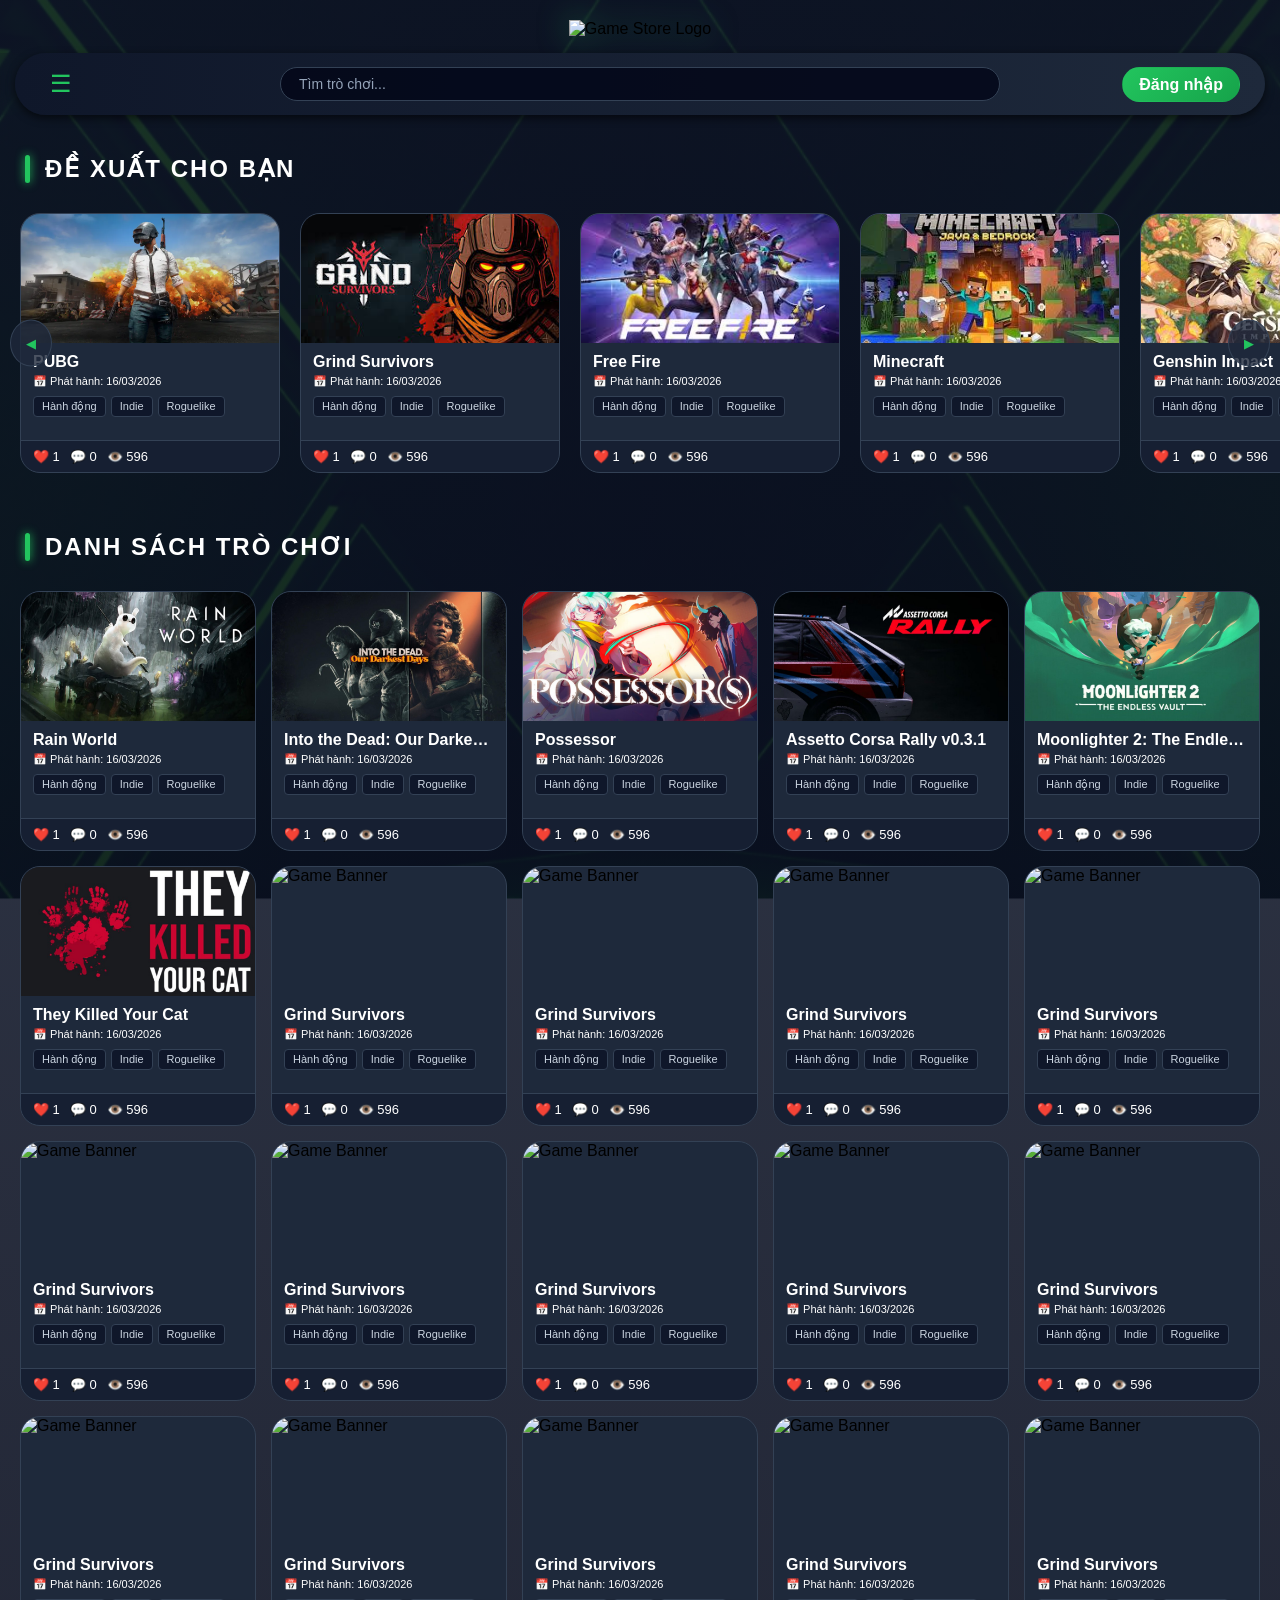
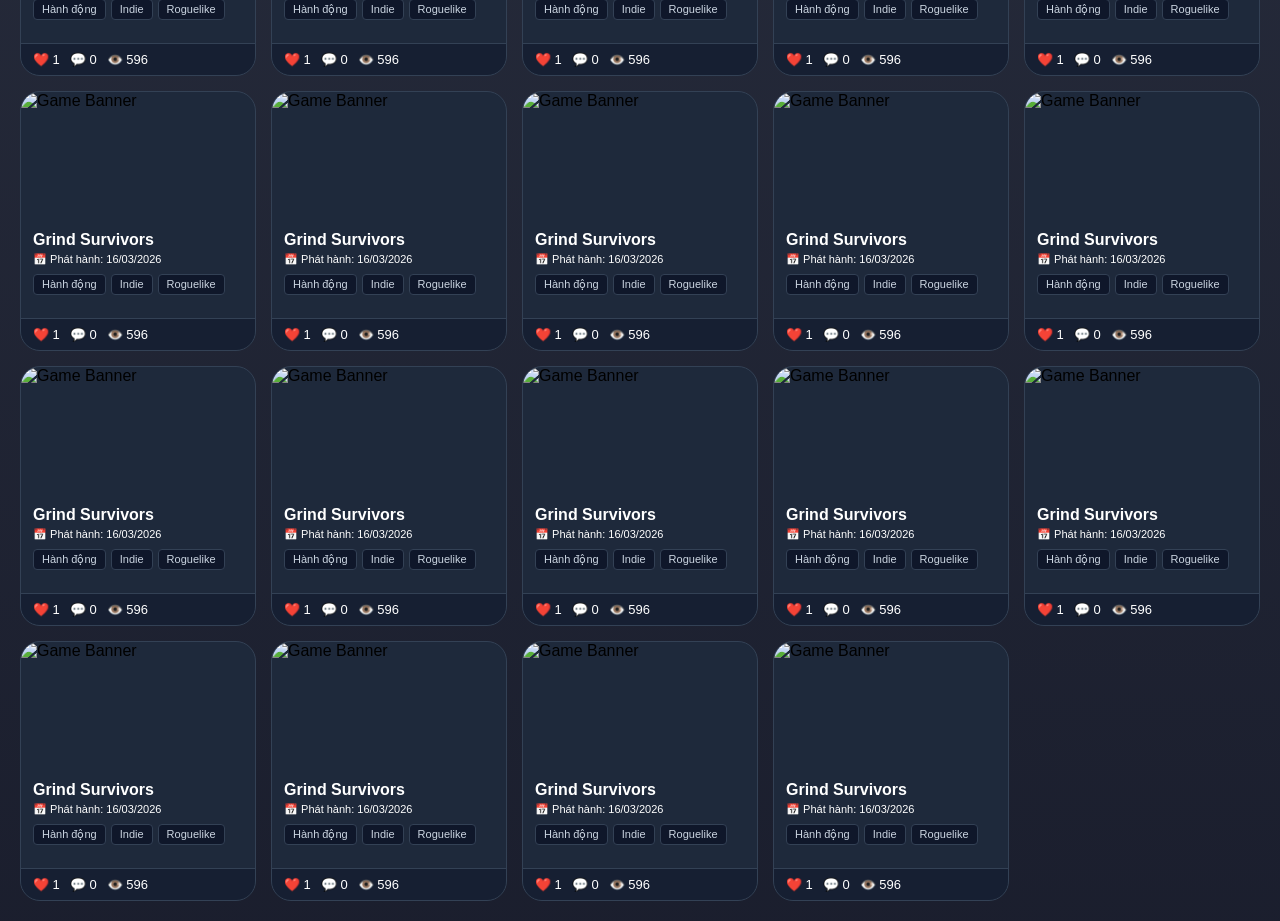
==== index.html @ fa2f3b8e "add web" ====
<!DOCTYPE html>
<html lang="en">

<head>
    <meta charset="UTF-8">
    <meta name="viewport" content="width=device-width, initial-scale=1.0">
    <title>Game Store</title>
    <link href="giaodien.css" rel="stylesheet">
    <link href="mobile.css" rel="stylesheet">
    <link href="avatar.css" rel="stylesheet">
    
    <style>
    </style>
</head>

<body>

    <!-- SIDEBAR -->
    <div class="sidebar" id="sidebar">
        <a href="#">🏠 Trang chủ</a>

        <div class="submenu">
            <a href="javascript:void(0)" class="submenu-btn" onclick="toggleSubmenu(event) ">🔥 Thể loại <span
                    style="float:right">▾</span></a>
            <div class="submenu-content" id="genreMenu">
                <a href="#">• Hành động</a>
                <a href="#">• Phiêu lưu</a>
                <a href="#">• Kinh dị</a>
                <a href="#">• Chiến thuật</a>
            </div>
        </div>

       
        <a href="#">💬 Hỗ trợ</a>
    </div>
    <div class="top-logo-section">
        <img src="URL_ANH_LOGO_CUA_BAN.png" alt="Game Store Logo" class="main-logo">
    </div>
    <header>
        <div class="giaodien0">
            <div class="left">
                <span class="menu-btn" onclick="toggleMenu(event)">☰</span>
            </div>

            <div class="center">
                <div class="search-box">
                    <input type="text" id="searchGame" placeholder="Tìm trò chơi...">
                </div>
            </div>

            <div class="right">
                <a href="javascript:void(0)" class="category login-btn" id="loginBtn" onclick="mockLogin()">Đăng
                    nhập</a>

                <div class="user-profile" id="userProfile" style="display: none;">
                    <img src="https://i.pravatar.cc/150?img=3" alt="User Avatar" class="user-avatar">
                    <div class="user-dropdown">
                        <a href="#">Trang cá nhân</a>
                        <a href="#">Lịch sử mua</a>
                        <a href="javascript:void(0)" onclick="mockLogout()" style="color: #ff4d4d;">Đăng xuất</a>
                    </div>
                </div>
            </div>
        </div>
    </header>

    <div class="tieude">ĐỀ XUẤT CHO BẠN</div>

    <div class="slider">
        <button class="nut trai">◀</button>

        <div class="gamelist">


            <div class="game-item">
                <a href="gfdg.html" class="game-card card-link">
                    <div class="card-header">
                        <img src="pubg.webp" alt="Game Banner">

                    </div>

                    <div class="card-body">
                        <h2 class="game-title">PUBG</h2>
                        <p class="release-date">📅 Phát hành: 16/03/2026</p>
                        <div class="tags" >
                            <span>Hành động</span>
                            <span>Indie</span>
                            <span>Roguelike</span>
                        </div>
                    </div>

                    <div class="card-footer">
                        <div class="metrics">
                            <span>❤️ 1</span>
                            <span>💬 0</span>
                            <span>👁️ 596</span>
                        </div>
                    </div>
                </a>
            </div>

            <div class="game-item">
                <a href="gfdg.html" class="game-card card-link">
                    <div class="card-header">
                        <img src="tải xuống.jpg" alt="Game Banner">

                    </div>

                    <div class="card-body">
                        <h2 class="game-title">Grind Survivors</h2>
                        <p class="release-date">📅 Phát hành: 16/03/2026</p>
                        <div class="tags">
                            <span>Hành động</span>
                            <span>Indie</span>
                            <span>Roguelike</span>
                        </div>
                    </div>

                    <div class="card-footer">
                        <div class="metrics">
                            <span>❤️ 1</span>
                            <span>💬 0</span>
                            <span>👁️ 596</span>
                        </div>
                    </div>
                </a>
            </div>
            <div class="game-item">
                <a href="gfdg.html" class="game-card card-link">
                    <div class="card-header">
                        <img src="freelua.jpg" alt="Game Banner">

                    </div>

                    <div class="card-body">
                        <h2 class="game-title">Free Fire</h2>
                        <p class="release-date">📅 Phát hành: 16/03/2026</p>
                        <div class="tags">
                            <span>Hành động</span>
                            <span>Indie</span>
                            <span>Roguelike</span>
                        </div>
                    </div>

                    <div class="card-footer">
                        <div class="metrics">
                            <span>❤️ 1</span>
                            <span>💬 0</span>
                            <span>👁️ 596</span>
                        </div>
                    </div>
                </a>
            </div>
            <div class="game-item">
                <a href="gfdg.html" class="game-card card-link">
                    <div class="card-header">
                        <img src="mine.jpg" alt="Game Banner">

                    </div>

                    <div class="card-body">
                        <h2 class="game-title">Minecraft</h2>
                        <p class="release-date">📅 Phát hành: 16/03/2026</p>
                        <div class="tags">
                            <span>Hành động</span>
                            <span>Indie</span>
                            <span>Roguelike</span>
                        </div>
                    </div>

                    <div class="card-footer">
                        <div class="metrics">
                            <span>❤️ 1</span>
                            <span>💬 0</span>
                            <span>👁️ 596</span>
                        </div>
                    </div>
                </a>
            </div>
            <div class="game-item">
                <a href="gfdg.html" class="game-card card-link">
                    <div class="card-header">
                        <img src="genshim.jpg" alt="Game Banner">

                    </div>

                    <div class="card-body">
                        <h2 class="game-title">Genshin Impact</h2>
                        <p class="release-date">📅 Phát hành: 16/03/2026</p>
                        <div class="tags">
                            <span>Hành động</span>
                            <span>Indie</span>
                            <span>Roguelike</span>
                        </div>
                    </div>

                    <div class="card-footer">
                        <div class="metrics">
                            <span>❤️ 1</span>
                            <span>💬 0</span>
                            <span>👁️ 596</span>
                        </div>
                    </div>
                </a>
            </div>
            <div class="game-item">
                <a href="gfdg.html" class="game-card card-link">
                    <div class="card-header">
                        <img src="everwind.jpg" alt="Game Banner">

                    </div>

                    <div class="card-body">
                        <h2 class="game-title">Everwind</h2>
                        <p class="release-date">📅 Phát hành: 16/03/2026</p>
                        <div class="tags">
                            <span>Hành động</span>
                            <span>Indie</span>
                            <span>Roguelike</span>
                        </div>
                    </div>

                    <div class="card-footer">
                        <div class="metrics">
                            <span>❤️ 1</span>
                            <span>💬 0</span>
                            <span>👁️ 596</span>
                        </div>
                    </div>
                </a>
            </div>
            <div class="game-item">
                <a href="gfdg.html" class="game-card card-link">
                    <div class="card-header">
                        <img src="sherman.jpg" alt="Game Banner">

                    </div>

                    <div class="card-body">
                        <h2 class="game-title">Sherman</h2>
                        <p class="release-date">📅 Phát hành: 16/03/2026</p>
                        <div class="tags">
                            <span>Hành động</span>
                            <span>Indie</span>
                            <span>Roguelike</span>
                        </div>
                    </div>

                    <div class="card-footer">
                        <div class="metrics">
                            <span>❤️ 1</span>
                            <span>💬 0</span>
                            <span>👁️ 596</span>
                        </div>
                    </div>
                </a>
            </div>

            <button class="nut phai">▶</button>
        </div>
    </div>
        <div class="tieude">DANH SÁCH TRÒ CHƠI</div>

        <div class="game-grid">
            <div class="game-item">
                <a href="gfdg.html" class="game-card card-link">
                    <div class="card-header">
                        <img src="rainworld.jpg" alt="Game Banner">

                    </div>

                    <div class="card-body">
                        <h2 class="game-title">Rain World</h2>
                        <p class="release-date">📅 Phát hành: 16/03/2026</p>
                        <div class="tags">
                            <span>Hành động</span>
                            <span>Indie</span>
                            <span>Roguelike</span>
                        </div>
                    </div>

                    <div class="card-footer">
                        <div class="metrics">
                            <span>❤️ 1</span>
                            <span>💬 0</span>
                            <span>👁️ 596</span>
                        </div>
                    </div>
                </a>
            </div>

            <div class="game-item">
                <a href="gfdg.html" class="game-card card-link">
                    <div class="card-header">
                        <img src="IntotheDeadOurDarkestDays.jpg" alt="Game Banner">

                    </div>

                    <div class="card-body">
                        <h2 class="game-title">Into the Dead: Our Darkest Day</h2>
                        <p class="release-date">📅 Phát hành: 16/03/2026</p>
                        <div class="tags">
                            <span>Hành động</span>
                            <span>Indie</span>
                            <span>Roguelike</span>
                        </div>
                    </div>

                    <div class="card-footer">
                        <div class="metrics">
                            <span>❤️ 1</span>
                            <span>💬 0</span>
                            <span>👁️ 596</span>
                        </div>
                    </div>
                </a>
            </div>
            <div class="game-item">
                <a href="gfdg.html" class="game-card card-link">
                    <div class="card-header">
                        <img src="possessor.jpg" alt="Game Banner">

                    </div>

                    <div class="card-body">
                        <h2 class="game-title">Possessor</h2>
                        <p class="release-date">📅 Phát hành: 16/03/2026</p>
                        <div class="tags">
                            <span>Hành động</span>
                            <span>Indie</span>
                            <span>Roguelike</span>
                        </div>
                    </div>

                    <div class="card-footer">
                        <div class="metrics">
                            <span>❤️ 1</span>
                            <span>💬 0</span>
                            <span>👁️ 596</span>
                        </div>
                    </div>
                </a>
            </div>
            <div class="game-item">
                <a href="gfdg.html" class="game-card card-link">
                    <div class="card-header">
                        <img src="car.jpg" alt="Game Banner">

                    </div>

                    <div class="card-body">
                        <h2 class="game-title">Assetto Corsa Rally v0.3.1</h2>
                        <p class="release-date">📅 Phát hành: 16/03/2026</p>
                        <div class="tags">
                            <span>Hành động</span>
                            <span>Indie</span>
                            <span>Roguelike</span>
                        </div>
                    </div>

                    <div class="card-footer">
                        <div class="metrics">
                            <span>❤️ 1</span>
                            <span>💬 0</span>
                            <span>👁️ 596</span>
                        </div>
                    </div>
                </a>
            </div>
            <div class="game-item">
                <a href="gfdg.html" class="game-card card-link">
                    <div class="card-header">
                        <img src="The Endless Vault.jpg" alt="Game Banner">

                    </div>

                    <div class="card-body">
                        <h2 class="game-title">Moonlighter 2: The Endless Vault</h2>
                        <p class="release-date">📅 Phát hành: 16/03/2026</p>
                        <div class="tags">
                            <span>Hành động</span>
                            <span>Indie</span>
                            <span>Roguelike</span>
                        </div>
                    </div>

                    <div class="card-footer">
                        <div class="metrics">
                            <span>❤️ 1</span>
                            <span>💬 0</span>
                            <span>👁️ 596</span>
                        </div>
                    </div>
                </a>
            </div>
            <div class="game-item">
                <a href="gfdg.html" class="game-card card-link">
                    <div class="card-header">
                        <img src="Theykill.jpg" alt="Game Banner">

                    </div>

                    <div class="card-body">
                        <h2 class="game-title">They Killed Your Cat</h2>
                        <p class="release-date">📅 Phát hành: 16/03/2026</p>
                        <div class="tags">
                            <span>Hành động</span>
                            <span>Indie</span>
                            <span>Roguelike</span>
                        </div>
                    </div>

                    <div class="card-footer">
                        <div class="metrics">
                            <span>❤️ 1</span>
                            <span>💬 0</span>
                            <span>👁️ 596</span>
                        </div>
                    </div>
                </a>
            </div>
            <div class="game-item">
                <a href="gfdg.html" class="game-card card-link">
                    <div class="card-header">
                        <img src="your-game-banner.jpg" alt="Game Banner">

                    </div>

                    <div class="card-body">
                        <h2 class="game-title">Grind Survivors</h2>
                        <p class="release-date">📅 Phát hành: 16/03/2026</p>
                        <div class="tags">
                            <span>Hành động</span>
                            <span>Indie</span>
                            <span>Roguelike</span>
                        </div>
                    </div>

                    <div class="card-footer">
                        <div class="metrics">
                            <span>❤️ 1</span>
                            <span>💬 0</span>
                            <span>👁️ 596</span>
                        </div>
                    </div>
                </a>
            </div>
            <div class="game-item">
                <a href="gfdg.html" class="game-card card-link">
                    <div class="card-header">
                        <img src="your-game-banner.jpg" alt="Game Banner">

                    </div>

                    <div class="card-body">
                        <h2 class="game-title">Grind Survivors</h2>
                        <p class="release-date">📅 Phát hành: 16/03/2026</p>
                        <div class="tags">
                            <span>Hành động</span>
                            <span>Indie</span>
                            <span>Roguelike</span>
                        </div>
                    </div>

                    <div class="card-footer">
                        <div class="metrics">
                            <span>❤️ 1</span>
                            <span>💬 0</span>
                            <span>👁️ 596</span>
                        </div>
                    </div>
                </a>
            </div>
            <div class="game-item">
                <a href="gfdg.html" class="game-card card-link">
                    <div class="card-header">
                        <img src="your-game-banner.jpg" alt="Game Banner">

                    </div>

                    <div class="card-body">
                        <h2 class="game-title">Grind Survivors</h2>
                        <p class="release-date">📅 Phát hành: 16/03/2026</p>
                        <div class="tags">
                            <span>Hành động</span>
                            <span>Indie</span>
                            <span>Roguelike</span>
                        </div>
                    </div>

                    <div class="card-footer">
                        <div class="metrics">
                            <span>❤️ 1</span>
                            <span>💬 0</span>
                            <span>👁️ 596</span>
                        </div>
                    </div>
                </a>
            </div>
            <div class="game-item">
                <a href="gfdg.html" class="game-card card-link">
                    <div class="card-header">
                        <img src="your-game-banner.jpg" alt="Game Banner">

                    </div>

                    <div class="card-body">
                        <h2 class="game-title">Grind Survivors</h2>
                        <p class="release-date">📅 Phát hành: 16/03/2026</p>
                        <div class="tags">
                            <span>Hành động</span>
                            <span>Indie</span>
                            <span>Roguelike</span>
                        </div>
                    </div>

                    <div class="card-footer">
                        <div class="metrics">
                            <span>❤️ 1</span>
                            <span>💬 0</span>
                            <span>👁️ 596</span>
                        </div>
                    </div>
                </a>
            </div>
            <div class="game-item">
                <a href="gfdg.html" class="game-card card-link">
                    <div class="card-header">
                        <img src="your-game-banner.jpg" alt="Game Banner">

                    </div>

                    <div class="card-body">
                        <h2 class="game-title">Grind Survivors</h2>
                        <p class="release-date">📅 Phát hành: 16/03/2026</p>
                        <div class="tags">
                            <span>Hành động</span>
                            <span>Indie</span>
                            <span>Roguelike</span>
                        </div>
                    </div>

                    <div class="card-footer">
                        <div class="metrics">
                            <span>❤️ 1</span>
                            <span>💬 0</span>
                            <span>👁️ 596</span>
                        </div>
                    </div>
                </a>
            </div>
            <div class="game-item">
                <a href="gfdg.html" class="game-card card-link">
                    <div class="card-header">
                        <img src="your-game-banner.jpg" alt="Game Banner">

                    </div>

                    <div class="card-body">
                        <h2 class="game-title">Grind Survivors</h2>
                        <p class="release-date">📅 Phát hành: 16/03/2026</p>
                        <div class="tags">
                            <span>Hành động</span>
                            <span>Indie</span>
                            <span>Roguelike</span>
                        </div>
                    </div>

                    <div class="card-footer">
                        <div class="metrics">
                            <span>❤️ 1</span>
                            <span>💬 0</span>
                            <span>👁️ 596</span>
                        </div>
                    </div>
                </a>
            </div>
            <div class="game-item">
                <a href="gfdg.html" class="game-card card-link">
                    <div class="card-header">
                        <img src="your-game-banner.jpg" alt="Game Banner">

                    </div>

                    <div class="card-body">
                        <h2 class="game-title">Grind Survivors</h2>
                        <p class="release-date">📅 Phát hành: 16/03/2026</p>
                        <div class="tags">
                            <span>Hành động</span>
                            <span>Indie</span>
                            <span>Roguelike</span>
                        </div>
                    </div>

                    <div class="card-footer">
                        <div class="metrics">
                            <span>❤️ 1</span>
                            <span>💬 0</span>
                            <span>👁️ 596</span>
                        </div>
                    </div>
                </a>
            </div>
            <div class="game-item">
                <a href="gfdg.html" class="game-card card-link">
                    <div class="card-header">
                        <img src="your-game-banner.jpg" alt="Game Banner">

                    </div>

                    <div class="card-body">
                        <h2 class="game-title">Grind Survivors</h2>
                        <p class="release-date">📅 Phát hành: 16/03/2026</p>
                        <div class="tags">
                            <span>Hành động</span>
                            <span>Indie</span>
                            <span>Roguelike</span>
                        </div>
                    </div>

                    <div class="card-footer">
                        <div class="metrics">
                            <span>❤️ 1</span>
                            <span>💬 0</span>
                            <span>👁️ 596</span>
                        </div>
                    </div>
                </a>
            </div>
            <div class="game-item">
                <a href="gfdg.html" class="game-card card-link">
                    <div class="card-header">
                        <img src="your-game-banner.jpg" alt="Game Banner">

                    </div>

                    <div class="card-body">
                        <h2 class="game-title">Grind Survivors</h2>
                        <p class="release-date">📅 Phát hành: 16/03/2026</p>
                        <div class="tags">
                            <span>Hành động</span>
                            <span>Indie</span>
                            <span>Roguelike</span>
                        </div>
                    </div>

                    <div class="card-footer">
                        <div class="metrics">
                            <span>❤️ 1</span>
                            <span>💬 0</span>
                            <span>👁️ 596</span>
                        </div>
                    </div>
                </a>
            </div>
            <div class="game-item">
                <a href="gfdg.html" class="game-card card-link">
                    <div class="card-header">
                        <img src="your-game-banner.jpg" alt="Game Banner">

                    </div>

                    <div class="card-body">
                        <h2 class="game-title">Grind Survivors</h2>
                        <p class="release-date">📅 Phát hành: 16/03/2026</p>
                        <div class="tags">
                            <span>Hành động</span>
                            <span>Indie</span>
                            <span>Roguelike</span>
                        </div>
                    </div>

                    <div class="card-footer">
                        <div class="metrics">
                            <span>❤️ 1</span>
                            <span>💬 0</span>
                            <span>👁️ 596</span>
                        </div>
                    </div>
                </a>
            </div>
            <div class="game-item">
                <a href="gfdg.html" class="game-card card-link">
                    <div class="card-header">
                        <img src="your-game-banner.jpg" alt="Game Banner">

                    </div>

                    <div class="card-body">
                        <h2 class="game-title">Grind Survivors</h2>
                        <p class="release-date">📅 Phát hành: 16/03/2026</p>
                        <div class="tags">
                            <span>Hành động</span>
                            <span>Indie</span>
                            <span>Roguelike</span>
                        </div>
                    </div>

                    <div class="card-footer">
                        <div class="metrics">
                            <span>❤️ 1</span>
                            <span>💬 0</span>
                            <span>👁️ 596</span>
                        </div>
                    </div>
                </a>
            </div>
            <div class="game-item">
                <a href="gfdg.html" class="game-card card-link">
                    <div class="card-header">
                        <img src="your-game-banner.jpg" alt="Game Banner">

                    </div>

                    <div class="card-body">
                        <h2 class="game-title">Grind Survivors</h2>
                        <p class="release-date">📅 Phát hành: 16/03/2026</p>
                        <div class="tags">
                            <span>Hành động</span>
                            <span>Indie</span>
                            <span>Roguelike</span>
                        </div>
                    </div>

                    <div class="card-footer">
                        <div class="metrics">
                            <span>❤️ 1</span>
                            <span>💬 0</span>
                            <span>👁️ 596</span>
                        </div>
                    </div>
                </a>
            </div>
            <div class="game-item">
                <a href="gfdg.html" class="game-card card-link">
                    <div class="card-header">
                        <img src="your-game-banner.jpg" alt="Game Banner">

                    </div>

                    <div class="card-body">
                        <h2 class="game-title">Grind Survivors</h2>
                        <p class="release-date">📅 Phát hành: 16/03/2026</p>
                        <div class="tags">
                            <span>Hành động</span>
                            <span>Indie</span>
                            <span>Roguelike</span>
                        </div>
                    </div>

                    <div class="card-footer">
                        <div class="metrics">
                            <span>❤️ 1</span>
                            <span>💬 0</span>
                            <span>👁️ 596</span>
                        </div>
                    </div>
                </a>
            </div>
            <div class="game-item">
                <a href="gfdg.html" class="game-card card-link">
                    <div class="card-header">
                        <img src="your-game-banner.jpg" alt="Game Banner">

                    </div>

                    <div class="card-body">
                        <h2 class="game-title">Grind Survivors</h2>
                        <p class="release-date">📅 Phát hành: 16/03/2026</p>
                        <div class="tags">
                            <span>Hành động</span>
                            <span>Indie</span>
                            <span>Roguelike</span>
                        </div>
                    </div>

                    <div class="card-footer">
                        <div class="metrics">
                            <span>❤️ 1</span>
                            <span>💬 0</span>
                            <span>👁️ 596</span>
                        </div>
                    </div>
                </a>
            </div>
            <div class="game-item">
                <a href="gfdg.html" class="game-card card-link">
                    <div class="card-header">
                        <img src="your-game-banner.jpg" alt="Game Banner">

                    </div>

                    <div class="card-body">
                        <h2 class="game-title">Grind Survivors</h2>
                        <p class="release-date">📅 Phát hành: 16/03/2026</p>
                        <div class="tags">
                            <span>Hành động</span>
                            <span>Indie</span>
                            <span>Roguelike</span>
                        </div>
                    </div>

                    <div class="card-footer">
                        <div class="metrics">
                            <span>❤️ 1</span>
                            <span>💬 0</span>
                            <span>👁️ 596</span>
                        </div>
                    </div>
                </a>
            </div>
            <div class="game-item">
                <a href="gfdg.html" class="game-card card-link">
                    <div class="card-header">
                        <img src="your-game-banner.jpg" alt="Game Banner">

                    </div>

                    <div class="card-body">
                        <h2 class="game-title">Grind Survivors</h2>
                        <p class="release-date">📅 Phát hành: 16/03/2026</p>
                        <div class="tags">
                            <span>Hành động</span>
                            <span>Indie</span>
                            <span>Roguelike</span>
                        </div>
                    </div>

                    <div class="card-footer">
                        <div class="metrics">
                            <span>❤️ 1</span>
                            <span>💬 0</span>
                            <span>👁️ 596</span>
                        </div>
                    </div>
                </a>
            </div>
            <div class="game-item">
                <a href="gfdg.html" class="game-card card-link">
                    <div class="card-header">
                        <img src="your-game-banner.jpg" alt="Game Banner">

                    </div>

                    <div class="card-body">
                        <h2 class="game-title">Grind Survivors</h2>
                        <p class="release-date">📅 Phát hành: 16/03/2026</p>
                        <div class="tags">
                            <span>Hành động</span>
                            <span>Indie</span>
                            <span>Roguelike</span>
                        </div>
                    </div>

                    <div class="card-footer">
                        <div class="metrics">
                            <span>❤️ 1</span>
                            <span>💬 0</span>
                            <span>👁️ 596</span>
                        </div>
                    </div>
                </a>
            </div>
            <div class="game-item">
                <a href="gfdg.html" class="game-card card-link">
                    <div class="card-header">
                        <img src="your-game-banner.jpg" alt="Game Banner">

                    </div>

                    <div class="card-body">
                        <h2 class="game-title">Grind Survivors</h2>
                        <p class="release-date">📅 Phát hành: 16/03/2026</p>
                        <div class="tags">
                            <span>Hành động</span>
                            <span>Indie</span>
                            <span>Roguelike</span>
                        </div>
                    </div>

                    <div class="card-footer">
                        <div class="metrics">
                            <span>❤️ 1</span>
                            <span>💬 0</span>
                            <span>👁️ 596</span>
                        </div>
                    </div>
                </a>
            </div>
            <div class="game-item">
                <a href="gfdg.html" class="game-card card-link">
                    <div class="card-header">
                        <img src="your-game-banner.jpg" alt="Game Banner">

                    </div>

                    <div class="card-body">
                        <h2 class="game-title">Grind Survivors</h2>
                        <p class="release-date">📅 Phát hành: 16/03/2026</p>
                        <div class="tags">
                            <span>Hành động</span>
                            <span>Indie</span>
                            <span>Roguelike</span>
                        </div>
                    </div>

                    <div class="card-footer">
                        <div class="metrics">
                            <span>❤️ 1</span>
                            <span>💬 0</span>
                            <span>👁️ 596</span>
                        </div>
                    </div>
                </a>
            </div>
            <div class="game-item">
                <a href="gfdg.html" class="game-card card-link">
                    <div class="card-header">
                        <img src="your-game-banner.jpg" alt="Game Banner">

                    </div>

                    <div class="card-body">
                        <h2 class="game-title">Grind Survivors</h2>
                        <p class="release-date">📅 Phát hành: 16/03/2026</p>
                        <div class="tags">
                            <span>Hành động</span>
                            <span>Indie</span>
                            <span>Roguelike</span>
                        </div>
                    </div>

                    <div class="card-footer">
                        <div class="metrics">
                            <span>❤️ 1</span>
                            <span>💬 0</span>
                            <span>👁️ 596</span>
                        </div>
                    </div>
                </a>
            </div>
            <div class="game-item">
                <a href="gfdg.html" class="game-card card-link">
                    <div class="card-header">
                        <img src="your-game-banner.jpg" alt="Game Banner">

                    </div>

                    <div class="card-body">
                        <h2 class="game-title">Grind Survivors</h2>
                        <p class="release-date">📅 Phát hành: 16/03/2026</p>
                        <div class="tags">
                            <span>Hành động</span>
                            <span>Indie</span>
                            <span>Roguelike</span>
                        </div>
                    </div>

                    <div class="card-footer">
                        <div class="metrics">
                            <span>❤️ 1</span>
                            <span>💬 0</span>
                            <span>👁️ 596</span>
                        </div>
                    </div>
                </a>
            </div>
            <div class="game-item">
                <a href="gfdg.html" class="game-card card-link">
                    <div class="card-header">
                        <img src="your-game-banner.jpg" alt="Game Banner">

                    </div>

                    <div class="card-body">
                        <h2 class="game-title">Grind Survivors</h2>
                        <p class="release-date">📅 Phát hành: 16/03/2026</p>
                        <div class="tags">
                            <span>Hành động</span>
                            <span>Indie</span>
                            <span>Roguelike</span>
                        </div>
                    </div>

                    <div class="card-footer">
                        <div class="metrics">
                            <span>❤️ 1</span>
                            <span>💬 0</span>
                            <span>👁️ 596</span>
                        </div>
                    </div>
                </a>
            </div>
            <div class="game-item">
                <a href="gfdg.html" class="game-card card-link">
                    <div class="card-header">
                        <img src="your-game-banner.jpg" alt="Game Banner">

                    </div>

                    <div class="card-body">
                        <h2 class="game-title">Grind Survivors</h2>
                        <p class="release-date">📅 Phát hành: 16/03/2026</p>
                        <div class="tags">
                            <span>Hành động</span>
                            <span>Indie</span>
                            <span>Roguelike</span>
                        </div>
                    </div>

                    <div class="card-footer">
                        <div class="metrics">
                            <span>❤️ 1</span>
                            <span>💬 0</span>
                            <span>👁️ 596</span>
                        </div>
                    </div>
                </a>
            </div>
            <div class="game-item">
                <a href="gfdg.html" class="game-card card-link">
                    <div class="card-header">
                        <img src="your-game-banner.jpg" alt="Game Banner">

                    </div>

                    <div class="card-body">
                        <h2 class="game-title">Grind Survivors</h2>
                        <p class="release-date">📅 Phát hành: 16/03/2026</p>
                        <div class="tags">
                            <span>Hành động</span>
                            <span>Indie</span>
                            <span>Roguelike</span>
                        </div>
                    </div>

                    <div class="card-footer">
                        <div class="metrics">
                            <span>❤️ 1</span>
                            <span>💬 0</span>
                            <span>👁️ 596</span>
                        </div>
                    </div>
                </a>
            </div>
            <div class="game-item">
                <a href="gfdg.html" class="game-card card-link">
                    <div class="card-header">
                        <img src="your-game-banner.jpg" alt="Game Banner">

                    </div>

                    <div class="card-body">
                        <h2 class="game-title">Grind Survivors</h2>
                        <p class="release-date">📅 Phát hành: 16/03/2026</p>
                        <div class="tags">
                            <span>Hành động</span>
                            <span>Indie</span>
                            <span>Roguelike</span>
                        </div>
                    </div>

                    <div class="card-footer">
                        <div class="metrics">
                            <span>❤️ 1</span>
                            <span>💬 0</span>
                            <span>👁️ 596</span>
                        </div>
                    </div>
                </a>
            </div>
            <div class="game-item">
                <a href="gfdg.html" class="game-card card-link">
                    <div class="card-header">
                        <img src="your-game-banner.jpg" alt="Game Banner">

                    </div>

                    <div class="card-body">
                        <h2 class="game-title">Grind Survivors</h2>
                        <p class="release-date">📅 Phát hành: 16/03/2026</p>
                        <div class="tags">
                            <span>Hành động</span>
                            <span>Indie</span>
                            <span>Roguelike</span>
                        </div>
                    </div>

                    <div class="card-footer">
                        <div class="metrics">
                            <span>❤️ 1</span>
                            <span>💬 0</span>
                            <span>👁️ 596</span>
                        </div>
                    </div>
                </a>
            </div>
            <div class="game-item">
                <a href="gfdg.html" class="game-card card-link">
                    <div class="card-header">
                        <img src="your-game-banner.jpg" alt="Game Banner">

                    </div>

                    <div class="card-body">
                        <h2 class="game-title">Grind Survivors</h2>
                        <p class="release-date">📅 Phát hành: 16/03/2026</p>
                        <div class="tags">
                            <span>Hành động</span>
                            <span>Indie</span>
                            <span>Roguelike</span>
                        </div>
                    </div>

                    <div class="card-footer">
                        <div class="metrics">
                            <span>❤️ 1</span>
                            <span>💬 0</span>
                            <span>👁️ 596</span>
                        </div>
                    </div>
                </a>
            </div>
            <div class="game-item">
                <a href="gfdg.html" class="game-card card-link">
                    <div class="card-header">
                        <img src="your-game-banner.jpg" alt="Game Banner">

                    </div>

                    <div class="card-body">
                        <h2 class="game-title">Grind Survivors</h2>
                        <p class="release-date">📅 Phát hành: 16/03/2026</p>
                        <div class="tags">
                            <span>Hành động</span>
                            <span>Indie</span>
                            <span>Roguelike</span>
                        </div>
                    </div>

                    <div class="card-footer">
                        <div class="metrics">
                            <span>❤️ 1</span>
                            <span>💬 0</span>
                            <span>👁️ 596</span>
                        </div>
                    </div>
                </a>
            </div>

        </div>
    
    <script>
        /* 1. KHAI BÁO BIẾN DÙNG CHUNG */
        const sidebar = document.getElementById("sidebar");
        const categoryBtn = document.querySelector(".category");
        const categoryMenu = document.querySelector(".category-content");
        const searchInput = document.getElementById("searchGame");

        /* 2. QUẢN LÝ MENU (SIDEBAR & CATEGORY) */
        function toggleMenu(e) {
            e.stopPropagation();
            sidebar.classList.toggle("show");
        }

        function toggleSubmenu(e) {
            e.stopPropagation();
            const menuContent = document.getElementById("genreMenu");
            menuContent.classList.toggle("open");

            const btn = e.currentTarget;
            if (menuContent.classList.contains("open")) {
                btn.innerHTML = '🔥 Thể loại <span style="float:right">▴</span>';
            } else {
                btn.innerHTML = '🔥 Thể loại <span style="float:right">▾</span>';
            }
        }

        // Đóng menu khi click ra ngoài
        document.addEventListener("click", function (e) {
            // Đóng sidebar
            if (sidebar && !sidebar.contains(e.target) && !e.target.classList.contains("menu-btn")) {
                sidebar.classList.remove("show");
            }
            // Đóng category menu
            if (categoryMenu) {
                categoryMenu.classList.remove("show");
            }
        });

        if (categoryBtn) {
            categoryBtn.onclick = (e) => {
                e.stopPropagation();
                categoryMenu.classList.toggle("show");
            }
        }


        /* 4. XỬ LÝ TRƯỢT DANH SÁCH GAME (SLIDER) */
        const sliders = document.querySelectorAll('.gamelist');

        sliders.forEach(slider => {
            let isDown = false;
            let startX;
            let scrollLeft;
            let isDragging = false;

            slider.addEventListener('mousedown', (e) => {
                isDown = true;
                isDragging = false;
                startX = e.pageX - slider.offsetLeft;
                scrollLeft = slider.scrollLeft;
            });

            slider.addEventListener('mouseleave', () => isDown = false);
            slider.addEventListener('mouseup', () => isDown = false);

            slider.addEventListener('mousemove', (e) => {
                if (!isDown) return;
                const x = e.pageX - slider.offsetLeft;
                const walk = (x - startX) * 2;
                if (Math.abs(x - startX) > 5) isDragging = true;
                e.preventDefault();
                slider.scrollLeft = scrollLeft - walk;
            });

            // Chặn link khi đang kéo
            const allLinks = slider.querySelectorAll('.motagame, .card-link');
            allLinks.forEach(link => {
                link.addEventListener('click', (e) => {
                    if (isDragging) e.preventDefault();
                });
            });
        });

        /* 5. NÚT ĐIỀU HƯỚNG SLIDER (CUỘN 5 GAME) */
        document.querySelectorAll('.slider').forEach(sliderContainer => {
            const list = sliderContainer.querySelector('.gamelist');
            const btnTrai = sliderContainer.querySelector('.trai');
            const btnPhai = sliderContainer.querySelector('.phai');

            const scrollNext = (direction) => {
                const games = list.querySelectorAll('.motagame, .game-card');
                if (games.length === 0) return;
                const gameWidth = games[0].offsetWidth + 20;
                const totalScroll = gameWidth * 5;

                list.scrollBy({
                    left: direction === 'next' ? totalScroll : -totalScroll,
                    behavior: 'smooth'
                });
            };

            if (btnPhai) btnPhai.onclick = () => scrollNext('next');
            if (btnTrai) btnTrai.onclick = () => scrollNext('back');
        });

        /* 6. TÌM KIẾM GAME */
        if (searchInput) {
            // Nhấn Enter để tìm
            searchInput.addEventListener("keypress", function (event) {
                if (event.key === "Enter") {
                    event.preventDefault();
                    let keyword = this.value.trim();
                    if (keyword !== "") alert("Đang tìm kiếm game: " + keyword);
                }
            });

            // Tìm kiếm trực tiếp (Filter)
            searchInput.addEventListener("input", function () {
                let keyword = this.value.toLowerCase();
                // Chọn tất cả các khối chứa game (cả motagame và game-card)
                let allGames = document.querySelectorAll(".game-item");

                allGames.forEach(game => {
                    // Tìm tên game trong h2 hoặc h3
                    let titleElement = game.querySelector("h2, h3");
                    if (titleElement) {
                        let title = titleElement.innerText.toLowerCase();
                        game.style.display = title.includes(keyword) ? "block" : "none";
                    }
                });
            });
        }

        /* 7. QUẢN LÝ ĐĂNG NHẬP */
        function mockLogin() {
            const loginBtn = document.getElementById("loginBtn");
            const userProfile = document.getElementById("userProfile");
            if (loginBtn) loginBtn.style.display = "none";
            if (userProfile) userProfile.style.display = "flex";
            localStorage.setItem("isLoggedIn", "true");
        }

        function mockLogout() {
            const loginBtn = document.getElementById("loginBtn");
            const userProfile = document.getElementById("userProfile");
            if (loginBtn) loginBtn.style.display = "block";
            if (userProfile) userProfile.style.display = "none";
            localStorage.removeItem("isLoggedIn");
        }

        // Kiểm tra trạng thái khi tải trang
        window.addEventListener('load', () => {
            if (localStorage.getItem("isLoggedIn") === "true") {
                mockLogin();
            }
        });
    </script>

</body>

</html>
---- giaodien.css ----
* {
            margin: 0;
            padding: 0;
            box-sizing: border-box;
        }

        body {
            font-family: Arial; background:
                linear-gradient(rgba(15, 23, 42, 0.85), rgba(2, 6, 23, 0.9)),
                url('nen_giao_dien.png') no-repeat center center fixed;
            background-size: cover;
        }

        /* HEADER */
        header {
            position: sticky;
            top: 0;
            z-index: 100;
            backdrop-filter: blur(10px);
        }

        .giaodien0 {
            background: linear-gradient(90deg, #0f172a, #1e293b);
            display: flex;
            align-items: center;
            padding: 12px 25px;
            box-shadow: 0 3px 8px rgba(0, 0, 0, 0.6);
            border-radius: 50px;
            margin: 10px;
        }

        /* LEFT */
        .left {
            display: flex;
            align-items: center;
            gap: 30px;
            flex: 1;
        }

        /* MENU BUTTON */
        .menu-btn {
            font-size: 22px;
            color: #22c55e;
            cursor: pointer;
            display: block;
        }

        /* CENTER */
        .center {
            flex: 3;
            display: flex;
            justify-content: center;
        }

        .search-box {
            display: flex;
            align-items: center;
            background: rgba(2, 6, 23, 0.8);
            border: 1px solid #334155;
            border-radius: 40px;
            padding: 8px 18px;
            width: 100%;
            transition: all 0.3s ease;
            /* Thêm transition để hiệu ứng mượt hơn */
            cursor: text;
        }

        /* Hiệu ứng khi di chuột vào (Hover) HOẶC khi đang gõ chữ (Focus-within) */
        .search-box:hover,
        .search-box:focus-within {
            border-color: #22c55e;
            /* Đổi viền sang màu xanh */
            box-shadow: 0 0 15px rgba(34, 197, 94, 0.4);
            /* Đổ bóng phát sáng nhẹ */
            background: rgba(15, 23, 42, 0.9);
            /* Làm nền tối hơn một chút để nổi bật */
        }

        .search-box input {
            background: transparent;
            border: none;
            outline: none;
            color: #f8fafc;
            /* Màu chữ khi đang gõ (trắng sáng) */
            flex: 1;
            font-size: 14px;
        }

        .search-box input::placeholder {
            color: #94a3b8;
            /* Màu xám xanh nhẹ, nhìn sang hơn màu xám đục mặc định */
            transition: color 0.3s ease;
        }

        /* Khi trỏ vào khung thì chữ placeholder cũng sáng lên */
        .search-box:hover input::placeholder {
            color: #cbd5e1;
            /* Sáng gần như trắng */
        }

        /* RIGHT */
        .right {
            display: flex;
            align-items: center;
            flex: 1;
            justify-content: flex-end;
            position: relative;
        }

        /* CATEGORY */
        .category {
            background: linear-gradient(135deg, #22c55e, #16a34a);
            padding: 7px 16px;
            border-radius: 20px;
            border: none;
            cursor: pointer;
        }

        .category-content {
            position: absolute;
            top: 60px;
            right: 0;
            background: #fff;
            border-radius: 10px;
            max-height: 0;
            overflow: hidden;
            transition: 0.3s;
        }

        .category-content.show {
            max-height: 200px;
        }

        .category-content a {
            display: block;
            padding: 10px;
            text-decoration: none;
            color: black;
        }

        /* SIDEBAR */
        .sidebar {
            position: fixed;
            top: 0;
            left: -250px;
            width: 250px;
            height: 100%;
            background: #020617;
            padding: 20px;
            transition: 0.3s;
            z-index: 200;
        }

        .sidebar a {
            display: block;
            color: white;
            padding: 12px;
            text-decoration: none;
            border-radius: 10px;
        }

        .sidebar a:hover {
            background: #1e293b;
        }

        .sidebar.show {
            left: 0;
        }

        /* TITLE */
        .tieude {
            color: white;
            margin: 40px 20px 10px 25px;
            font-size: 24px;
            font-weight: bold;
            text-transform: uppercase;
            /* Chữ in hoa toàn bộ */
            letter-spacing: 2px;
            /* Khoảng cách các chữ rộng ra */
            display: flex;
            align-items: center;
            gap: 15px;
        }

        .tieude::before {
            content: "";
            width: 5px;
            height: 28px;
            background: #22c55e;
            /* Màu xanh lá đồng bộ với nút của bạn */
            box-shadow: 0 0 10px #22c55e;
            /* Hiệu ứng phát sáng */
            border-radius: 10px;
        }

        /* SLIDER */
        .slider {
            position: relative;
        }

        .gamelist {
            display: flex;
            gap: 20px;
            overflow-x: auto;
            padding: 20px;
            -webkit-overflow-scrolling: touch;
        }

        .gamelist::-webkit-scrollbar {
            display: none;
        }

        .nut {
            position: absolute;
            top: 50%;
            transform: translateY(-50%);
            background: rgba(30, 41, 59, 0.8);
            /* Màu tối trong suốt */
            color: #22c55e;
            /* Màu xanh lá cho đồng bộ */
            border: 1px solid #334155;
            padding: 15px;
            border-radius: 50%;
            cursor: pointer;
            z-index: 10;
            /* Đảm bảo nút nằm trên cùng */
            transition: 0.3s;
        }

        .nut:hover {
            background: #22c55e;
            color: white;
            box-shadow: 0 0 15px rgba(34, 197, 94, 0.5);
        }

        /* Ẩn nút trên điện thoại vì mobile dùng tay vuốt sẽ tiện hơn */
        @media(max-width:768px) {
            .nut {
                display: none;
            }
        }
        

        .trai {
            left: 10px;
        }

        .phai {
            right: 10px;
        }

        /* GAME */
        .game {
            min-width: 120px;
            text-align: center;
        }

        .game img {
            width: 80px;
            border-radius: 20px;
        }

        /* FEATURE */
        .motagame {
            min-width: 260px;
            height: 260px;
            background: #111;
            border-radius: 20px;
            position: relative;
            overflow: hidden;
        }

        .img-left-top {
            width: 100%;
            height: 60%;
            object-fit: cover;
        }

        .img-left {
            width: 60px;
            position: absolute;
            bottom: 10px;
            left: 10px;
        }

        .motagame h3 {
            position: absolute;
            bottom: 50px;
            left: 80px;
            color: white;
        }

        .motagame h4 {
            position: absolute;
            bottom: 30px;
            left: 80px;
            color: white;
        }

/* MOBILE TWEAKS - BẢN TỐI ƯU NHẤT */
@media(max-width:768px) {
    /* 1. Khung card: Tự giãn chiều cao theo nội dung */
    .game-card, .motagame {
        min-width: 160px !important;
        height: auto !important; 
        min-height: 220px !important;
        display: flex !important;
        flex-direction: column !important;
        justify-content: flex-end !important; /* Dồn mọi thứ xuống đáy */
        padding-bottom: 15px !important;
    }

    /* 2. Ảnh game: Đẩy nội dung bên dưới xuống */
    .card-header {
        height: 120px !important;
        margin-bottom: auto !important;
    }

    /* 3. ẨN CÁC THÀNH PHẦN KHÔNG CẦN THIẾT */
    .release-date,        /* Ẩn ngày phát hành */
    .metrics,             /* Ẩn Tim, Bình luận, Mắt xem */
    .stars,               /* Ẩn Sao (nếu bạn muốn bỏ cả sao) */
    .card-footer {        /* Ẩn luôn thanh gạch ngang chân trang */
        display: none !important;
    }

    /* 4. Tên game: Kéo sát xuống đáy */
    .game-title {
        font-size: 14px !important;
        margin: 5px 10px !important;
        line-height: 1.2 !important;
        color: #fff;
    }

    /* 5. Thể loại (Tags): Nằm ngay dưới tên game, trên 1 hàng */
    .tags {
        display: flex !important;
        flex-wrap: nowrap !important; /* Ép nằm trên 1 hàng */
        overflow-x: auto !important;  /* Nếu dài quá thì vuốt ngang */
        gap: 5px !important;
        padding: 0 10px !important;
        margin-top: 5px !important;
        scrollbar-width: none;
    }

    .tags::-webkit-scrollbar {
        display: none;
    }

    .tags span {
        white-space: nowrap !important;
        font-size: 10px !important;
        padding: 3px 8px !important;
        background: rgba(255, 255, 255, 0.1) !important;
        border-radius: 4px;
        flex-shrink: 0;
    }
}

        /* Thiết lập cho Menu con */
        .submenu-content {
            max-height: 0;
            /* Mặc định ẩn bằng cách ép chiều cao về 0 */
            overflow: hidden;
            /* Giấu các phần thừa */
            transition: max-height 0.4s ease-out;
            /* Tạo hiệu ứng trượt mượt mà */
            background: #0f172a;
            /* Màu nền hơi khác để phân biệt */
            border-radius: 10px;
            margin-left: 10px;
        }

        /* Khi có class .open thì mới hiện ra */
        .submenu-content.open {
            max-height: 200px;
            /* Chiều cao đủ để chứa các mục con */
        }

        .submenu-content a {
            font-size: 14px;
            padding: 8px 20px !important;
            /* Thụt lề vào trong */
            color: white !important;
        }

        /* Khối chứa Logo */
        .top-logo-section {
            display: flex;
            justify-content: center;
            /* Căn giữa logo */
            padding: 20px 0 10px 0;
            /* Khoảng cách trên và dưới logo */
            background: transparent;
            /* Hoặc màu nền nếu bạn muốn */
        }

        /* Hình ảnh Logo */
        .main-logo {
            max-width: 300px;
            /* Độ rộng tối đa của logo - bạn chỉnh to nhỏ ở đây */
            height: auto;
            filter: drop-shadow(0 0 15px rgba(34, 185, 94, 0.5));
            /* Hiệu ứng đổ bóng phát sáng cho logo */
            transition: transform 0.3s ease;
        }

        .main-logo:hover {
            transform: scale(1.05);
            /* Di chuột vào logo phóng to nhẹ */
        }

        /* Điều chỉnh Header để nó không dính quá sát vào Logo */
        header {
            position: sticky;
            top: 0;
            z-index: 100;
            margin-top: 5px;
            /* Tạo một khoảng cách nhỏ với phần logo trên */
        }

        /* Reset lại margin của giaodien0 để đẹp hơn */
        .giaodien0 {
            margin: 0 15px 10px 15px;
        }
---- mobile.css ----
/* Mobile: Thu nhỏ logo lại để không chiếm hết màn hình */
        @media(max-width:768px) {
            .main-logo {
                max-width: 180px;
            }

            .top-logo-section {
                padding: 15px 0 5px 0;
            }
        }

        /* Thêm hiệu ứng con trỏ cho danh sách game */
        .gamelist {
            cursor: default;
            /* Hình bàn tay mở */
            user-select: none;
            /* Ngăn việc bôi đen chữ/hình khi đang kéo */
            -webkit-overflow-scrolling: touch;
            /* Ngăn trình duyệt kéo ảnh ra ngoài */
            overflow-x: auto;
        }


        /* Đảm bảo ảnh bên trong không bị kéo ra ngoài (gây lỗi drag) */
        .gamelist img,
        .gamelist video {
            pointer-events: auto;
            -webkit-user-drag: none;
            user-drag: none;
        }

        .motagame {
            text-decoration: none;
            /* Bỏ gạch chân */
            color: white;
            /* Giữ màu chữ trắng */
            display: block;
            /* Để thẻ <a> bao trùm toàn bộ khối */
        }

        /* Đảm bảo hình ảnh không bị trình duyệt tự ý kéo ra ngoài khi đang click */
        .motagame img {
            -webkit-user-drag: none;
            user-drag: none;
        }

        .login-btn {
            text-decoration: none;
            /* Bỏ gạch chân */
            color: white;
            font-weight: bold;
            transition: all 0.3s ease;
            /* Hiệu ứng mượt mà */
            border: 1px solid transparent;
            /* Tránh bị nhảy khung khi hiện border */
        }

        .login-btn:hover {
            background: #22c55e;
            box-shadow: 0 0 15px #22c55e;
            /* Phát sáng giống thanh dọc */
            transform: translateY(-2px);
            /* Nhích nhẹ lên trên cho sinh động */
            color: #fff;
        }

        .menu-btn {
            font-size: 24px;
            color: #22c55e;
            cursor: pointer;
            transition: all 0.3s ease;
            padding: 5px 10px;
            border-radius: 8px;
        }

        .menu-btn:hover {
            color: white;
            /* Đổi màu chữ sang trắng cho nổi */
            background: rgba(34, 197, 94, 0.2);
            /* Nền xanh nhạt */
            text-shadow: 0 0 10px #22c55e, 0 0 20px #22c55e;
            /* Phát sáng chữ */
        }

        /* Khối bao quanh Avatar */
        .user-profile {
            position: relative;
            cursor: pointer;
        }

        /* Ảnh đại diện tròn */
        .user-avatar {
            width: 40px;
            height: 40px;
            border-radius: 50%;
            border: 2px solid #22c55e;
            transition: all 0.3s ease;
            object-fit: cover;
        }

        .user-profile:hover .user-avatar {
            box-shadow: 0 0 15px #22c55e;
            /* Phát sáng khi di chuột vào */
            transform: scale(1.1);
        }

        /* Menu con hiện ra khi di chuột vào Avatar */
        .user-dropdown {
            position: absolute;
            top: 50px;
            right: 0;
            background: #1e293b;
            border: 1px solid #334155;
            border-radius: 10px;
            width: 150px;
            display: none;
            /* Mặc định ẩn */
            flex-direction: column;
            overflow: hidden;
            z-index: 1000;
        }

        .user-profile:hover .user-dropdown {
            display: flex;
            /* Hiện khi hover */
        }

        .user-dropdown a {
            padding: 10px 15px;
            color: white;
            text-decoration: none;
            font-size: 14px;
            transition: background 0.2s;
        }

        .user-dropdown a:hover {
            background: #334155;
            color: #22c55e;
        }

        .game-card {
            min-width: 260px;
            /* Sửa width thành min-width và để 260px bằng với .motagame */
            height: 260px;
            /* Đặt chiều cao bằng với .motagame để không bị lệch hàng */
            background: #1e293b;
            border-radius: 20px;
            /* Bo góc 20px cho đồng bộ */
            overflow: hidden;
            color: white;
            font-family: 'Segoe UI', sans-serif;
            transition: transform 0.3s ease, box-shadow 0.3s ease;
            border: 1px solid #334155;
            position: relative;
            /* Quan trọng để quản lý các thành phần bên trong */
            flex-shrink: 0;
        }

        /* Hiệu ứng khi di chuột vào cả thẻ */
        .game-card:hover {
            transform: translateY(-4px); /* Nhảy nhẹ thôi (4px hoặc 5px) */
    border-color: #22c55e;
    /* Nếu muốn hết hẳn bóng ma, hãy tạm thời bỏ box-shadow hoặc để thông số nhỏ */
    box-shadow: 0 5px 15px rgba(34, 197, 94, 0.2);
        }

        /* Ảnh Banner */
        .card-header {
            position: relative;
            height: 50%;
        }

        .card-header img {
            width: 100%;
            height: 100%;
            object-fit: cover;
        }

        /* Tag phiên bản bo góc */
        .version-tag {
            position: absolute;
            bottom: 10px;
            left: 10px;
            background: rgba(0, 0, 0, 0.7);
            padding: 4px 10px;
            border-radius: 5px;
            font-size: 12px;
            color: #22c55e;
            backdrop-filter: blur(5px);
        }

        /* Thân thẻ */
        .card-body {
            padding: 10px 12px;
        }

        .game-title {
            font-size: 16px;
            /* Giảm size chữ một chút cho vừa khung 260px */
            margin-bottom: 4px;
            white-space: nowrap;
            overflow: hidden;
            text-overflow: ellipsis;
            color: white;
        }

        .release-date {
            font-size: 11px;
            color:white;
            margin-bottom: 8px;
        }

        /* Các nhãn thể loại */
        .tags {
            display: flex;
            flex-wrap: wrap;
            gap: 5px;
            color: white;
        }

        .tags span {
            background: #0f172a;
            padding: 3px 8px;
            border-radius: 4px;
            font-size: 11px;
            color: #cbd5e1;
            border: 1px solid #334155;
        }

        /* Chân thẻ (Stats) */
        .card-footer {
            position: absolute;
            bottom: 0;
            width: 100%;
            display: flex;
            justify-content: space-between;
            padding: 8px 12px;
            background: rgba(15, 23, 42, 0.5);
            border-top: 1px solid #334155;
            font-size: 11px;
        }

        .metrics {
            font-size: 13px;
            color: white;
            display: flex;
            gap: 10px;
        }

        .card-link {
            text-decoration: none; /* Bỏ gạch chân */
    color: inherit;       /* Giữ màu chữ trắng */
    display: block;
        }

        /* Đảm bảo ảnh không bị trình duyệt "tóm" lấy khi đang kéo chuột */
        .game-card img {
            pointer-events: none;
        }
        /* Thanh tìm kiếm */
.search-box {
    display: flex;
    align-items: center;
    background: rgba(2, 6, 23, 0.8);
    border: 1px solid #334155;
    border-radius: 40px;
    padding: 8px 18px;
    width: 100%;
    transition: all 0.3s ease;
}

.search-box:hover, .search-box:focus-within {
    border-color: #22c55e;
    box-shadow: 0 0 15px rgba(34, 197, 94, 0.4);
    background: rgba(15, 23, 42, 0.9);
}

.search-box input {
    background: transparent;
    border: none;
    outline: none;
    color: #f8fafc;
    flex: 1;
    font-size: 14px;
}

/* Nút đăng nhập & Avatar */
.login-btn {
    text-decoration: none;
    color: white;
    font-weight: bold;
    padding: 7px 16px;
    border-radius: 20px;
    background: linear-gradient(135deg, #22c55e, #16a34a);
    transition: all 0.3s ease;
}

.login-btn:hover {
    box-shadow: 0 0 15px #22c55e;
    transform: translateY(-2px);
}

.user-avatar {
    width: 40px;
    height: 40px;
    border-radius: 50%;
    border: 2px solid #22c55e;
    object-fit: cover;
}

.user-dropdown {
    position: absolute;
    top: 50px;
    right: 0;
    background: #1e293b;
    border: 1px solid #334155;
    border-radius: 10px;
    display: none;
    flex-direction: column;
    z-index: 1000;
}

.user-profile:hover .user-dropdown {
    display: flex;
}
---- avatar.css ----
@media(max-width:768px) {
    /* 1. Sửa lỗi Header: Ngăn chặn đè lớp */
    .giaodien0 {
        padding: 8px 10px !important;
        margin: 5px !important;
        gap: 5px !important; /* Thu hẹp khoảng cách giữa các khối */
    }

    .left {
        flex: 0 0 auto !important; /* Menu chỉ chiếm đủ diện tích của nó */
    }

    .center {
        flex: 1 !important; /* Thanh tìm kiếm co giãn linh hoạt */
        min-width: 0 !important; /* Quan trọng: Cho phép khối center thu nhỏ dưới mức nội dung */
    }

    .search-box {
        padding: 6px 8px !important;
        width: 100% !important;
    }

    .search-box input {
        font-size: 12px !important;
    }

    .right {
        flex: 0 0 auto !important; /* Nút đăng nhập chỉ chiếm đủ chỗ của nó */
    }

    /* 2. Sửa lỗi nút Đăng nhập bị méo */
    .category.login-btn {
        padding: 6px 10px !important;
        font-size: 11px !important;
        white-space: nowrap !important; /* Tuyệt đối không cho nhảy dòng */
        min-width: max-content !important; /* Nút luôn đủ rộng cho chữ */
        border-radius: 12px !important;
    }

    /* 3. Cấu trúc Card Game: Dồn đáy & Bỏ ngày phát hành */
    .game-card, .motagame {
        min-width: 160px !important;
        height: auto !important;
        min-height: 230px !important;
        display: flex !important;
        flex-direction: column !important;
        justify-content: flex-end !important;
        padding-bottom: 10px !important;
    }

    .card-header {
        height: 110px !important; /* Giảm chiều cao ảnh để dồn chữ xuống */
        margin-bottom: auto !important;
    }

    /* Ẩn các thành phần theo yêu cầu */
    .release-date, .card-footer, .stars, .metrics {
        display: none !important;
    }

    .game-title {
        font-size: 14px !important;
        margin: 5px 10px !important;
        color: #fff !important;
        white-space: nowrap;
    overflow: hidden;
    text-overflow: ellipsis;
    }

    /* Thể loại nằm sát đáy */
    .tags {
        display: flex !important;
        flex-wrap: nowrap !important;
        overflow-x: auto !important;
        gap: 4px !important;
        padding: 0 10px !important;
        scrollbar-width: none;
    }

    .tags::-webkit-scrollbar { display: none; }

    .tags span {
        font-size: 9px !important;
        padding: 2px 6px !important;
        white-space: nowrap !important;
        background: rgba(255, 255, 255, 0.1) !important; /* Nền trắng mờ */
    border: 1px solid rgba(255, 255, 255, 0.05);
    color: #cbd5e1;
    }
}
/* --- CẤU HÌNH CHO LAPTOP (Màn hình lớn) --- */

/* ÉP 5 GAME TRÊN 1 HÀNG CHO LAPTOP */
.game-grid {
    display: grid !important;
    grid-template-columns: repeat(5, 1fr) !important; /* Chia đúng 5 cột đều nhau */
    gap: 15px !important;               /* Khoảng cách giữa các ô */
    padding: 20px !important;
    width: 100% !important;
    box-sizing: border-box !important;   /* Đảm bảo padding không làm tràn khung */
}

.game-grid .game-item {
    width: 100% !important;
    min-width: 0 !important;             /* QUAN TRỌNG: Bỏ mọi giới hạn chiều rộng cũ */
}

.game-grid .game-card {
    width: 100% !important;
    min-width: 0 !important;             /* Bắt buộc card phải co lại theo ô Grid */
    margin: 0 !important;                /* Bỏ margin thừa */
}

.game-grid .card-header img {
    width: 100% !important;
    object-fit: cover !important;        /* Ảnh tự co dãn để không làm vỡ khung */
}

/* --- CHẾ ĐỘ ĐIỆN THOẠI (Dưới 768px) --- */
@media (max-width: 768px) {
    .game-grid {
        grid-template-columns: repeat(3, 1fr) !important; /* ÉP HIỂN THỊ 3 CỘT */
        gap: 8px !important; /* Thu hẹp khoảng cách để đủ chỗ */
        padding: 10px 5px !important;
    }

    .game-grid .game-card {
        min-height: 160px !important; /* Thu nhỏ chiều cao card cho cân đối */
        padding-bottom: 8px !important;
    }

    .game-grid .card-header {
        height: 80px !important; /* Thu nhỏ ảnh banner */
        margin-bottom: 5px !important;
    }

    .game-grid .game-title {
        font-size: 11px !important; /* Chữ nhỏ lại để không bị tràn dòng */
        margin: 2px 5px !important;
        white-space: nowrap;
        overflow: hidden;
        text-overflow: ellipsis; /* Hiện dấu ... nếu tên game quá dài */
    }

    .game-grid .tags {
        gap: 3px !important;
        padding: 0 5px !important;
    }

    .game-grid .tags span {
        font-size: 7px !important; /* Tags siêu nhỏ để vừa với 3 cột */
        padding: 1px 4px !important;
    }
}
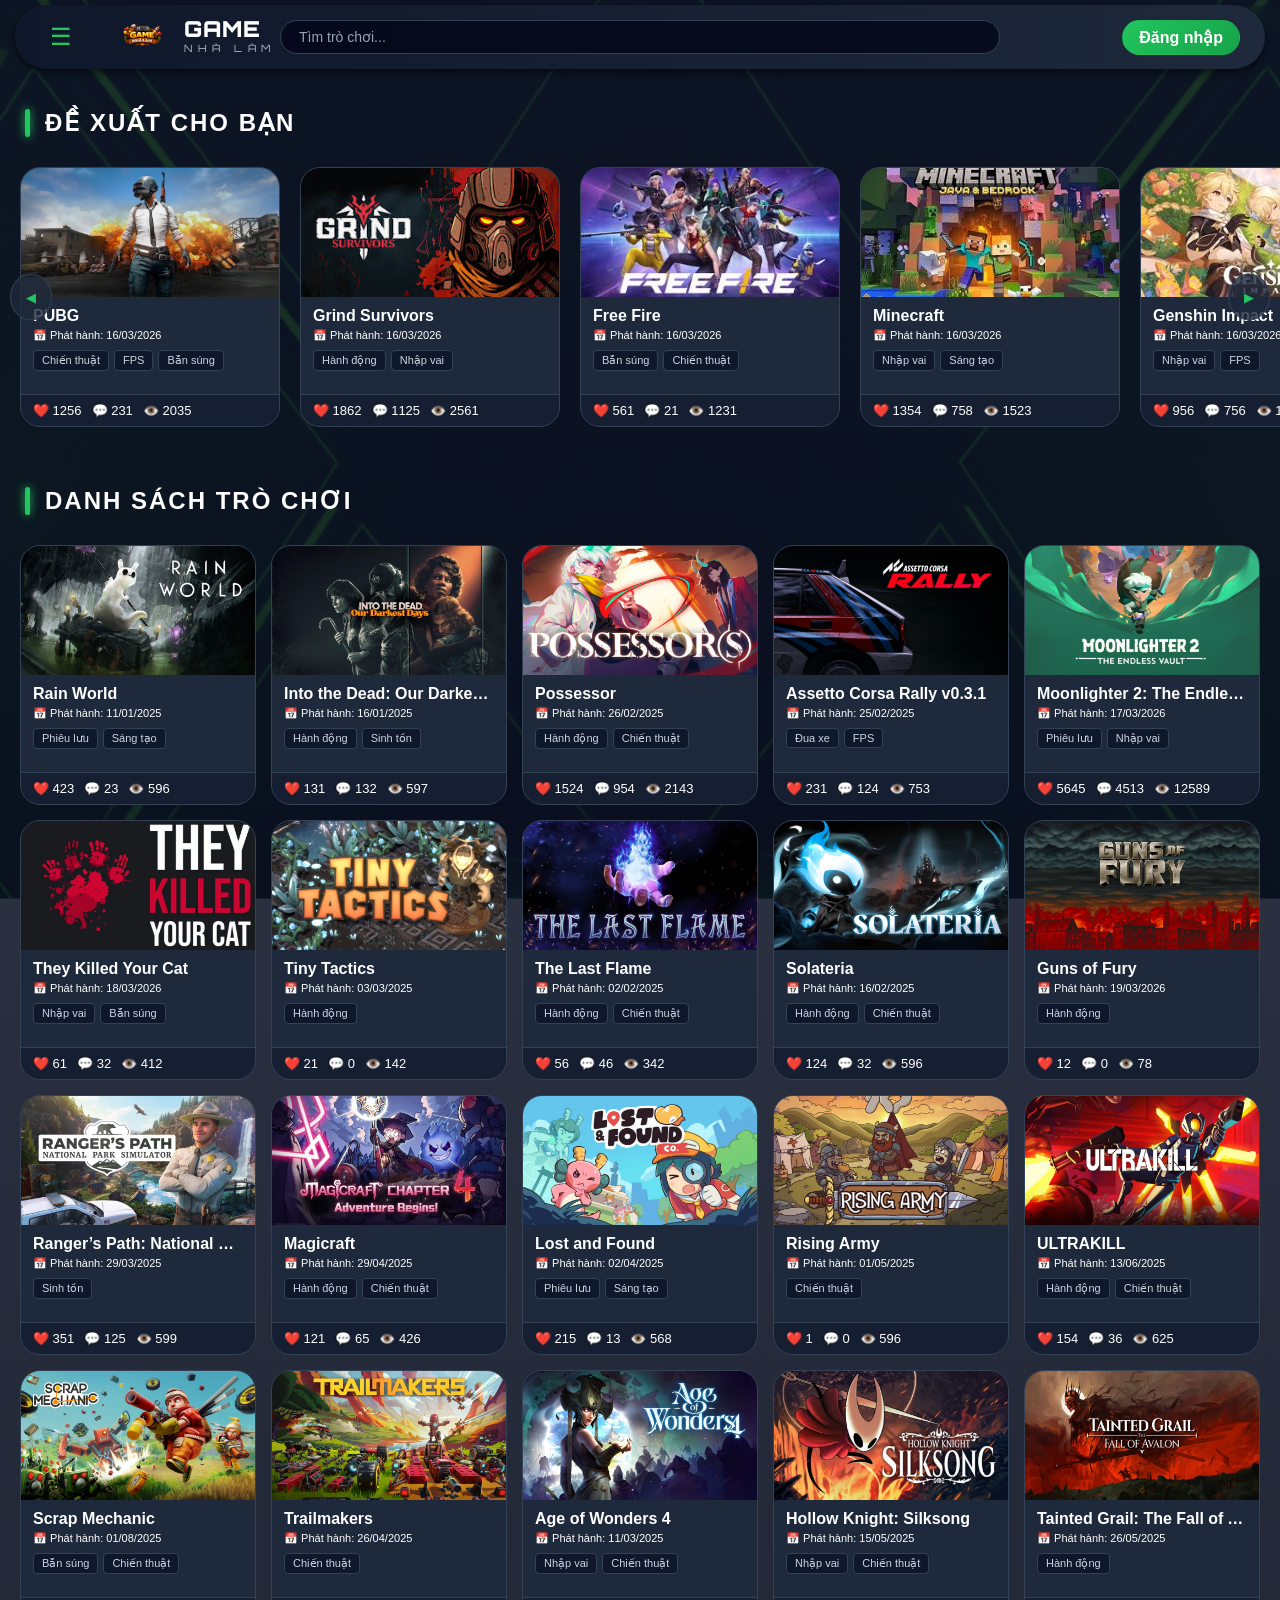
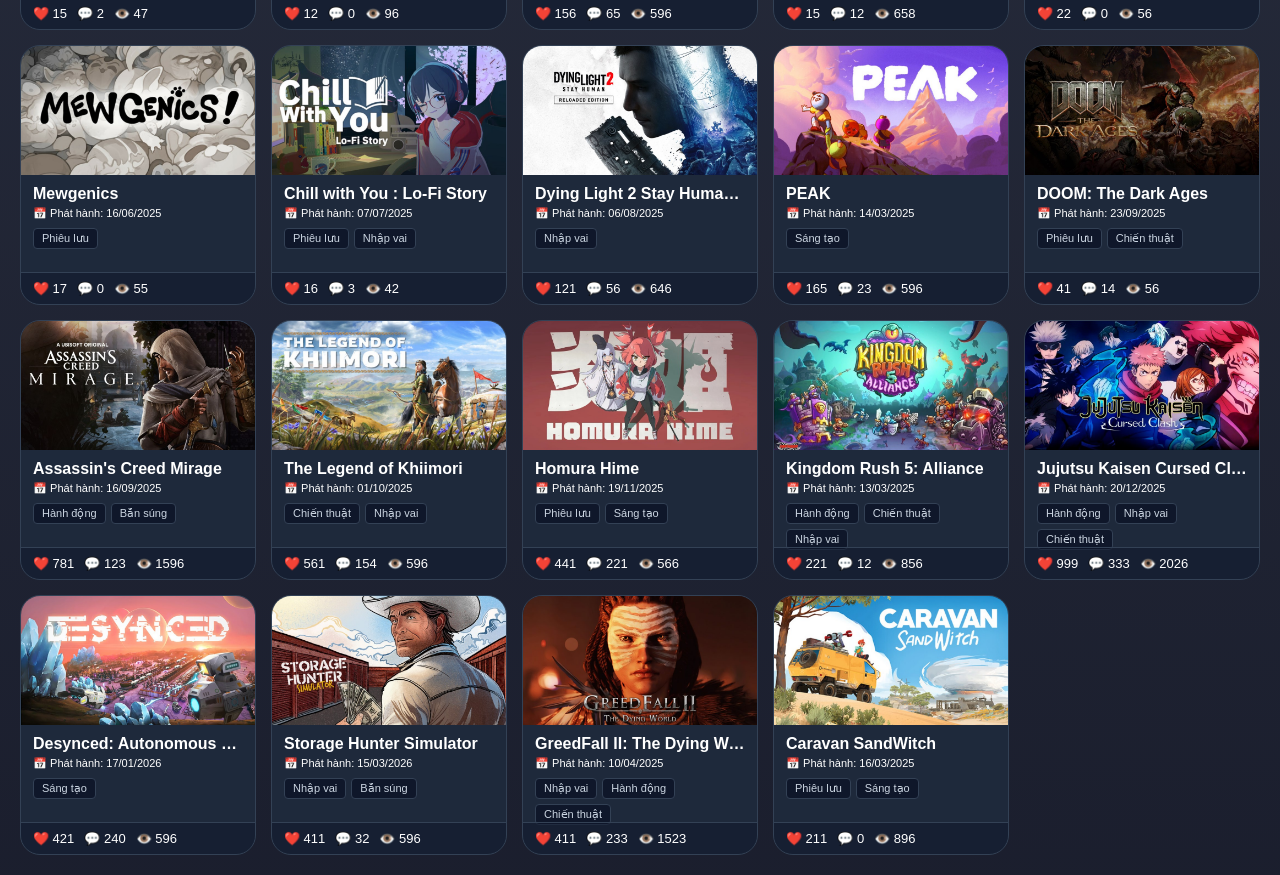
==== commit 6f2ad3b6: "add web" ====
--- a/index.html
+++ b/index.html
@@ -8,7 +8,11 @@
     <link href="giaodien.css" rel="stylesheet">
     <link href="mobile.css" rel="stylesheet">
     <link href="avatar.css" rel="stylesheet">
-    
+    <link href="tkchung.css" rel="stylesheet">
+    <link href="tkdienthoai.css" rel="stylesheet">
+    <link href="tklap.css" rel="stylesheet">
+    <link href="logo.css" rel="stylesheet">
+    <link href="https://fonts.googleapis.com/css2?family=Black+Ops+One&family=Orbitron:wght@900&family=Russo+One&display=swap" rel="stylesheet">
     <style>
     </style>
 </head>
@@ -33,13 +37,18 @@
        
         <a href="#">💬 Hỗ trợ</a>
     </div>
-    <div class="top-logo-section">
-        <img src="URL_ANH_LOGO_CUA_BAN.png" alt="Game Store Logo" class="main-logo">
-    </div>
+
     <header>
         <div class="giaodien0">
             <div class="left">
                 <span class="menu-btn" onclick="toggleMenu(event)">☰</span>
+                <div class="logo-container">
+                <img src="logo_preview_rev_1.png" alt="Game Nhà Làm" class="header-logo">
+                <div class="logo-text">
+                    <span class="logo-main">GAME</span>
+                    <span class="logo-sub">NHÀ LÀM</span>
+                </div>
+            </div>
             </div>
 
             <div class="center">
@@ -67,7 +76,7 @@
     <div class="tieude">ĐỀ XUẤT CHO BẠN</div>
 
     <div class="slider">
-        <button class="nut trai">◀</button>
+        <button class="nut trai hide-on-search">◀</button>
 
         <div class="gamelist">
 
@@ -83,9 +92,513 @@
                         <h2 class="game-title">PUBG</h2>
                         <p class="release-date">📅 Phát hành: 16/03/2026</p>
                         <div class="tags" >
-                            <span>Hành động</span>
-                            <span>Indie</span>
-                            <span>Roguelike</span>
+                            <span>Chiến thuật</span>
+                            <span>FPS</span>
+                            <span>Bắn súng</span>
+                        </div>
+                    </div>
+
+                    <div class="card-footer">
+                        <div class="metrics">
+                            <span>❤️ 1256</span>
+                            <span>💬 231</span>
+                            <span>👁️ 2035</span>
+                        </div>
+                    </div>
+                </a>
+            </div>
+
+            <div class="game-item">
+                <a href="gfdg.html" class="game-card card-link">
+                    <div class="card-header">
+                        <img src="tải xuống.jpg" alt="Game Banner">
+
+                    </div>
+
+                    <div class="card-body">
+                        <h2 class="game-title">Grind Survivors</h2>
+                        <p class="release-date">📅 Phát hành: 16/03/2026</p>
+                        <div class="tags">
+                            <span>Hành động</span>
+                            <span>Nhập vai</span>
+                        </div>
+                    </div>
+
+                    <div class="card-footer">
+                        <div class="metrics">
+                            <span>❤️ 1862</span>
+                            <span>💬 1125</span>
+                            <span>👁️ 2561</span>
+                        </div>
+                    </div>
+                </a>
+            </div>
+            <div class="game-item">
+                <a href="gfdg.html" class="game-card card-link">
+                    <div class="card-header">
+                        <img src="freelua.jpg" alt="Game Banner">
+
+                    </div>
+
+                    <div class="card-body">
+                        <h2 class="game-title">Free Fire</h2>
+                        <p class="release-date">📅 Phát hành: 16/03/2026</p>
+                        <div class="tags">
+                            <span>Bắn súng</span>
+                            <span>Chiến thuật</span>
+                        </div>
+                    </div>
+
+                    <div class="card-footer">
+                        <div class="metrics">
+                            <span>❤️ 561</span>
+                            <span>💬 21</span>
+                            <span>👁️ 1231</span>
+                        </div>
+                    </div>
+                </a>
+            </div>
+            <div class="game-item">
+                <a href="gfdg.html" class="game-card card-link">
+                    <div class="card-header">
+                        <img src="mine.jpg" alt="Game Banner">
+
+                    </div>
+
+                    <div class="card-body">
+                        <h2 class="game-title">Minecraft</h2>
+                        <p class="release-date">📅 Phát hành: 16/03/2026</p>
+                        <div class="tags">
+                            <span>Nhập vai</span>
+                            <span>Sáng tạo</span>
+                        </div>
+                    </div>
+
+                    <div class="card-footer">
+                        <div class="metrics">
+                            <span>❤️ 1354</span>
+                            <span>💬 758</span>
+                            <span>👁️ 1523</span>
+                        </div>
+                    </div>
+                </a>
+            </div>
+            <div class="game-item">
+                <a href="gfdg.html" class="game-card card-link">
+                    <div class="card-header">
+                        <img src="genshim.jpg" alt="Game Banner">
+
+                    </div>
+
+                    <div class="card-body">
+                        <h2 class="game-title">Genshin Impact</h2>
+                        <p class="release-date">📅 Phát hành: 16/03/2026</p>
+                        <div class="tags">
+                            <span>Nhập vai</span>
+                            <span>FPS</span>
+                        </div>
+                    </div>
+
+                    <div class="card-footer">
+                        <div class="metrics">
+                            <span>❤️ 956</span>
+                            <span>💬 756</span>
+                            <span>👁️ 1462</span>
+                        </div>
+                    </div>
+                </a>
+            </div>
+            <div class="game-item">
+                <a href="gfdg.html" class="game-card card-link">
+                    <div class="card-header">
+                        <img src="everwind.jpg" alt="Game Banner">
+
+                    </div>
+
+                    <div class="card-body">
+                        <h2 class="game-title">Everwind</h2>
+                        <p class="release-date">📅 Phát hành: 16/03/2026</p>
+                        <div class="tags">
+                            <span>Phiêu lưu</span>
+                        </div>
+                    </div>
+
+                    <div class="card-footer">
+                        <div class="metrics">
+                            <span>❤️ 654</span>
+                            <span>💬 214</span>
+                            <span>👁️ 1234</span>
+                        </div>
+                    </div>
+                </a>
+            </div>
+            <div class="game-item">
+                <a href="gfdg.html" class="game-card card-link">
+                    <div class="card-header">
+                        <img src="sherman.jpg" alt="Game Banner">
+
+                    </div>
+
+                    <div class="card-body">
+                        <h2 class="game-title">Sherman</h2>
+                        <p class="release-date">📅 Phát hành: 16/03/2026</p>
+                        <div class="tags">
+                            <span>Nhập vai</span>
+                            <span>Chiến thuật</span>
+                        </div>
+                    </div>
+
+                    <div class="card-footer">
+                        <div class="metrics">
+                            <span>❤️ 956</span>
+                            <span>💬 146</span>
+                            <span>👁️ 1423</span>
+                        </div>
+                    </div>
+                </a>
+            </div>
+
+            <button class="nut phai hide-on-search">▶</button>
+        </div>
+    </div>
+        <div class="tieude hide-on-search">DANH SÁCH TRÒ CHƠI</div>
+
+        <div class="game-grid">
+            <div class="game-item">
+                <a href="gfdg.html" class="game-card card-link">
+                    <div class="card-header">
+                        <img src="rainworld.jpg" alt="Game Banner">
+
+                    </div>
+
+                    <div class="card-body">
+                        <h2 class="game-title">Rain World</h2>
+                        <p class="release-date">📅 Phát hành: 11/01/2025</p>
+                        <div class="tags">
+                            <span>Phiêu lưu</span>
+                             <span>Sáng tạo</span>
+                        </div>
+                    </div>
+
+                    <div class="card-footer">
+                        <div class="metrics">
+                            <span>❤️ 423</span>
+                            <span>💬 23</span>
+                            <span>👁️ 596</span>
+                        </div>
+                    </div>
+                </a>
+            </div>
+
+            <div class="game-item">
+                <a href="gfdg.html" class="game-card card-link">
+                    <div class="card-header">
+                        <img src="IntotheDeadOurDarkestDays.jpg" alt="Game Banner">
+
+                    </div>
+
+                    <div class="card-body">
+                        <h2 class="game-title">Into the Dead: Our Darkest Day</h2>
+                        <p class="release-date">📅 Phát hành: 16/01/2025</p>
+                        <div class="tags">
+                            <span>Hành động</span>
+                            <span>Sinh tồn</span>
+                        </div>
+                    </div>
+
+                    <div class="card-footer">
+                        <div class="metrics">
+                            <span>❤️ 131</span>
+                            <span>💬 132</span>
+                            <span>👁️ 597</span>
+                        </div>
+                    </div>
+                </a>
+            </div>
+            <div class="game-item">
+                <a href="gfdg.html" class="game-card card-link">
+                    <div class="card-header">
+                        <img src="possessor.jpg" alt="Game Banner">
+
+                    </div>
+
+                    <div class="card-body">
+                        <h2 class="game-title">Possessor</h2>
+                        <p class="release-date">📅 Phát hành: 26/02/2025</p>
+                        <div class="tags">
+                            <span>Hành động</span>
+                            <span>Chiến thuật</span>
+                        </div>
+                    </div>
+
+                    <div class="card-footer">
+                        <div class="metrics">
+                            <span>❤️ 1524</span>
+                            <span>💬 954</span>
+                            <span>👁️ 2143</span>
+                        </div>
+                    </div>
+                </a>
+            </div>
+            <div class="game-item">
+                <a href="gfdg.html" class="game-card card-link">
+                    <div class="card-header">
+                        <img src="car.jpg" alt="Game Banner">
+
+                    </div>
+
+                    <div class="card-body">
+                        <h2 class="game-title">Assetto Corsa Rally v0.3.1</h2>
+                        <p class="release-date">📅 Phát hành: 25/02/2025</p>
+                        <div class="tags">
+                            <span>Đua xe</span>
+                            <span>FPS</span>
+                        </div>
+                    </div>
+
+                    <div class="card-footer">
+                        <div class="metrics">
+                            <span>❤️ 231</span>
+                            <span>💬 124</span>
+                            <span>👁️ 753</span>
+                        </div>
+                    </div>
+                </a>
+            </div>
+            <div class="game-item">
+                <a href="gfdg.html" class="game-card card-link">
+                    <div class="card-header">
+                        <img src="The Endless Vault.jpg" alt="Game Banner">
+
+                    </div>
+
+                    <div class="card-body">
+                        <h2 class="game-title">Moonlighter 2: The Endless Vault</h2>
+                        <p class="release-date">📅 Phát hành: 17/03/2026</p>
+                        <div class="tags">
+                            <span>Phiêu lưu</span>
+                            <span>Nhập vai</span>
+                        </div>
+                    </div>
+
+                    <div class="card-footer">
+                        <div class="metrics">
+                            <span>❤️ 5645</span>
+                            <span>💬 4513</span>
+                            <span>👁️ 12589</span>
+                        </div>
+                    </div>
+                </a>
+            </div>
+            <div class="game-item">
+                <a href="gfdg.html" class="game-card card-link">
+                    <div class="card-header">
+                        <img src="Theykill.jpg" alt="Game Banner">
+
+                    </div>
+
+                    <div class="card-body">
+                        <h2 class="game-title">They Killed Your Cat</h2>
+                        <p class="release-date">📅 Phát hành: 18/03/2026</p>
+                        <div class="tags">
+                            <span>Nhập vai</span>
+                            <span>Bắn súng</span>
+                        </div>
+                    </div>
+
+                    <div class="card-footer">
+                        <div class="metrics">
+                            <span>❤️ 61</span>
+                            <span>💬 32</span>
+                            <span>👁️ 412</span>
+                        </div>
+                    </div>
+                </a>
+            </div>
+            <div class="game-item">
+                <a href="gfdg.html" class="game-card card-link">
+                    <div class="card-header">
+                        <img src="ti.jpg" alt="Game Banner">
+
+                    </div>
+
+                    <div class="card-body">
+                        <h2 class="game-title">Tiny Tactics</h2>
+                        <p class="release-date">📅 Phát hành: 03/03/2025</p>
+                        <div class="tags">
+                            <span>Hành động</span>
+                        </div>
+                    </div>
+
+                    <div class="card-footer">
+                        <div class="metrics">
+                            <span>❤️ 21</span>
+                            <span>💬 0</span>
+                            <span>👁️ 142</span>
+                        </div>
+                    </div>
+                </a>
+            </div>
+            <div class="game-item">
+                <a href="gfdg.html" class="game-card card-link">
+                    <div class="card-header">
+                        <img src="thelast.jpg" alt="Game Banner">
+
+                    </div>
+
+                    <div class="card-body">
+                        <h2 class="game-title">The Last Flame</h2>
+                        <p class="release-date">📅 Phát hành: 02/02/2025</p>
+                        <div class="tags">
+                            <span>Hành động</span>
+                            <span>Chiến thuật</span>
+                        </div>
+                    </div>
+
+                    <div class="card-footer">
+                        <div class="metrics">
+                            <span>❤️ 56</span>
+                            <span>💬 46</span>
+                            <span>👁️ 342</span>
+                        </div>
+                    </div>
+                </a>
+            </div>
+            <div class="game-item">
+                <a href="gfdg.html" class="game-card card-link">
+                    <div class="card-header">
+                        <img src="sola.jpg" alt="Game Banner">
+
+                    </div>
+
+                    <div class="card-body">
+                        <h2 class="game-title">Solateria</h2>
+                        <p class="release-date">📅 Phát hành: 16/02/2025</p>
+                        <div class="tags">
+                            <span>Hành động</span>
+                            <span>Chiến thuật</span>
+                        </div>
+                    </div>
+
+                    <div class="card-footer">
+                        <div class="metrics">
+                            <span>❤️ 124</span>
+                            <span>💬 32</span>
+                            <span>👁️ 596</span>
+                        </div>
+                    </div>
+                </a>
+            </div>
+            <div class="game-item">
+                <a href="gfdg.html" class="game-card card-link">
+                    <div class="card-header">
+                        <img src="gun.jpg" alt="Game Banner">
+
+                    </div>
+
+                    <div class="card-body">
+                        <h2 class="game-title">Guns of Fury</h2>
+                        <p class="release-date">📅 Phát hành: 19/03/2026</p>
+                        <div class="tags">
+                            <span>Hành động</span>
+                        </div>
+                    </div>
+
+                    <div class="card-footer">
+                        <div class="metrics">
+                            <span>❤️ 12</span>
+                            <span>💬 0</span>
+                            <span>👁️ 78</span>
+                        </div>
+                    </div>
+                </a>
+            </div>
+            <div class="game-item">
+                <a href="gfdg.html" class="game-card card-link">
+                    <div class="card-header">
+                        <img src="rân.jpg" alt="Game Banner">
+
+                    </div>
+
+                    <div class="card-body">
+                        <h2 class="game-title">Ranger’s Path: National Park Simulator</h2>
+                        <p class="release-date">📅 Phát hành: 29/03/2025</p>
+                        <div class="tags">
+                            <span>Sinh tồn</span>
+                        </div>
+                    </div>
+
+                    <div class="card-footer">
+                        <div class="metrics">
+                            <span>❤️ 351</span>
+                            <span>💬 125</span>
+                            <span>👁️ 599</span>
+                        </div>
+                    </div>
+                </a>
+            </div>
+            <div class="game-item">
+                <a href="gfdg.html" class="game-card card-link">
+                    <div class="card-header">
+                        <img src="ma.jpg" alt="Game Banner">
+
+                    </div>
+
+                    <div class="card-body">
+                        <h2 class="game-title">Magicraft</h2>
+                        <p class="release-date">📅 Phát hành: 29/04/2025</p>
+                        <div class="tags">
+                            <span>Hành động</span>
+                            <span>Chiến thuật</span>
+                        </div>
+                    </div>
+
+                    <div class="card-footer">
+                        <div class="metrics">
+                            <span>❤️ 121</span>
+                            <span>💬 65</span>
+                            <span>👁️ 426</span>
+                        </div>
+                    </div>
+                </a>
+            </div>
+            <div class="game-item">
+                <a href="gfdg.html" class="game-card card-link">
+                    <div class="card-header">
+                        <img src="lo.jpg" alt="Game Banner">
+
+                    </div>
+
+                    <div class="card-body">
+                        <h2 class="game-title">Lost and Found</h2>
+                        <p class="release-date">📅 Phát hành: 02/04/2025</p>
+                        <div class="tags">
+                            <span>Phiêu lưu</span>
+                            <span>Sáng tạo</span>
+                        </div>
+                    </div>
+
+                    <div class="card-footer">
+                        <div class="metrics">
+                            <span>❤️ 215</span>
+                            <span>💬 13</span>
+                            <span>👁️ 568</span>
+                        </div>
+                    </div>
+                </a>
+            </div>
+            <div class="game-item">
+                <a href="gfdg.html" class="game-card card-link">
+                    <div class="card-header">
+                        <img src="ri.jpg" alt="Game Banner">
+
+                    </div>
+
+                    <div class="card-body">
+                        <h2 class="game-title">Rising Army</h2>
+                        <p class="release-date">📅 Phát hành: 01/05/2025</p>
+                        <div class="tags">
+                            <span>Chiến thuật</span>
                         </div>
                     </div>
 
@@ -98,28 +611,100 @@
                     </div>
                 </a>
             </div>
-
-            <div class="game-item">
-                <a href="gfdg.html" class="game-card card-link">
-                    <div class="card-header">
-                        <img src="tải xuống.jpg" alt="Game Banner">
-
-                    </div>
-
-                    <div class="card-body">
-                        <h2 class="game-title">Grind Survivors</h2>
-                        <p class="release-date">📅 Phát hành: 16/03/2026</p>
-                        <div class="tags">
-                            <span>Hành động</span>
-                            <span>Indie</span>
-                            <span>Roguelike</span>
-                        </div>
-                    </div>
-
-                    <div class="card-footer">
-                        <div class="metrics">
-                            <span>❤️ 1</span>
+            <div class="game-item">
+                <a href="gfdg.html" class="game-card card-link">
+                    <div class="card-header">
+                        <img src="ul.jpg" alt="Game Banner">
+
+                    </div>
+
+                    <div class="card-body">
+                        <h2 class="game-title">ULTRAKILL</h2>
+                        <p class="release-date">📅 Phát hành: 13/06/2025</p>
+                        <div class="tags">
+                            <span>Hành động</span>
+                            <span>Chiến thuật</span>
+                        </div>
+                    </div>
+
+                    <div class="card-footer">
+                        <div class="metrics">
+                            <span>❤️ 154</span>
+                            <span>💬 36</span>
+                            <span>👁️ 625</span>
+                        </div>
+                    </div>
+                </a>
+            </div>
+            <div class="game-item">
+                <a href="gfdg.html" class="game-card card-link">
+                    <div class="card-header">
+                        <img src="sc.jpg" alt="Game Banner">
+
+                    </div>
+
+                    <div class="card-body">
+                        <h2 class="game-title">Scrap Mechanic</h2>
+                        <p class="release-date">📅 Phát hành: 01/08/2025</p>
+                        <div class="tags">
+                            <span>Bắn súng</span>
+                            <span>Chiến thuật</span>
+                        </div>
+                    </div>
+
+                    <div class="card-footer">
+                        <div class="metrics">
+                            <span>❤️ 15</span>
+                            <span>💬 2</span>
+                            <span>👁️ 47</span>
+                        </div>
+                    </div>
+                </a>
+            </div>
+            <div class="game-item">
+                <a href="gfdg.html" class="game-card card-link">
+                    <div class="card-header">
+                        <img src="tra.jpg" alt="Game Banner">
+
+                    </div>
+
+                    <div class="card-body">
+                        <h2 class="game-title">Trailmakers</h2>
+                        <p class="release-date">📅 Phát hành: 26/04/2025</p>
+                        <div class="tags">
+                            <span>Chiến thuật</span>
+                        </div>
+                    </div>
+
+                    <div class="card-footer">
+                        <div class="metrics">
+                            <span>❤️ 12</span>
                             <span>💬 0</span>
+                            <span>👁️ 96</span>
+                        </div>
+                    </div>
+                </a>
+            </div>
+            <div class="game-item">
+                <a href="gfdg.html" class="game-card card-link">
+                    <div class="card-header">
+                        <img src="age.jpg" alt="Game Banner">
+
+                    </div>
+
+                    <div class="card-body">
+                        <h2 class="game-title">Age of Wonders 4</h2>
+                        <p class="release-date">📅 Phát hành: 11/03/2025</p>
+                        <div class="tags">
+                            <span>Nhập vai</span>
+                            <span>Chiến thuật</span>
+                        </div>
+                    </div>
+
+                    <div class="card-footer">
+                        <div class="metrics">
+                            <span>❤️ 156</span>
+                            <span>💬 65</span>
                             <span>👁️ 596</span>
                         </div>
                     </div>
@@ -128,24 +713,144 @@
             <div class="game-item">
                 <a href="gfdg.html" class="game-card card-link">
                     <div class="card-header">
-                        <img src="freelua.jpg" alt="Game Banner">
-
-                    </div>
-
-                    <div class="card-body">
-                        <h2 class="game-title">Free Fire</h2>
-                        <p class="release-date">📅 Phát hành: 16/03/2026</p>
-                        <div class="tags">
-                            <span>Hành động</span>
-                            <span>Indie</span>
-                            <span>Roguelike</span>
-                        </div>
-                    </div>
-
-                    <div class="card-footer">
-                        <div class="metrics">
-                            <span>❤️ 1</span>
+                        <img src="si.jpg" alt="Game Banner">
+
+                    </div>
+
+                    <div class="card-body">
+                        <h2 class="game-title">Hollow Knight: Silksong</h2>
+                        <p class="release-date">📅 Phát hành: 15/05/2025</p>
+                        <div class="tags">
+                            <span>Nhập vai</span>
+                            <span>Chiến thuật</span>
+                        </div>
+                    </div>
+
+                    <div class="card-footer">
+                        <div class="metrics">
+                            <span>❤️ 15</span>
+                            <span>💬 12</span>
+                            <span>👁️ 658</span>
+                        </div>
+                    </div>
+                </a>
+            </div>
+            <div class="game-item">
+                <a href="gfdg.html" class="game-card card-link">
+                    <div class="card-header">
+                        <img src="tai.jpg" alt="Game Banner">
+
+                    </div>
+
+                    <div class="card-body">
+                        <h2 class="game-title">Tainted Grail: The Fall of Avalon</h2>
+                        <p class="release-date">📅 Phát hành: 26/05/2025</p>
+                        <div class="tags">
+                            <span>Hành động</span>
+                        </div>
+                    </div>
+
+                    <div class="card-footer">
+                        <div class="metrics">
+                            <span>❤️ 22</span>
                             <span>💬 0</span>
+                            <span>👁️ 56</span>
+                        </div>
+                    </div>
+                </a>
+            </div>
+            <div class="game-item">
+                <a href="gfdg.html" class="game-card card-link">
+                    <div class="card-header">
+                        <img src="me.jpg" alt="Game Banner">
+
+                    </div>
+
+                    <div class="card-body">
+                        <h2 class="game-title">Mewgenics</h2>
+                        <p class="release-date">📅 Phát hành: 16/06/2025</p>
+                        <div class="tags">
+                            <span>Phiêu lưu</span>
+                        </div>
+                    </div>
+
+                    <div class="card-footer">
+                        <div class="metrics">
+                            <span>❤️ 17</span>
+                            <span>💬 0</span>
+                            <span>👁️ 55</span>
+                        </div>
+                    </div>
+                </a>
+            </div>
+            <div class="game-item">
+                <a href="gfdg.html" class="game-card card-link">
+                    <div class="card-header">
+                        <img src="chill.jpg" alt="Game Banner">
+
+                    </div>
+
+                    <div class="card-body">
+                        <h2 class="game-title">Chill with You : Lo-Fi Story</h2>
+                        <p class="release-date">📅 Phát hành: 07/07/2025</p>
+                        <div class="tags">
+                            <span>Phiêu lưu</span>
+                            <span>Nhập vai</span>
+                        </div>
+                    </div>
+
+                    <div class="card-footer">
+                        <div class="metrics">
+                            <span>❤️ 16</span>
+                            <span>💬 3</span>
+                            <span>👁️ 42</span>
+                        </div>
+                    </div>
+                </a>
+            </div>
+            <div class="game-item">
+                <a href="gfdg.html" class="game-card card-link">
+                    <div class="card-header">
+                        <img src="dy.jpg" alt="Game Banner">
+
+                    </div>
+
+                    <div class="card-body">
+                        <h2 class="game-title">Dying Light 2 Stay Human - Reloaded Edition</h2>
+                        <p class="release-date">📅 Phát hành: 06/08/2025</p>
+                        <div class="tags">
+                            <span>Nhập vai</span>
+                        </div>
+                    </div>
+
+                    <div class="card-footer">
+                        <div class="metrics">
+                            <span>❤️ 121</span>
+                            <span>💬 56</span>
+                            <span>👁️ 646</span>
+                        </div>
+                    </div>
+                </a>
+            </div>
+            <div class="game-item">
+                <a href="gfdg.html" class="game-card card-link">
+                    <div class="card-header">
+                        <img src="pe.jpg" alt="Game Banner">
+
+                    </div>
+
+                    <div class="card-body">
+                        <h2 class="game-title">PEAK</h2>
+                        <p class="release-date">📅 Phát hành: 14/03/2025</p>
+                        <div class="tags">
+                            <span>Sáng tạo</span>
+                        </div>
+                    </div>
+
+                    <div class="card-footer">
+                        <div class="metrics">
+                            <span>❤️ 165</span>
+                            <span>💬 23</span>
                             <span>👁️ 596</span>
                         </div>
                     </div>
@@ -154,995 +859,251 @@
             <div class="game-item">
                 <a href="gfdg.html" class="game-card card-link">
                     <div class="card-header">
-                        <img src="mine.jpg" alt="Game Banner">
-
-                    </div>
-
-                    <div class="card-body">
-                        <h2 class="game-title">Minecraft</h2>
-                        <p class="release-date">📅 Phát hành: 16/03/2026</p>
-                        <div class="tags">
-                            <span>Hành động</span>
-                            <span>Indie</span>
-                            <span>Roguelike</span>
-                        </div>
-                    </div>
-
-                    <div class="card-footer">
-                        <div class="metrics">
-                            <span>❤️ 1</span>
+                        <img src="do.jpg" alt="Game Banner">
+
+                    </div>
+
+                    <div class="card-body">
+                        <h2 class="game-title">DOOM: The Dark Ages</h2>
+                        <p class="release-date">📅 Phát hành: 23/09/2025</p>
+                        <div class="tags">
+                            <span>Phiêu lưu</span>
+                            <span>Chiến thuật</span>
+                        </div>
+                    </div>
+
+                    <div class="card-footer">
+                        <div class="metrics">
+                            <span>❤️ 41</span>
+                            <span>💬 14</span>
+                            <span>👁️ 56</span>
+                        </div>
+                    </div>
+                </a>
+            </div>
+            <div class="game-item">
+                <a href="gfdg.html" class="game-card card-link">
+                    <div class="card-header">
+                        <img src="as.jpg" alt="Game Banner">
+
+                    </div>
+
+                    <div class="card-body">
+                        <h2 class="game-title">Assassin's Creed Mirage</h2>
+                        <p class="release-date">📅 Phát hành: 16/09/2025</p>
+                        <div class="tags">
+                            <span>Hành động</span>
+                            <span>Bắn súng</span>
+                        </div>
+                    </div>
+
+                    <div class="card-footer">
+                        <div class="metrics">
+                            <span>❤️ 781</span>
+                            <span>💬 123</span>
+                            <span>👁️ 1596</span>
+                        </div>
+                    </div>
+                </a>
+            </div>
+            <div class="game-item">
+                <a href="gfdg.html" class="game-card card-link">
+                    <div class="card-header">
+                        <img src="thê.jpg" alt="Game Banner">
+
+                    </div>
+
+                    <div class="card-body">
+                        <h2 class="game-title">The Legend of Khiimori </h2>
+                        <p class="release-date">📅 Phát hành: 01/10/2025</p>
+                        <div class="tags">
+                            <span>Chiến thuật</span>
+                            <span>Nhập vai</span>
+                        </div>
+                    </div>
+
+                    <div class="card-footer">
+                        <div class="metrics">
+                            <span>❤️ 561</span>
+                            <span>💬 154</span>
+                            <span>👁️ 596</span>
+                        </div>
+                    </div>
+                </a>
+            </div>
+            <div class="game-item">
+                <a href="gfdg.html" class="game-card card-link">
+                    <div class="card-header">
+                        <img src="ho.jpg" alt="Game Banner">
+
+                    </div>
+
+                    <div class="card-body">
+                        <h2 class="game-title">Homura Hime</h2>
+                        <p class="release-date">📅 Phát hành: 19/11/2025</p>
+                        <div class="tags">
+                            <span>Phiêu lưu</span>
+                            <span>Sáng tạo</span>
+                        </div>
+                    </div>
+
+                    <div class="card-footer">
+                        <div class="metrics">
+                            <span>❤️ 441</span>
+                            <span>💬 221</span>
+                            <span>👁️ 566</span>
+                        </div>
+                    </div>
+                </a>
+            </div>
+            <div class="game-item">
+                <a href="gfdg.html" class="game-card card-link">
+                    <div class="card-header">
+                        <img src="kin.jpg" alt="Game Banner">
+
+                    </div>
+
+                    <div class="card-body">
+                        <h2 class="game-title">Kingdom Rush 5: Alliance</h2>
+                        <p class="release-date">📅 Phát hành: 13/03/2025</p>
+                        <div class="tags">
+                            <span>Hành động</span>
+                            <span>Chiến thuật</span>
+                            <span>Nhập vai</span>
+                        </div>
+                    </div>
+
+                    <div class="card-footer">
+                        <div class="metrics">
+                            <span>❤️ 221</span>
+                            <span>💬 12</span>
+                            <span>👁️ 856</span>
+                        </div>
+                    </div>
+                </a>
+            </div>
+            <div class="game-item">
+                <a href="gfdg.html" class="game-card card-link">
+                    <div class="card-header">
+                        <img src="ju.jpg" alt="Game Banner">
+
+                    </div>
+
+                    <div class="card-body">
+                        <h2 class="game-title">Jujutsu Kaisen Cursed Clash - Ultimate Edition</h2>
+                        <p class="release-date">📅 Phát hành: 20/12/2025</p>
+                        <div class="tags">
+                            <span>Hành động</span>
+                            <span>Nhập vai</span>
+                            <span>Chiến thuật</span>
+                        </div>
+                    </div>
+
+                    <div class="card-footer">
+                        <div class="metrics">
+                            <span>❤️ 999</span>
+                            <span>💬 333</span>
+                            <span>👁️ 2026</span>
+                        </div>
+                    </div>
+                </a>
+            </div>
+            <div class="game-item">
+                <a href="gfdg.html" class="game-card card-link">
+                    <div class="card-header">
+                        <img src="des.jpg" alt="Game Banner">
+
+                    </div>
+
+                    <div class="card-body">
+                        <h2 class="game-title">Desynced: Autonomous Colony Simulator</h2>
+                        <p class="release-date">📅 Phát hành: 17/01/2026</p>
+                        <div class="tags">
+                            <span>Sáng tạo</span>
+                  </div>
+                    </div>
+
+                    <div class="card-footer">
+                        <div class="metrics">
+                            <span>❤️ 421</span>
+                            <span>💬 240</span>
+                            <span>👁️ 596</span>
+                        </div>
+                    </div>
+                </a>
+            </div>
+            <div class="game-item">
+                <a href="gfdg.html" class="game-card card-link">
+                    <div class="card-header">
+                        <img src="sto.jpg" alt="Game Banner">
+
+                    </div>
+
+                    <div class="card-body">
+                        <h2 class="game-title">Storage Hunter Simulator</h2>
+                        <p class="release-date">📅 Phát hành: 15/03/2026</p>
+                        <div class="tags">
+                            <span>Nhập vai</span>
+                            <span>Bắn súng</span>
+                        </div>
+                    </div>
+
+                    <div class="card-footer">
+                        <div class="metrics">
+                            <span>❤️ 411</span>
+                            <span>💬 32</span>
+                            <span>👁️ 596</span>
+                        </div>
+                    </div>
+                </a>
+            </div>
+            <div class="game-item">
+                <a href="gfdg.html" class="game-card card-link">
+                    <div class="card-header">
+                        <img src="gre.jpg" alt="Game Banner">
+
+                    </div>
+
+                    <div class="card-body">
+                        <h2 class="game-title">GreedFall II: The Dying World</h2>
+                        <p class="release-date">📅 Phát hành: 10/04/2025</p>
+                        <div class="tags">
+                            <span>Nhập vai</span>
+                            <span>Hành động</span>
+                            <span>Chiến thuật</span>
+                        </div>
+                    </div>
+
+                    <div class="card-footer">
+                        <div class="metrics">
+                            <span>❤️ 411</span>
+                            <span>💬 233</span>
+                            <span>👁️ 1523</span>
+                        </div>
+                    </div>
+                </a>
+            </div>
+            <div class="game-item">
+                <a href="gfdg.html" class="game-card card-link">
+                    <div class="card-header">
+                        <img src="ca.jpg" alt="Game Banner">
+
+                    </div>
+
+                    <div class="card-body">
+                        <h2 class="game-title">Caravan SandWitch</h2>
+                        <p class="release-date">📅 Phát hành: 16/03/2025</p>
+                        <div class="tags">
+                            <span>Phiêu lưu</span>
+                            <span>Sáng tạo</span>
+                        </div>
+                    </div>
+
+                    <div class="card-footer">
+                        <div class="metrics">
+                            <span>❤️ 211</span>
                             <span>💬 0</span>
-                            <span>👁️ 596</span>
-                        </div>
-                    </div>
-                </a>
-            </div>
-            <div class="game-item">
-                <a href="gfdg.html" class="game-card card-link">
-                    <div class="card-header">
-                        <img src="genshim.jpg" alt="Game Banner">
-
-                    </div>
-
-                    <div class="card-body">
-                        <h2 class="game-title">Genshin Impact</h2>
-                        <p class="release-date">📅 Phát hành: 16/03/2026</p>
-                        <div class="tags">
-                            <span>Hành động</span>
-                            <span>Indie</span>
-                            <span>Roguelike</span>
-                        </div>
-                    </div>
-
-                    <div class="card-footer">
-                        <div class="metrics">
-                            <span>❤️ 1</span>
-                            <span>💬 0</span>
-                            <span>👁️ 596</span>
-                        </div>
-                    </div>
-                </a>
-            </div>
-            <div class="game-item">
-                <a href="gfdg.html" class="game-card card-link">
-                    <div class="card-header">
-                        <img src="everwind.jpg" alt="Game Banner">
-
-                    </div>
-
-                    <div class="card-body">
-                        <h2 class="game-title">Everwind</h2>
-                        <p class="release-date">📅 Phát hành: 16/03/2026</p>
-                        <div class="tags">
-                            <span>Hành động</span>
-                            <span>Indie</span>
-                            <span>Roguelike</span>
-                        </div>
-                    </div>
-
-                    <div class="card-footer">
-                        <div class="metrics">
-                            <span>❤️ 1</span>
-                            <span>💬 0</span>
-                            <span>👁️ 596</span>
-                        </div>
-                    </div>
-                </a>
-            </div>
-            <div class="game-item">
-                <a href="gfdg.html" class="game-card card-link">
-                    <div class="card-header">
-                        <img src="sherman.jpg" alt="Game Banner">
-
-                    </div>
-
-                    <div class="card-body">
-                        <h2 class="game-title">Sherman</h2>
-                        <p class="release-date">📅 Phát hành: 16/03/2026</p>
-                        <div class="tags">
-                            <span>Hành động</span>
-                            <span>Indie</span>
-                            <span>Roguelike</span>
-                        </div>
-                    </div>
-
-                    <div class="card-footer">
-                        <div class="metrics">
-                            <span>❤️ 1</span>
-                            <span>💬 0</span>
-                            <span>👁️ 596</span>
-                        </div>
-                    </div>
-                </a>
-            </div>
-
-            <button class="nut phai">▶</button>
-        </div>
-    </div>
-        <div class="tieude">DANH SÁCH TRÒ CHƠI</div>
-
-        <div class="game-grid">
-            <div class="game-item">
-                <a href="gfdg.html" class="game-card card-link">
-                    <div class="card-header">
-                        <img src="rainworld.jpg" alt="Game Banner">
-
-                    </div>
-
-                    <div class="card-body">
-                        <h2 class="game-title">Rain World</h2>
-                        <p class="release-date">📅 Phát hành: 16/03/2026</p>
-                        <div class="tags">
-                            <span>Hành động</span>
-                            <span>Indie</span>
-                            <span>Roguelike</span>
-                        </div>
-                    </div>
-
-                    <div class="card-footer">
-                        <div class="metrics">
-                            <span>❤️ 1</span>
-                            <span>💬 0</span>
-                            <span>👁️ 596</span>
-                        </div>
-                    </div>
-                </a>
-            </div>
-
-            <div class="game-item">
-                <a href="gfdg.html" class="game-card card-link">
-                    <div class="card-header">
-                        <img src="IntotheDeadOurDarkestDays.jpg" alt="Game Banner">
-
-                    </div>
-
-                    <div class="card-body">
-                        <h2 class="game-title">Into the Dead: Our Darkest Day</h2>
-                        <p class="release-date">📅 Phát hành: 16/03/2026</p>
-                        <div class="tags">
-                            <span>Hành động</span>
-                            <span>Indie</span>
-                            <span>Roguelike</span>
-                        </div>
-                    </div>
-
-                    <div class="card-footer">
-                        <div class="metrics">
-                            <span>❤️ 1</span>
-                            <span>💬 0</span>
-                            <span>👁️ 596</span>
-                        </div>
-                    </div>
-                </a>
-            </div>
-            <div class="game-item">
-                <a href="gfdg.html" class="game-card card-link">
-                    <div class="card-header">
-                        <img src="possessor.jpg" alt="Game Banner">
-
-                    </div>
-
-                    <div class="card-body">
-                        <h2 class="game-title">Possessor</h2>
-                        <p class="release-date">📅 Phát hành: 16/03/2026</p>
-                        <div class="tags">
-                            <span>Hành động</span>
-                            <span>Indie</span>
-                            <span>Roguelike</span>
-                        </div>
-                    </div>
-
-                    <div class="card-footer">
-                        <div class="metrics">
-                            <span>❤️ 1</span>
-                            <span>💬 0</span>
-                            <span>👁️ 596</span>
-                        </div>
-                    </div>
-                </a>
-            </div>
-            <div class="game-item">
-                <a href="gfdg.html" class="game-card card-link">
-                    <div class="card-header">
-                        <img src="car.jpg" alt="Game Banner">
-
-                    </div>
-
-                    <div class="card-body">
-                        <h2 class="game-title">Assetto Corsa Rally v0.3.1</h2>
-                        <p class="release-date">📅 Phát hành: 16/03/2026</p>
-                        <div class="tags">
-                            <span>Hành động</span>
-                            <span>Indie</span>
-                            <span>Roguelike</span>
-                        </div>
-                    </div>
-
-                    <div class="card-footer">
-                        <div class="metrics">
-                            <span>❤️ 1</span>
-                            <span>💬 0</span>
-                            <span>👁️ 596</span>
-                        </div>
-                    </div>
-                </a>
-            </div>
-            <div class="game-item">
-                <a href="gfdg.html" class="game-card card-link">
-                    <div class="card-header">
-                        <img src="The Endless Vault.jpg" alt="Game Banner">
-
-                    </div>
-
-                    <div class="card-body">
-                        <h2 class="game-title">Moonlighter 2: The Endless Vault</h2>
-                        <p class="release-date">📅 Phát hành: 16/03/2026</p>
-                        <div class="tags">
-                            <span>Hành động</span>
-                            <span>Indie</span>
-                            <span>Roguelike</span>
-                        </div>
-                    </div>
-
-                    <div class="card-footer">
-                        <div class="metrics">
-                            <span>❤️ 1</span>
-                            <span>💬 0</span>
-                            <span>👁️ 596</span>
-                        </div>
-                    </div>
-                </a>
-            </div>
-            <div class="game-item">
-                <a href="gfdg.html" class="game-card card-link">
-                    <div class="card-header">
-                        <img src="Theykill.jpg" alt="Game Banner">
-
-                    </div>
-
-                    <div class="card-body">
-                        <h2 class="game-title">They Killed Your Cat</h2>
-                        <p class="release-date">📅 Phát hành: 16/03/2026</p>
-                        <div class="tags">
-                            <span>Hành động</span>
-                            <span>Indie</span>
-                            <span>Roguelike</span>
-                        </div>
-                    </div>
-
-                    <div class="card-footer">
-                        <div class="metrics">
-                            <span>❤️ 1</span>
-                            <span>💬 0</span>
-                            <span>👁️ 596</span>
-                        </div>
-                    </div>
-                </a>
-            </div>
-            <div class="game-item">
-                <a href="gfdg.html" class="game-card card-link">
-                    <div class="card-header">
-                        <img src="your-game-banner.jpg" alt="Game Banner">
-
-                    </div>
-
-                    <div class="card-body">
-                        <h2 class="game-title">Grind Survivors</h2>
-                        <p class="release-date">📅 Phát hành: 16/03/2026</p>
-                        <div class="tags">
-                            <span>Hành động</span>
-                            <span>Indie</span>
-                            <span>Roguelike</span>
-                        </div>
-                    </div>
-
-                    <div class="card-footer">
-                        <div class="metrics">
-                            <span>❤️ 1</span>
-                            <span>💬 0</span>
-                            <span>👁️ 596</span>
-                        </div>
-                    </div>
-                </a>
-            </div>
-            <div class="game-item">
-                <a href="gfdg.html" class="game-card card-link">
-                    <div class="card-header">
-                        <img src="your-game-banner.jpg" alt="Game Banner">
-
-                    </div>
-
-                    <div class="card-body">
-                        <h2 class="game-title">Grind Survivors</h2>
-                        <p class="release-date">📅 Phát hành: 16/03/2026</p>
-                        <div class="tags">
-                            <span>Hành động</span>
-                            <span>Indie</span>
-                            <span>Roguelike</span>
-                        </div>
-                    </div>
-
-                    <div class="card-footer">
-                        <div class="metrics">
-                            <span>❤️ 1</span>
-                            <span>💬 0</span>
-                            <span>👁️ 596</span>
-                        </div>
-                    </div>
-                </a>
-            </div>
-            <div class="game-item">
-                <a href="gfdg.html" class="game-card card-link">
-                    <div class="card-header">
-                        <img src="your-game-banner.jpg" alt="Game Banner">
-
-                    </div>
-
-                    <div class="card-body">
-                        <h2 class="game-title">Grind Survivors</h2>
-                        <p class="release-date">📅 Phát hành: 16/03/2026</p>
-                        <div class="tags">
-                            <span>Hành động</span>
-                            <span>Indie</span>
-                            <span>Roguelike</span>
-                        </div>
-                    </div>
-
-                    <div class="card-footer">
-                        <div class="metrics">
-                            <span>❤️ 1</span>
-                            <span>💬 0</span>
-                            <span>👁️ 596</span>
-                        </div>
-                    </div>
-                </a>
-            </div>
-            <div class="game-item">
-                <a href="gfdg.html" class="game-card card-link">
-                    <div class="card-header">
-                        <img src="your-game-banner.jpg" alt="Game Banner">
-
-                    </div>
-
-                    <div class="card-body">
-                        <h2 class="game-title">Grind Survivors</h2>
-                        <p class="release-date">📅 Phát hành: 16/03/2026</p>
-                        <div class="tags">
-                            <span>Hành động</span>
-                            <span>Indie</span>
-                            <span>Roguelike</span>
-                        </div>
-                    </div>
-
-                    <div class="card-footer">
-                        <div class="metrics">
-                            <span>❤️ 1</span>
-                            <span>💬 0</span>
-                            <span>👁️ 596</span>
-                        </div>
-                    </div>
-                </a>
-            </div>
-            <div class="game-item">
-                <a href="gfdg.html" class="game-card card-link">
-                    <div class="card-header">
-                        <img src="your-game-banner.jpg" alt="Game Banner">
-
-                    </div>
-
-                    <div class="card-body">
-                        <h2 class="game-title">Grind Survivors</h2>
-                        <p class="release-date">📅 Phát hành: 16/03/2026</p>
-                        <div class="tags">
-                            <span>Hành động</span>
-                            <span>Indie</span>
-                            <span>Roguelike</span>
-                        </div>
-                    </div>
-
-                    <div class="card-footer">
-                        <div class="metrics">
-                            <span>❤️ 1</span>
-                            <span>💬 0</span>
-                            <span>👁️ 596</span>
-                        </div>
-                    </div>
-                </a>
-            </div>
-            <div class="game-item">
-                <a href="gfdg.html" class="game-card card-link">
-                    <div class="card-header">
-                        <img src="your-game-banner.jpg" alt="Game Banner">
-
-                    </div>
-
-                    <div class="card-body">
-                        <h2 class="game-title">Grind Survivors</h2>
-                        <p class="release-date">📅 Phát hành: 16/03/2026</p>
-                        <div class="tags">
-                            <span>Hành động</span>
-                            <span>Indie</span>
-                            <span>Roguelike</span>
-                        </div>
-                    </div>
-
-                    <div class="card-footer">
-                        <div class="metrics">
-                            <span>❤️ 1</span>
-                            <span>💬 0</span>
-                            <span>👁️ 596</span>
-                        </div>
-                    </div>
-                </a>
-            </div>
-            <div class="game-item">
-                <a href="gfdg.html" class="game-card card-link">
-                    <div class="card-header">
-                        <img src="your-game-banner.jpg" alt="Game Banner">
-
-                    </div>
-
-                    <div class="card-body">
-                        <h2 class="game-title">Grind Survivors</h2>
-                        <p class="release-date">📅 Phát hành: 16/03/2026</p>
-                        <div class="tags">
-                            <span>Hành động</span>
-                            <span>Indie</span>
-                            <span>Roguelike</span>
-                        </div>
-                    </div>
-
-                    <div class="card-footer">
-                        <div class="metrics">
-                            <span>❤️ 1</span>
-                            <span>💬 0</span>
-                            <span>👁️ 596</span>
-                        </div>
-                    </div>
-                </a>
-            </div>
-            <div class="game-item">
-                <a href="gfdg.html" class="game-card card-link">
-                    <div class="card-header">
-                        <img src="your-game-banner.jpg" alt="Game Banner">
-
-                    </div>
-
-                    <div class="card-body">
-                        <h2 class="game-title">Grind Survivors</h2>
-                        <p class="release-date">📅 Phát hành: 16/03/2026</p>
-                        <div class="tags">
-                            <span>Hành động</span>
-                            <span>Indie</span>
-                            <span>Roguelike</span>
-                        </div>
-                    </div>
-
-                    <div class="card-footer">
-                        <div class="metrics">
-                            <span>❤️ 1</span>
-                            <span>💬 0</span>
-                            <span>👁️ 596</span>
-                        </div>
-                    </div>
-                </a>
-            </div>
-            <div class="game-item">
-                <a href="gfdg.html" class="game-card card-link">
-                    <div class="card-header">
-                        <img src="your-game-banner.jpg" alt="Game Banner">
-
-                    </div>
-
-                    <div class="card-body">
-                        <h2 class="game-title">Grind Survivors</h2>
-                        <p class="release-date">📅 Phát hành: 16/03/2026</p>
-                        <div class="tags">
-                            <span>Hành động</span>
-                            <span>Indie</span>
-                            <span>Roguelike</span>
-                        </div>
-                    </div>
-
-                    <div class="card-footer">
-                        <div class="metrics">
-                            <span>❤️ 1</span>
-                            <span>💬 0</span>
-                            <span>👁️ 596</span>
-                        </div>
-                    </div>
-                </a>
-            </div>
-            <div class="game-item">
-                <a href="gfdg.html" class="game-card card-link">
-                    <div class="card-header">
-                        <img src="your-game-banner.jpg" alt="Game Banner">
-
-                    </div>
-
-                    <div class="card-body">
-                        <h2 class="game-title">Grind Survivors</h2>
-                        <p class="release-date">📅 Phát hành: 16/03/2026</p>
-                        <div class="tags">
-                            <span>Hành động</span>
-                            <span>Indie</span>
-                            <span>Roguelike</span>
-                        </div>
-                    </div>
-
-                    <div class="card-footer">
-                        <div class="metrics">
-                            <span>❤️ 1</span>
-                            <span>💬 0</span>
-                            <span>👁️ 596</span>
-                        </div>
-                    </div>
-                </a>
-            </div>
-            <div class="game-item">
-                <a href="gfdg.html" class="game-card card-link">
-                    <div class="card-header">
-                        <img src="your-game-banner.jpg" alt="Game Banner">
-
-                    </div>
-
-                    <div class="card-body">
-                        <h2 class="game-title">Grind Survivors</h2>
-                        <p class="release-date">📅 Phát hành: 16/03/2026</p>
-                        <div class="tags">
-                            <span>Hành động</span>
-                            <span>Indie</span>
-                            <span>Roguelike</span>
-                        </div>
-                    </div>
-
-                    <div class="card-footer">
-                        <div class="metrics">
-                            <span>❤️ 1</span>
-                            <span>💬 0</span>
-                            <span>👁️ 596</span>
-                        </div>
-                    </div>
-                </a>
-            </div>
-            <div class="game-item">
-                <a href="gfdg.html" class="game-card card-link">
-                    <div class="card-header">
-                        <img src="your-game-banner.jpg" alt="Game Banner">
-
-                    </div>
-
-                    <div class="card-body">
-                        <h2 class="game-title">Grind Survivors</h2>
-                        <p class="release-date">📅 Phát hành: 16/03/2026</p>
-                        <div class="tags">
-                            <span>Hành động</span>
-                            <span>Indie</span>
-                            <span>Roguelike</span>
-                        </div>
-                    </div>
-
-                    <div class="card-footer">
-                        <div class="metrics">
-                            <span>❤️ 1</span>
-                            <span>💬 0</span>
-                            <span>👁️ 596</span>
-                        </div>
-                    </div>
-                </a>
-            </div>
-            <div class="game-item">
-                <a href="gfdg.html" class="game-card card-link">
-                    <div class="card-header">
-                        <img src="your-game-banner.jpg" alt="Game Banner">
-
-                    </div>
-
-                    <div class="card-body">
-                        <h2 class="game-title">Grind Survivors</h2>
-                        <p class="release-date">📅 Phát hành: 16/03/2026</p>
-                        <div class="tags">
-                            <span>Hành động</span>
-                            <span>Indie</span>
-                            <span>Roguelike</span>
-                        </div>
-                    </div>
-
-                    <div class="card-footer">
-                        <div class="metrics">
-                            <span>❤️ 1</span>
-                            <span>💬 0</span>
-                            <span>👁️ 596</span>
-                        </div>
-                    </div>
-                </a>
-            </div>
-            <div class="game-item">
-                <a href="gfdg.html" class="game-card card-link">
-                    <div class="card-header">
-                        <img src="your-game-banner.jpg" alt="Game Banner">
-
-                    </div>
-
-                    <div class="card-body">
-                        <h2 class="game-title">Grind Survivors</h2>
-                        <p class="release-date">📅 Phát hành: 16/03/2026</p>
-                        <div class="tags">
-                            <span>Hành động</span>
-                            <span>Indie</span>
-                            <span>Roguelike</span>
-                        </div>
-                    </div>
-
-                    <div class="card-footer">
-                        <div class="metrics">
-                            <span>❤️ 1</span>
-                            <span>💬 0</span>
-                            <span>👁️ 596</span>
-                        </div>
-                    </div>
-                </a>
-            </div>
-            <div class="game-item">
-                <a href="gfdg.html" class="game-card card-link">
-                    <div class="card-header">
-                        <img src="your-game-banner.jpg" alt="Game Banner">
-
-                    </div>
-
-                    <div class="card-body">
-                        <h2 class="game-title">Grind Survivors</h2>
-                        <p class="release-date">📅 Phát hành: 16/03/2026</p>
-                        <div class="tags">
-                            <span>Hành động</span>
-                            <span>Indie</span>
-                            <span>Roguelike</span>
-                        </div>
-                    </div>
-
-                    <div class="card-footer">
-                        <div class="metrics">
-                            <span>❤️ 1</span>
-                            <span>💬 0</span>
-                            <span>👁️ 596</span>
-                        </div>
-                    </div>
-                </a>
-            </div>
-            <div class="game-item">
-                <a href="gfdg.html" class="game-card card-link">
-                    <div class="card-header">
-                        <img src="your-game-banner.jpg" alt="Game Banner">
-
-                    </div>
-
-                    <div class="card-body">
-                        <h2 class="game-title">Grind Survivors</h2>
-                        <p class="release-date">📅 Phát hành: 16/03/2026</p>
-                        <div class="tags">
-                            <span>Hành động</span>
-                            <span>Indie</span>
-                            <span>Roguelike</span>
-                        </div>
-                    </div>
-
-                    <div class="card-footer">
-                        <div class="metrics">
-                            <span>❤️ 1</span>
-                            <span>💬 0</span>
-                            <span>👁️ 596</span>
-                        </div>
-                    </div>
-                </a>
-            </div>
-            <div class="game-item">
-                <a href="gfdg.html" class="game-card card-link">
-                    <div class="card-header">
-                        <img src="your-game-banner.jpg" alt="Game Banner">
-
-                    </div>
-
-                    <div class="card-body">
-                        <h2 class="game-title">Grind Survivors</h2>
-                        <p class="release-date">📅 Phát hành: 16/03/2026</p>
-                        <div class="tags">
-                            <span>Hành động</span>
-                            <span>Indie</span>
-                            <span>Roguelike</span>
-                        </div>
-                    </div>
-
-                    <div class="card-footer">
-                        <div class="metrics">
-                            <span>❤️ 1</span>
-                            <span>💬 0</span>
-                            <span>👁️ 596</span>
-                        </div>
-                    </div>
-                </a>
-            </div>
-            <div class="game-item">
-                <a href="gfdg.html" class="game-card card-link">
-                    <div class="card-header">
-                        <img src="your-game-banner.jpg" alt="Game Banner">
-
-                    </div>
-
-                    <div class="card-body">
-                        <h2 class="game-title">Grind Survivors</h2>
-                        <p class="release-date">📅 Phát hành: 16/03/2026</p>
-                        <div class="tags">
-                            <span>Hành động</span>
-                            <span>Indie</span>
-                            <span>Roguelike</span>
-                        </div>
-                    </div>
-
-                    <div class="card-footer">
-                        <div class="metrics">
-                            <span>❤️ 1</span>
-                            <span>💬 0</span>
-                            <span>👁️ 596</span>
-                        </div>
-                    </div>
-                </a>
-            </div>
-            <div class="game-item">
-                <a href="gfdg.html" class="game-card card-link">
-                    <div class="card-header">
-                        <img src="your-game-banner.jpg" alt="Game Banner">
-
-                    </div>
-
-                    <div class="card-body">
-                        <h2 class="game-title">Grind Survivors</h2>
-                        <p class="release-date">📅 Phát hành: 16/03/2026</p>
-                        <div class="tags">
-                            <span>Hành động</span>
-                            <span>Indie</span>
-                            <span>Roguelike</span>
-                        </div>
-                    </div>
-
-                    <div class="card-footer">
-                        <div class="metrics">
-                            <span>❤️ 1</span>
-                            <span>💬 0</span>
-                            <span>👁️ 596</span>
-                        </div>
-                    </div>
-                </a>
-            </div>
-            <div class="game-item">
-                <a href="gfdg.html" class="game-card card-link">
-                    <div class="card-header">
-                        <img src="your-game-banner.jpg" alt="Game Banner">
-
-                    </div>
-
-                    <div class="card-body">
-                        <h2 class="game-title">Grind Survivors</h2>
-                        <p class="release-date">📅 Phát hành: 16/03/2026</p>
-                        <div class="tags">
-                            <span>Hành động</span>
-                            <span>Indie</span>
-                            <span>Roguelike</span>
-                        </div>
-                    </div>
-
-                    <div class="card-footer">
-                        <div class="metrics">
-                            <span>❤️ 1</span>
-                            <span>💬 0</span>
-                            <span>👁️ 596</span>
-                        </div>
-                    </div>
-                </a>
-            </div>
-            <div class="game-item">
-                <a href="gfdg.html" class="game-card card-link">
-                    <div class="card-header">
-                        <img src="your-game-banner.jpg" alt="Game Banner">
-
-                    </div>
-
-                    <div class="card-body">
-                        <h2 class="game-title">Grind Survivors</h2>
-                        <p class="release-date">📅 Phát hành: 16/03/2026</p>
-                        <div class="tags">
-                            <span>Hành động</span>
-                            <span>Indie</span>
-                            <span>Roguelike</span>
-                        </div>
-                    </div>
-
-                    <div class="card-footer">
-                        <div class="metrics">
-                            <span>❤️ 1</span>
-                            <span>💬 0</span>
-                            <span>👁️ 596</span>
-                        </div>
-                    </div>
-                </a>
-            </div>
-            <div class="game-item">
-                <a href="gfdg.html" class="game-card card-link">
-                    <div class="card-header">
-                        <img src="your-game-banner.jpg" alt="Game Banner">
-
-                    </div>
-
-                    <div class="card-body">
-                        <h2 class="game-title">Grind Survivors</h2>
-                        <p class="release-date">📅 Phát hành: 16/03/2026</p>
-                        <div class="tags">
-                            <span>Hành động</span>
-                            <span>Indie</span>
-                            <span>Roguelike</span>
-                        </div>
-                    </div>
-
-                    <div class="card-footer">
-                        <div class="metrics">
-                            <span>❤️ 1</span>
-                            <span>💬 0</span>
-                            <span>👁️ 596</span>
-                        </div>
-                    </div>
-                </a>
-            </div>
-            <div class="game-item">
-                <a href="gfdg.html" class="game-card card-link">
-                    <div class="card-header">
-                        <img src="your-game-banner.jpg" alt="Game Banner">
-
-                    </div>
-
-                    <div class="card-body">
-                        <h2 class="game-title">Grind Survivors</h2>
-                        <p class="release-date">📅 Phát hành: 16/03/2026</p>
-                        <div class="tags">
-                            <span>Hành động</span>
-                            <span>Indie</span>
-                            <span>Roguelike</span>
-                        </div>
-                    </div>
-
-                    <div class="card-footer">
-                        <div class="metrics">
-                            <span>❤️ 1</span>
-                            <span>💬 0</span>
-                            <span>👁️ 596</span>
-                        </div>
-                    </div>
-                </a>
-            </div>
-            <div class="game-item">
-                <a href="gfdg.html" class="game-card card-link">
-                    <div class="card-header">
-                        <img src="your-game-banner.jpg" alt="Game Banner">
-
-                    </div>
-
-                    <div class="card-body">
-                        <h2 class="game-title">Grind Survivors</h2>
-                        <p class="release-date">📅 Phát hành: 16/03/2026</p>
-                        <div class="tags">
-                            <span>Hành động</span>
-                            <span>Indie</span>
-                            <span>Roguelike</span>
-                        </div>
-                    </div>
-
-                    <div class="card-footer">
-                        <div class="metrics">
-                            <span>❤️ 1</span>
-                            <span>💬 0</span>
-                            <span>👁️ 596</span>
-                        </div>
-                    </div>
-                </a>
-            </div>
-            <div class="game-item">
-                <a href="gfdg.html" class="game-card card-link">
-                    <div class="card-header">
-                        <img src="your-game-banner.jpg" alt="Game Banner">
-
-                    </div>
-
-                    <div class="card-body">
-                        <h2 class="game-title">Grind Survivors</h2>
-                        <p class="release-date">📅 Phát hành: 16/03/2026</p>
-                        <div class="tags">
-                            <span>Hành động</span>
-                            <span>Indie</span>
-                            <span>Roguelike</span>
-                        </div>
-                    </div>
-
-                    <div class="card-footer">
-                        <div class="metrics">
-                            <span>❤️ 1</span>
-                            <span>💬 0</span>
-                            <span>👁️ 596</span>
-                        </div>
-                    </div>
-                </a>
-            </div>
-            <div class="game-item">
-                <a href="gfdg.html" class="game-card card-link">
-                    <div class="card-header">
-                        <img src="your-game-banner.jpg" alt="Game Banner">
-
-                    </div>
-
-                    <div class="card-body">
-                        <h2 class="game-title">Grind Survivors</h2>
-                        <p class="release-date">📅 Phát hành: 16/03/2026</p>
-                        <div class="tags">
-                            <span>Hành động</span>
-                            <span>Indie</span>
-                            <span>Roguelike</span>
-                        </div>
-                    </div>
-
-                    <div class="card-footer">
-                        <div class="metrics">
-                            <span>❤️ 1</span>
-                            <span>💬 0</span>
-                            <span>👁️ 596</span>
-                        </div>
-                    </div>
-                </a>
-            </div>
-            <div class="game-item">
-                <a href="gfdg.html" class="game-card card-link">
-                    <div class="card-header">
-                        <img src="your-game-banner.jpg" alt="Game Banner">
-
-                    </div>
-
-                    <div class="card-body">
-                        <h2 class="game-title">Grind Survivors</h2>
-                        <p class="release-date">📅 Phát hành: 16/03/2026</p>
-                        <div class="tags">
-                            <span>Hành động</span>
-                            <span>Indie</span>
-                            <span>Roguelike</span>
-                        </div>
-                    </div>
-
-                    <div class="card-footer">
-                        <div class="metrics">
-                            <span>❤️ 1</span>
-                            <span>💬 0</span>
-                            <span>👁️ 596</span>
-                        </div>
-                    </div>
-                </a>
-            </div>
-            <div class="game-item">
-                <a href="gfdg.html" class="game-card card-link">
-                    <div class="card-header">
-                        <img src="your-game-banner.jpg" alt="Game Banner">
-
-                    </div>
-
-                    <div class="card-body">
-                        <h2 class="game-title">Grind Survivors</h2>
-                        <p class="release-date">📅 Phát hành: 16/03/2026</p>
-                        <div class="tags">
-                            <span>Hành động</span>
-                            <span>Indie</span>
-                            <span>Roguelike</span>
-                        </div>
-                    </div>
-
-                    <div class="card-footer">
-                        <div class="metrics">
-                            <span>❤️ 1</span>
-                            <span>💬 0</span>
-                            <span>👁️ 596</span>
+                            <span>👁️ 896</span>
                         </div>
                     </div>
                 </a>
@@ -1155,7 +1116,7 @@
         const sidebar = document.getElementById("sidebar");
         const categoryBtn = document.querySelector(".category");
         const categoryMenu = document.querySelector(".category-content");
-        const searchInput = document.getElementById("searchGame");
+
 
         /* 2. QUẢN LÝ MENU (SIDEBAR & CATEGORY) */
         function toggleMenu(e) {
@@ -1255,57 +1216,53 @@
             if (btnTrai) btnTrai.onclick = () => scrollNext('back');
         });
 
-        /* 6. TÌM KIẾM GAME */
-        if (searchInput) {
-            // Nhấn Enter để tìm
-            searchInput.addEventListener("keypress", function (event) {
-                if (event.key === "Enter") {
-                    event.preventDefault();
-                    let keyword = this.value.trim();
-                    if (keyword !== "") alert("Đang tìm kiếm game: " + keyword);
+       /* 6. HỆ THỐNG TÌM KIẾM CHUẨN */
+const searchInput = document.getElementById("searchGame") || document.getElementById("searchInput");
+
+if (searchInput) {
+    // Lưu lại thứ tự và vị trí gốc để trả về khi xóa tìm kiếm
+    const originalPositions = [];
+    document.querySelectorAll(".game-item, .game-card").forEach((game) => {
+        originalPositions.push({
+            el: game,
+            parent: game.parentElement,
+            next: game.nextSibling
+        });
+    });
+
+    searchInput.addEventListener("input", function () {
+        let keyword = this.value.toLowerCase().trim();
+        let allGames = document.querySelectorAll(".game-item, .game-card");
+        let firstList = document.querySelector(".gamelist"); // Khung chứa chính
+
+        if (keyword !== "") {
+            document.body.classList.add("searching");
+            
+            allGames.forEach(game => {
+                let title = game.innerText.toLowerCase();
+                if (title.includes(keyword)) {
+                    // HIỆN VÀ ĐƯA LÊN ĐẦU: Bốc game khớp bỏ vào khung đầu tiên
+                    game.style.display = "flex"; 
+                    if (firstList) {
+                        firstList.prepend(game); // prepend sẽ đưa game lên vị trí số 1
+                    }
+                } else {
+                    // ẨN HOÀN TOÀN: Không cho chiếm chỗ trong Grid
+                    game.style.display = "none";
                 }
             });
-
-            // Tìm kiếm trực tiếp (Filter)
-            searchInput.addEventListener("input", function () {
-                let keyword = this.value.toLowerCase();
-                // Chọn tất cả các khối chứa game (cả motagame và game-card)
-                let allGames = document.querySelectorAll(".game-item");
-
-                allGames.forEach(game => {
-                    // Tìm tên game trong h2 hoặc h3
-                    let titleElement = game.querySelector("h2, h3");
-                    if (titleElement) {
-                        let title = titleElement.innerText.toLowerCase();
-                        game.style.display = title.includes(keyword) ? "block" : "none";
-                    }
-                });
+        } else {
+            // TRẢ VỀ VỊ TRÍ CŨ
+            document.body.classList.remove("searching");
+            originalPositions.forEach(item => {
+                item.el.style.display = ""; 
+                if (item.parent) {
+                    item.parent.insertBefore(item.el, item.next);
+                }
             });
         }
-
-        /* 7. QUẢN LÝ ĐĂNG NHẬP */
-        function mockLogin() {
-            const loginBtn = document.getElementById("loginBtn");
-            const userProfile = document.getElementById("userProfile");
-            if (loginBtn) loginBtn.style.display = "none";
-            if (userProfile) userProfile.style.display = "flex";
-            localStorage.setItem("isLoggedIn", "true");
-        }
-
-        function mockLogout() {
-            const loginBtn = document.getElementById("loginBtn");
-            const userProfile = document.getElementById("userProfile");
-            if (loginBtn) loginBtn.style.display = "block";
-            if (userProfile) userProfile.style.display = "none";
-            localStorage.removeItem("isLoggedIn");
-        }
-
-        // Kiểm tra trạng thái khi tải trang
-        window.addEventListener('load', () => {
-            if (localStorage.getItem("isLoggedIn") === "true") {
-                mockLogin();
-            }
-        });
+    });
+}
     </script>
 
 </body>
--- a/giaodien.css
+++ b/giaodien.css
@@ -397,9 +397,9 @@
 
         /* Hình ảnh Logo */
         .main-logo {
-            max-width: 300px;
+            width: 1400px;
             /* Độ rộng tối đa của logo - bạn chỉnh to nhỏ ở đây */
-            height: auto;
+            height: 80px;
             filter: drop-shadow(0 0 15px rgba(34, 185, 94, 0.5));
             /* Hiệu ứng đổ bóng phát sáng cho logo */
             transition: transform 0.3s ease;
--- a/avatar.css
+++ b/avatar.css
@@ -119,36 +119,34 @@
 /* --- CHẾ ĐỘ ĐIỆN THOẠI (Dưới 768px) --- */
 @media (max-width: 768px) {
     .game-grid {
-        grid-template-columns: repeat(3, 1fr) !important; /* ÉP HIỂN THỊ 3 CỘT */
-        gap: 8px !important; /* Thu hẹp khoảng cách để đủ chỗ */
+        display: grid !important;
+        grid-template-columns: repeat(3, 1fr) !important; /* Chia đúng 3 cột đều nhau */
+        gap: 8px !important; /* Khoảng cách nhỏ giữa các card để đủ chỗ */
         padding: 10px 5px !important;
     }
-
-    .game-grid .game-card {
-        min-height: 160px !important; /* Thu nhỏ chiều cao card cho cân đối */
-        padding-bottom: 8px !important;
+    /* 1. Thu nhỏ chiều cao tổng thể của Card */
+    .game-grid .game-card, .game-card, .motagame {
+        min-height: 140px !important; /* Giảm chiều cao tối thiểu xuống */
+        justify-content: flex-start !important; /* Đổi từ flex-end sang flex-start để chữ sát ảnh */
+        padding-bottom: 5px !important;
     }
 
-    .game-grid .card-header {
-        height: 80px !important; /* Thu nhỏ ảnh banner */
-        margin-bottom: 5px !important;
+    /* 2. Làm ngắn chiều cao khung ảnh (Banner) */
+    .game-grid .card-header, .card-header {
+        height: 70px !important; /* Giảm chiều cao ảnh để trông gọn hơn */
+        margin-bottom: 5px !important; /* Khoảng cách nhỏ giữa ảnh và tên game */
     }
 
-    .game-grid .game-title {
-        font-size: 11px !important; /* Chữ nhỏ lại để không bị tràn dòng */
-        margin: 2px 5px !important;
-        white-space: nowrap;
-        overflow: hidden;
-        text-overflow: ellipsis; /* Hiện dấu ... nếu tên game quá dài */
+    /* 3. Chỉnh lại lề cho tên game sát lên trên */
+    .game-grid .game-title, .game-title {
+        font-size: 13px !important;
+        margin: 2px 10px !important; /* Giảm margin để sát ảnh */
+        line-height: 1.2 !important;
     }
 
-    .game-grid .tags {
-        gap: 3px !important;
-        padding: 0 5px !important;
-    }
-
-    .game-grid .tags span {
-        font-size: 7px !important; /* Tags siêu nhỏ để vừa với 3 cột */
-        padding: 1px 4px !important;
+    /* 4. Thể loại (Tags) sát ngay dưới tên */
+    .game-grid .tags, .tags {
+        margin-top: 2px !important;
+        padding: 0 10px !important;
     }
 }
--- a/tkchung.css
+++ b/tkchung.css
@@ -0,0 +1,37 @@
+.searching .game-item, 
+.searching .game-card {
+    display: flex !important;
+    flex-direction: column !important; /* Xếp chồng: Ảnh trên, Chữ dưới */
+    height: auto !important; /* Cho phép dãn theo nội dung */
+    min-height: 200px !important;
+    background: #1e293b !important;
+    border-radius: 8px !important;
+    overflow: visible !important; /* Không cắt cụt nội dung */
+}
+
+/* Đảm bảo ảnh luôn ở trên cùng và không bị méo */
+.searching .card-header {
+    width: 100% !important;
+    order: -1 !important; 
+    overflow: hidden !important;
+    border-radius: 8px 8px 0 0 !important;
+}
+
+/* HIỆN LẠI CÁC THÀNH PHẦN BỊ ĐÈ/ẨN */
+.searching .game-title,
+.searching .release-date,
+.searching .tags {
+    display: block !important;
+    opacity: 1 !important;
+    visibility: visible !important;
+    margin: 5px 10px !important;
+    position: relative !important; /* Đưa về luồng hiển thị bình thường */
+    z-index: 2 !important;
+}
+
+.searching .tags {
+    display: flex !important;
+    flex-wrap: wrap !important;
+    gap: 5px !important;
+    padding-bottom: 10px !important;
+}
--- a/tkdienthoai.css
+++ b/tkdienthoai.css
@@ -0,0 +1,57 @@
+@media (max-width: 768px) {
+    /* 1. HIỂN THỊ TIÊU ĐỀ: Chỉ hiện dòng "ĐỀ XUẤT" đầu tiên */
+    .searching .tieude, .searching h2 { display: none !important; }
+    .searching section:first-of-type .tieude, 
+    .searching section:first-of-type h2 { 
+        display: block !important; 
+        margin: 10px 15px !important;
+    }
+
+    /* 2. CẤU HÌNH GRID: Ép 3 cột và tự động lấp đầy ô trống */
+    .searching .gamelist, 
+    .searching .game-grid {
+        display: grid !important;
+        grid-template-columns: repeat(3, 1fr) !important;
+        grid-auto-flow: dense !important; /* Lấp đầy ô trống bằng các phần tử có order thấp */
+        gap: 8px !important;
+        padding: 5px !important;
+    }
+
+    /* 3. CARD GAME ĐỒNG NHẤT */
+    .searching .game-item, .searching .game-card {
+        width: 100% !important;
+        min-height: 130px !important;
+        display: flex !important;
+        flex-direction: column !important;
+        background: #1e293b !important;
+        border-radius: 8px !important;
+        /* Đảm bảo game hiện lên sẽ có thứ tự ưu tiên cao hơn các ô trống */
+        order: 1 !important; 
+    }
+
+    .searching .card-header { height: 70px !important; }
+    .searching .release-date { display: none !important; }
+    
+    /* Tag vuốt ngang */
+    .searching .tags {
+        display: flex !important;
+        flex-wrap: nowrap !important;
+        overflow-x: auto !important;
+        gap: 4px !important;
+        padding: 0 5px 8px 5px !important;
+        scrollbar-width: none;
+    }
+    .searching .tags::-webkit-scrollbar { display: none; }
+
+    /* 4. TRIỆT TIÊU Ô TRỐNG: Xóa sổ diện tích của các game không khớp */
+    .searching .game-item[style*="display: none"],
+    .searching .game-card[style*="display: none"] {
+        display: none !important; /* Dùng none để Grid bỏ qua hoàn toàn */
+        position: absolute !important;
+        visibility: hidden !important;
+        width: 0 !important;
+        height: 0 !important;
+        margin: 0 !important;
+        padding: 0 !important;
+    }
+}
--- a/tklap.css
+++ b/tklap.css
@@ -0,0 +1,8 @@
+@media (min-width: 769px) {
+    .searching .gamelist {
+        display: grid !important;
+        grid-template-columns: repeat(5, 1fr) !important;
+        gap: 15px !important;
+    }
+    .searching .card-header { height: 140px !important; }
+}
--- a/logo.css
+++ b/logo.css
@@ -0,0 +1,58 @@
+/* 1. Container giữ nguyên, không thêm hiệu ứng sáng ở đây */
+.logo-container {
+    display: flex !important;
+    align-items: center;
+    gap: 12px;
+    cursor: pointer;
+    transition: all 0.3s ease;
+}
+
+/* 2. HIỆU ỨNG: Chỉ khi di chuột vào container thì PHẦN CHỮ mới sáng */
+.logo-container:hover .logo-text {
+    filter: drop-shadow(0 0 8px rgba(255, 255, 255, 0.9)); /* Chỉ làm sáng chữ */
+    transform: scale(1.02); /* Phóng lớn chữ cực nhẹ để tạo điểm nhấn */
+}
+
+/* 3. Phần chữ mặc định */
+.logo-text {
+    display: flex;
+    flex-direction: column;
+    justify-content: center;
+    transition: all 0.3s ease; /* Giúp hiệu ứng sáng hiện lên mượt mà */
+}
+
+.logo-main {
+    font-family: 'Orbitron', sans-serif;
+    font-size: 22px;
+    font-weight: 900;
+    color: #ffffff !important;
+    line-height: 0.8;
+    letter-spacing: 1px;
+    text-transform: uppercase;
+}
+
+.logo-sub {
+    font-family: 'Orbitron', sans-serif;
+    font-size: 10px;
+    font-weight: 400;
+    color: #ffffff !important;
+    opacity: 0.7;
+    letter-spacing: 5.5px;
+    text-transform: uppercase;
+    margin-top: 5px;
+}
+
+/* 4. Ảnh Logo giữ nguyên, không bị ảnh hưởng bởi hiệu ứng sáng */
+.header-logo {
+    display: block !important;
+    height: 40px !important;
+    width: auto !important;
+    object-fit: contain;
+}
+
+/* Ẩn chữ trên mobile cực nhỏ */
+@media (max-width: 480px) {
+    .logo-text {
+        display: none;
+    }
+}
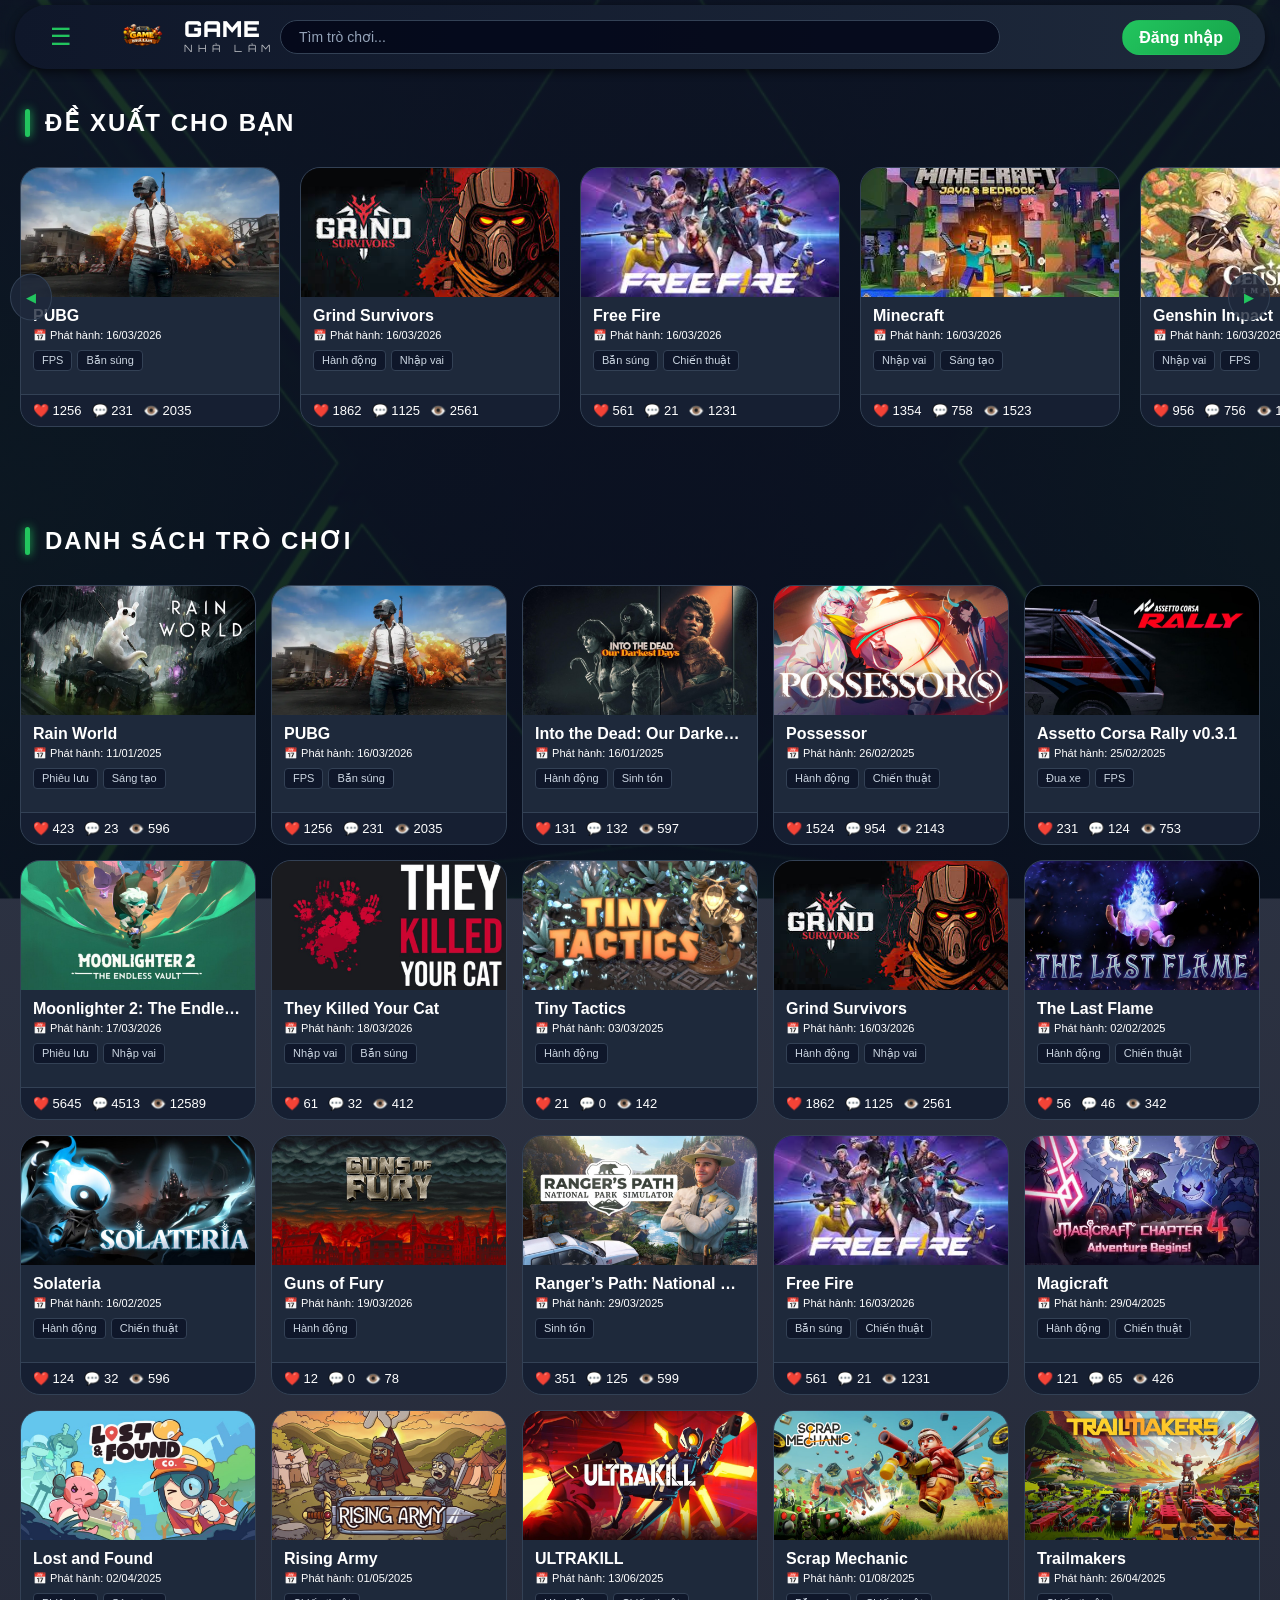
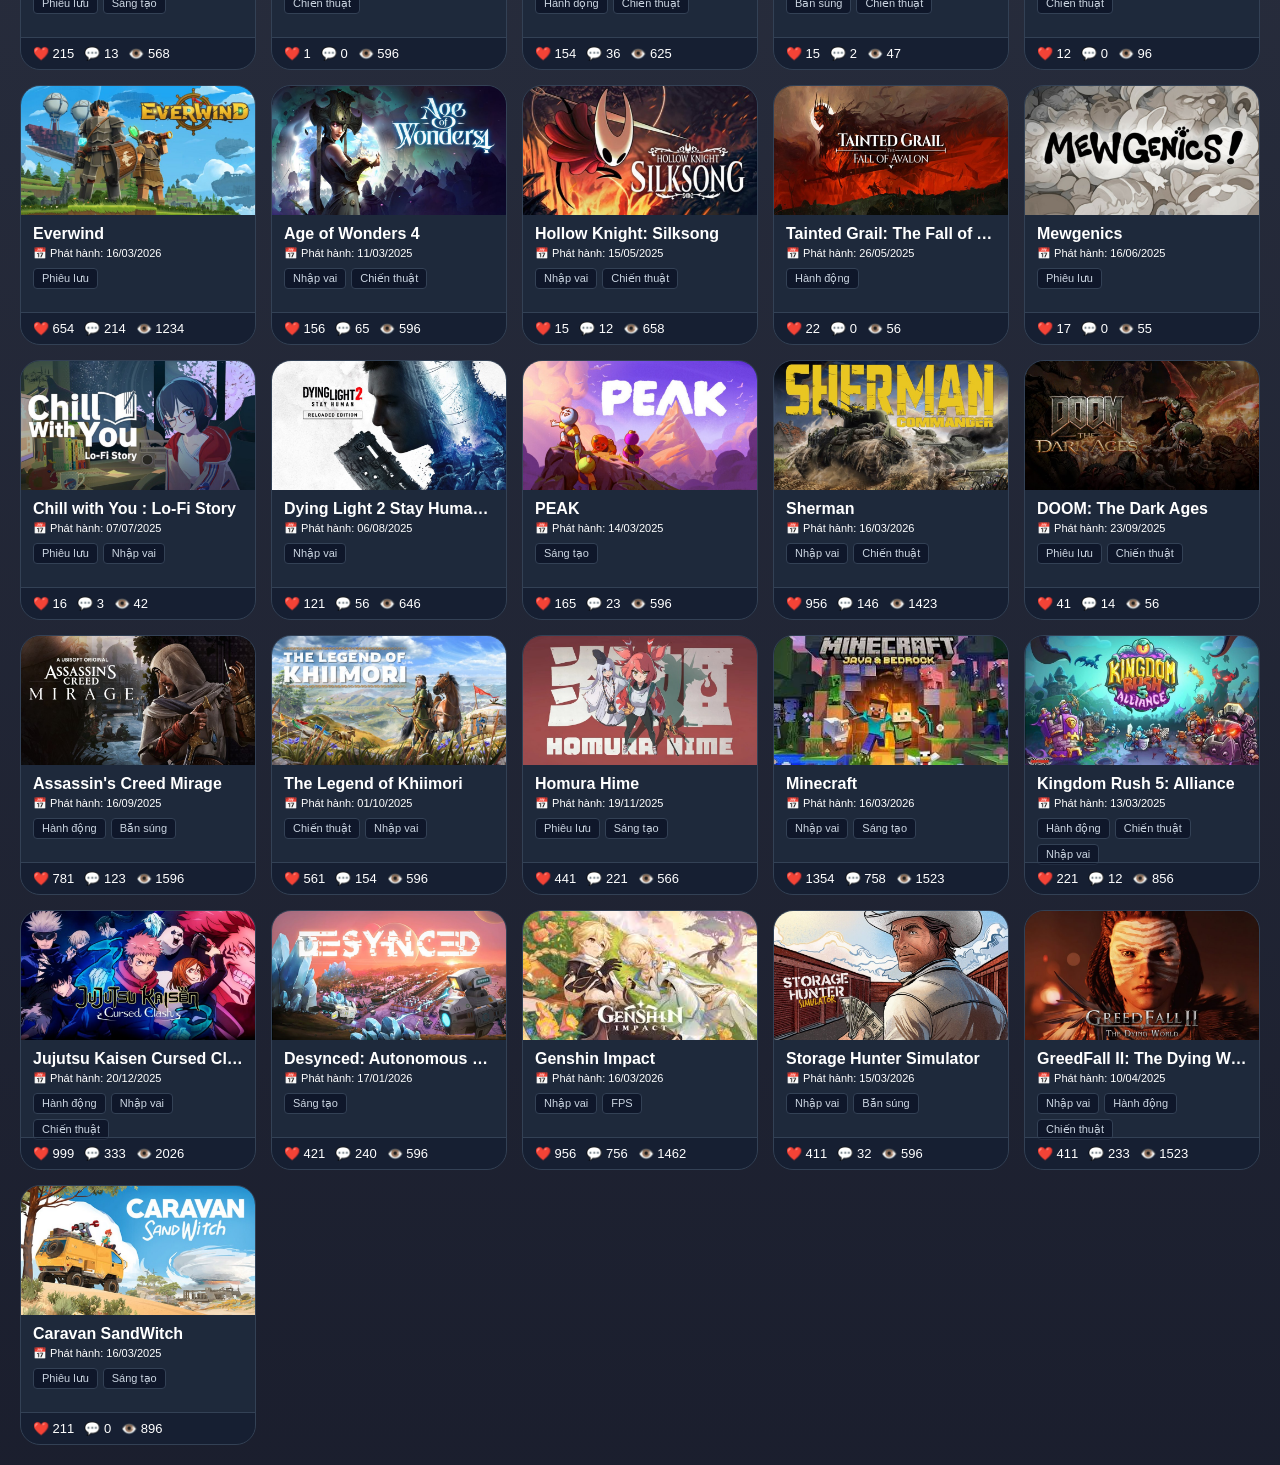
==== commit 169fe4a3: "add web" ====
--- a/index.html
+++ b/index.html
@@ -12,7 +12,10 @@
     <link href="tkdienthoai.css" rel="stylesheet">
     <link href="tklap.css" rel="stylesheet">
     <link href="logo.css" rel="stylesheet">
-    <link href="https://fonts.googleapis.com/css2?family=Black+Ops+One&family=Orbitron:wght@900&family=Russo+One&display=swap" rel="stylesheet">
+    <link
+        href="https://fonts.googleapis.com/css2?family=Black+Ops+One&family=Orbitron:wght@900&family=Russo+One&display=swap"
+        rel="stylesheet">
+
     <style>
     </style>
 </head>
@@ -34,7 +37,7 @@
             </div>
         </div>
 
-       
+
         <a href="#">💬 Hỗ trợ</a>
     </div>
 
@@ -43,17 +46,17 @@
             <div class="left">
                 <span class="menu-btn" onclick="toggleMenu(event)">☰</span>
                 <div class="logo-container">
-                <img src="logo_preview_rev_1.png" alt="Game Nhà Làm" class="header-logo">
-                <div class="logo-text">
-                    <span class="logo-main">GAME</span>
-                    <span class="logo-sub">NHÀ LÀM</span>
-                </div>
-            </div>
+                    <img src="logo_preview_rev_1.png" alt="Game Nhà Làm" class="header-logo">
+                    <div class="logo-text">
+                        <span class="logo-main">GAME</span>
+                        <span class="logo-sub">NHÀ LÀM</span>
+                    </div>
+                </div>
             </div>
 
             <div class="center">
                 <div class="search-box">
-                    <input type="text" id="searchGame" placeholder="Tìm trò chơi...">
+                    <input type="text" id="searchInput" placeholder="Tìm trò chơi...">
                 </div>
             </div>
 
@@ -91,8 +94,7 @@
                     <div class="card-body">
                         <h2 class="game-title">PUBG</h2>
                         <p class="release-date">📅 Phát hành: 16/03/2026</p>
-                        <div class="tags" >
-                            <span>Chiến thuật</span>
+                        <div class="tags">
                             <span>FPS</span>
                             <span>Bắn súng</span>
                         </div>
@@ -261,1010 +263,1034 @@
             <button class="nut phai hide-on-search">▶</button>
         </div>
     </div>
-        <div class="tieude hide-on-search">DANH SÁCH TRÒ CHƠI</div>
-
-        <div class="game-grid">
-            <div class="game-item">
-                <a href="gfdg.html" class="game-card card-link">
-                    <div class="card-header">
-                        <img src="rainworld.jpg" alt="Game Banner">
-
-                    </div>
-
-                    <div class="card-body">
-                        <h2 class="game-title">Rain World</h2>
-                        <p class="release-date">📅 Phát hành: 11/01/2025</p>
-                        <div class="tags">
-                            <span>Phiêu lưu</span>
-                             <span>Sáng tạo</span>
-                        </div>
-                    </div>
-
-                    <div class="card-footer">
-                        <div class="metrics">
-                            <span>❤️ 423</span>
-                            <span>💬 23</span>
-                            <span>👁️ 596</span>
-                        </div>
-                    </div>
-                </a>
-            </div>
-
-            <div class="game-item">
-                <a href="gfdg.html" class="game-card card-link">
-                    <div class="card-header">
-                        <img src="IntotheDeadOurDarkestDays.jpg" alt="Game Banner">
-
-                    </div>
-
-                    <div class="card-body">
-                        <h2 class="game-title">Into the Dead: Our Darkest Day</h2>
-                        <p class="release-date">📅 Phát hành: 16/01/2025</p>
-                        <div class="tags">
-                            <span>Hành động</span>
-                            <span>Sinh tồn</span>
-                        </div>
-                    </div>
-
-                    <div class="card-footer">
-                        <div class="metrics">
-                            <span>❤️ 131</span>
-                            <span>💬 132</span>
-                            <span>👁️ 597</span>
-                        </div>
-                    </div>
-                </a>
-            </div>
-            <div class="game-item">
-                <a href="gfdg.html" class="game-card card-link">
-                    <div class="card-header">
-                        <img src="possessor.jpg" alt="Game Banner">
-
-                    </div>
-
-                    <div class="card-body">
-                        <h2 class="game-title">Possessor</h2>
-                        <p class="release-date">📅 Phát hành: 26/02/2025</p>
-                        <div class="tags">
-                            <span>Hành động</span>
-                            <span>Chiến thuật</span>
-                        </div>
-                    </div>
-
-                    <div class="card-footer">
-                        <div class="metrics">
-                            <span>❤️ 1524</span>
-                            <span>💬 954</span>
-                            <span>👁️ 2143</span>
-                        </div>
-                    </div>
-                </a>
-            </div>
-            <div class="game-item">
-                <a href="gfdg.html" class="game-card card-link">
-                    <div class="card-header">
-                        <img src="car.jpg" alt="Game Banner">
-
-                    </div>
-
-                    <div class="card-body">
-                        <h2 class="game-title">Assetto Corsa Rally v0.3.1</h2>
-                        <p class="release-date">📅 Phát hành: 25/02/2025</p>
-                        <div class="tags">
-                            <span>Đua xe</span>
-                            <span>FPS</span>
-                        </div>
-                    </div>
-
-                    <div class="card-footer">
-                        <div class="metrics">
-                            <span>❤️ 231</span>
-                            <span>💬 124</span>
-                            <span>👁️ 753</span>
-                        </div>
-                    </div>
-                </a>
-            </div>
-            <div class="game-item">
-                <a href="gfdg.html" class="game-card card-link">
-                    <div class="card-header">
-                        <img src="The Endless Vault.jpg" alt="Game Banner">
-
-                    </div>
-
-                    <div class="card-body">
-                        <h2 class="game-title">Moonlighter 2: The Endless Vault</h2>
-                        <p class="release-date">📅 Phát hành: 17/03/2026</p>
-                        <div class="tags">
-                            <span>Phiêu lưu</span>
-                            <span>Nhập vai</span>
-                        </div>
-                    </div>
-
-                    <div class="card-footer">
-                        <div class="metrics">
-                            <span>❤️ 5645</span>
-                            <span>💬 4513</span>
-                            <span>👁️ 12589</span>
-                        </div>
-                    </div>
-                </a>
-            </div>
-            <div class="game-item">
-                <a href="gfdg.html" class="game-card card-link">
-                    <div class="card-header">
-                        <img src="Theykill.jpg" alt="Game Banner">
-
-                    </div>
-
-                    <div class="card-body">
-                        <h2 class="game-title">They Killed Your Cat</h2>
-                        <p class="release-date">📅 Phát hành: 18/03/2026</p>
-                        <div class="tags">
-                            <span>Nhập vai</span>
-                            <span>Bắn súng</span>
-                        </div>
-                    </div>
-
-                    <div class="card-footer">
-                        <div class="metrics">
-                            <span>❤️ 61</span>
-                            <span>💬 32</span>
-                            <span>👁️ 412</span>
-                        </div>
-                    </div>
-                </a>
-            </div>
-            <div class="game-item">
-                <a href="gfdg.html" class="game-card card-link">
-                    <div class="card-header">
-                        <img src="ti.jpg" alt="Game Banner">
-
-                    </div>
-
-                    <div class="card-body">
-                        <h2 class="game-title">Tiny Tactics</h2>
-                        <p class="release-date">📅 Phát hành: 03/03/2025</p>
-                        <div class="tags">
-                            <span>Hành động</span>
-                        </div>
-                    </div>
-
-                    <div class="card-footer">
-                        <div class="metrics">
-                            <span>❤️ 21</span>
-                            <span>💬 0</span>
-                            <span>👁️ 142</span>
-                        </div>
-                    </div>
-                </a>
-            </div>
-            <div class="game-item">
-                <a href="gfdg.html" class="game-card card-link">
-                    <div class="card-header">
-                        <img src="thelast.jpg" alt="Game Banner">
-
-                    </div>
-
-                    <div class="card-body">
-                        <h2 class="game-title">The Last Flame</h2>
-                        <p class="release-date">📅 Phát hành: 02/02/2025</p>
-                        <div class="tags">
-                            <span>Hành động</span>
-                            <span>Chiến thuật</span>
-                        </div>
-                    </div>
-
-                    <div class="card-footer">
-                        <div class="metrics">
-                            <span>❤️ 56</span>
-                            <span>💬 46</span>
-                            <span>👁️ 342</span>
-                        </div>
-                    </div>
-                </a>
-            </div>
-            <div class="game-item">
-                <a href="gfdg.html" class="game-card card-link">
-                    <div class="card-header">
-                        <img src="sola.jpg" alt="Game Banner">
-
-                    </div>
-
-                    <div class="card-body">
-                        <h2 class="game-title">Solateria</h2>
-                        <p class="release-date">📅 Phát hành: 16/02/2025</p>
-                        <div class="tags">
-                            <span>Hành động</span>
-                            <span>Chiến thuật</span>
-                        </div>
-                    </div>
-
-                    <div class="card-footer">
-                        <div class="metrics">
-                            <span>❤️ 124</span>
-                            <span>💬 32</span>
-                            <span>👁️ 596</span>
-                        </div>
-                    </div>
-                </a>
-            </div>
-            <div class="game-item">
-                <a href="gfdg.html" class="game-card card-link">
-                    <div class="card-header">
-                        <img src="gun.jpg" alt="Game Banner">
-
-                    </div>
-
-                    <div class="card-body">
-                        <h2 class="game-title">Guns of Fury</h2>
-                        <p class="release-date">📅 Phát hành: 19/03/2026</p>
-                        <div class="tags">
-                            <span>Hành động</span>
-                        </div>
-                    </div>
-
-                    <div class="card-footer">
-                        <div class="metrics">
-                            <span>❤️ 12</span>
-                            <span>💬 0</span>
-                            <span>👁️ 78</span>
-                        </div>
-                    </div>
-                </a>
-            </div>
-            <div class="game-item">
-                <a href="gfdg.html" class="game-card card-link">
-                    <div class="card-header">
-                        <img src="rân.jpg" alt="Game Banner">
-
-                    </div>
-
-                    <div class="card-body">
-                        <h2 class="game-title">Ranger’s Path: National Park Simulator</h2>
-                        <p class="release-date">📅 Phát hành: 29/03/2025</p>
-                        <div class="tags">
-                            <span>Sinh tồn</span>
-                        </div>
-                    </div>
-
-                    <div class="card-footer">
-                        <div class="metrics">
-                            <span>❤️ 351</span>
-                            <span>💬 125</span>
-                            <span>👁️ 599</span>
-                        </div>
-                    </div>
-                </a>
-            </div>
-            <div class="game-item">
-                <a href="gfdg.html" class="game-card card-link">
-                    <div class="card-header">
-                        <img src="ma.jpg" alt="Game Banner">
-
-                    </div>
-
-                    <div class="card-body">
-                        <h2 class="game-title">Magicraft</h2>
-                        <p class="release-date">📅 Phát hành: 29/04/2025</p>
-                        <div class="tags">
-                            <span>Hành động</span>
-                            <span>Chiến thuật</span>
-                        </div>
-                    </div>
-
-                    <div class="card-footer">
-                        <div class="metrics">
-                            <span>❤️ 121</span>
-                            <span>💬 65</span>
-                            <span>👁️ 426</span>
-                        </div>
-                    </div>
-                </a>
-            </div>
-            <div class="game-item">
-                <a href="gfdg.html" class="game-card card-link">
-                    <div class="card-header">
-                        <img src="lo.jpg" alt="Game Banner">
-
-                    </div>
-
-                    <div class="card-body">
-                        <h2 class="game-title">Lost and Found</h2>
-                        <p class="release-date">📅 Phát hành: 02/04/2025</p>
-                        <div class="tags">
-                            <span>Phiêu lưu</span>
-                            <span>Sáng tạo</span>
-                        </div>
-                    </div>
-
-                    <div class="card-footer">
-                        <div class="metrics">
-                            <span>❤️ 215</span>
-                            <span>💬 13</span>
-                            <span>👁️ 568</span>
-                        </div>
-                    </div>
-                </a>
-            </div>
-            <div class="game-item">
-                <a href="gfdg.html" class="game-card card-link">
-                    <div class="card-header">
-                        <img src="ri.jpg" alt="Game Banner">
-
-                    </div>
-
-                    <div class="card-body">
-                        <h2 class="game-title">Rising Army</h2>
-                        <p class="release-date">📅 Phát hành: 01/05/2025</p>
-                        <div class="tags">
-                            <span>Chiến thuật</span>
-                        </div>
-                    </div>
-
-                    <div class="card-footer">
-                        <div class="metrics">
-                            <span>❤️ 1</span>
-                            <span>💬 0</span>
-                            <span>👁️ 596</span>
-                        </div>
-                    </div>
-                </a>
-            </div>
-            <div class="game-item">
-                <a href="gfdg.html" class="game-card card-link">
-                    <div class="card-header">
-                        <img src="ul.jpg" alt="Game Banner">
-
-                    </div>
-
-                    <div class="card-body">
-                        <h2 class="game-title">ULTRAKILL</h2>
-                        <p class="release-date">📅 Phát hành: 13/06/2025</p>
-                        <div class="tags">
-                            <span>Hành động</span>
-                            <span>Chiến thuật</span>
-                        </div>
-                    </div>
-
-                    <div class="card-footer">
-                        <div class="metrics">
-                            <span>❤️ 154</span>
-                            <span>💬 36</span>
-                            <span>👁️ 625</span>
-                        </div>
-                    </div>
-                </a>
-            </div>
-            <div class="game-item">
-                <a href="gfdg.html" class="game-card card-link">
-                    <div class="card-header">
-                        <img src="sc.jpg" alt="Game Banner">
-
-                    </div>
-
-                    <div class="card-body">
-                        <h2 class="game-title">Scrap Mechanic</h2>
-                        <p class="release-date">📅 Phát hành: 01/08/2025</p>
-                        <div class="tags">
-                            <span>Bắn súng</span>
-                            <span>Chiến thuật</span>
-                        </div>
-                    </div>
-
-                    <div class="card-footer">
-                        <div class="metrics">
-                            <span>❤️ 15</span>
-                            <span>💬 2</span>
-                            <span>👁️ 47</span>
-                        </div>
-                    </div>
-                </a>
-            </div>
-            <div class="game-item">
-                <a href="gfdg.html" class="game-card card-link">
-                    <div class="card-header">
-                        <img src="tra.jpg" alt="Game Banner">
-
-                    </div>
-
-                    <div class="card-body">
-                        <h2 class="game-title">Trailmakers</h2>
-                        <p class="release-date">📅 Phát hành: 26/04/2025</p>
-                        <div class="tags">
-                            <span>Chiến thuật</span>
-                        </div>
-                    </div>
-
-                    <div class="card-footer">
-                        <div class="metrics">
-                            <span>❤️ 12</span>
-                            <span>💬 0</span>
-                            <span>👁️ 96</span>
-                        </div>
-                    </div>
-                </a>
-            </div>
-            <div class="game-item">
-                <a href="gfdg.html" class="game-card card-link">
-                    <div class="card-header">
-                        <img src="age.jpg" alt="Game Banner">
-
-                    </div>
-
-                    <div class="card-body">
-                        <h2 class="game-title">Age of Wonders 4</h2>
-                        <p class="release-date">📅 Phát hành: 11/03/2025</p>
-                        <div class="tags">
-                            <span>Nhập vai</span>
-                            <span>Chiến thuật</span>
-                        </div>
-                    </div>
-
-                    <div class="card-footer">
-                        <div class="metrics">
-                            <span>❤️ 156</span>
-                            <span>💬 65</span>
-                            <span>👁️ 596</span>
-                        </div>
-                    </div>
-                </a>
-            </div>
-            <div class="game-item">
-                <a href="gfdg.html" class="game-card card-link">
-                    <div class="card-header">
-                        <img src="si.jpg" alt="Game Banner">
-
-                    </div>
-
-                    <div class="card-body">
-                        <h2 class="game-title">Hollow Knight: Silksong</h2>
-                        <p class="release-date">📅 Phát hành: 15/05/2025</p>
-                        <div class="tags">
-                            <span>Nhập vai</span>
-                            <span>Chiến thuật</span>
-                        </div>
-                    </div>
-
-                    <div class="card-footer">
-                        <div class="metrics">
-                            <span>❤️ 15</span>
-                            <span>💬 12</span>
-                            <span>👁️ 658</span>
-                        </div>
-                    </div>
-                </a>
-            </div>
-            <div class="game-item">
-                <a href="gfdg.html" class="game-card card-link">
-                    <div class="card-header">
-                        <img src="tai.jpg" alt="Game Banner">
-
-                    </div>
-
-                    <div class="card-body">
-                        <h2 class="game-title">Tainted Grail: The Fall of Avalon</h2>
-                        <p class="release-date">📅 Phát hành: 26/05/2025</p>
-                        <div class="tags">
-                            <span>Hành động</span>
-                        </div>
-                    </div>
-
-                    <div class="card-footer">
-                        <div class="metrics">
-                            <span>❤️ 22</span>
-                            <span>💬 0</span>
-                            <span>👁️ 56</span>
-                        </div>
-                    </div>
-                </a>
-            </div>
-            <div class="game-item">
-                <a href="gfdg.html" class="game-card card-link">
-                    <div class="card-header">
-                        <img src="me.jpg" alt="Game Banner">
-
-                    </div>
-
-                    <div class="card-body">
-                        <h2 class="game-title">Mewgenics</h2>
-                        <p class="release-date">📅 Phát hành: 16/06/2025</p>
-                        <div class="tags">
-                            <span>Phiêu lưu</span>
-                        </div>
-                    </div>
-
-                    <div class="card-footer">
-                        <div class="metrics">
-                            <span>❤️ 17</span>
-                            <span>💬 0</span>
-                            <span>👁️ 55</span>
-                        </div>
-                    </div>
-                </a>
-            </div>
-            <div class="game-item">
-                <a href="gfdg.html" class="game-card card-link">
-                    <div class="card-header">
-                        <img src="chill.jpg" alt="Game Banner">
-
-                    </div>
-
-                    <div class="card-body">
-                        <h2 class="game-title">Chill with You : Lo-Fi Story</h2>
-                        <p class="release-date">📅 Phát hành: 07/07/2025</p>
-                        <div class="tags">
-                            <span>Phiêu lưu</span>
-                            <span>Nhập vai</span>
-                        </div>
-                    </div>
-
-                    <div class="card-footer">
-                        <div class="metrics">
-                            <span>❤️ 16</span>
-                            <span>💬 3</span>
-                            <span>👁️ 42</span>
-                        </div>
-                    </div>
-                </a>
-            </div>
-            <div class="game-item">
-                <a href="gfdg.html" class="game-card card-link">
-                    <div class="card-header">
-                        <img src="dy.jpg" alt="Game Banner">
-
-                    </div>
-
-                    <div class="card-body">
-                        <h2 class="game-title">Dying Light 2 Stay Human - Reloaded Edition</h2>
-                        <p class="release-date">📅 Phát hành: 06/08/2025</p>
-                        <div class="tags">
-                            <span>Nhập vai</span>
-                        </div>
-                    </div>
-
-                    <div class="card-footer">
-                        <div class="metrics">
-                            <span>❤️ 121</span>
-                            <span>💬 56</span>
-                            <span>👁️ 646</span>
-                        </div>
-                    </div>
-                </a>
-            </div>
-            <div class="game-item">
-                <a href="gfdg.html" class="game-card card-link">
-                    <div class="card-header">
-                        <img src="pe.jpg" alt="Game Banner">
-
-                    </div>
-
-                    <div class="card-body">
-                        <h2 class="game-title">PEAK</h2>
-                        <p class="release-date">📅 Phát hành: 14/03/2025</p>
-                        <div class="tags">
-                            <span>Sáng tạo</span>
-                        </div>
-                    </div>
-
-                    <div class="card-footer">
-                        <div class="metrics">
-                            <span>❤️ 165</span>
-                            <span>💬 23</span>
-                            <span>👁️ 596</span>
-                        </div>
-                    </div>
-                </a>
-            </div>
-            <div class="game-item">
-                <a href="gfdg.html" class="game-card card-link">
-                    <div class="card-header">
-                        <img src="do.jpg" alt="Game Banner">
-
-                    </div>
-
-                    <div class="card-body">
-                        <h2 class="game-title">DOOM: The Dark Ages</h2>
-                        <p class="release-date">📅 Phát hành: 23/09/2025</p>
-                        <div class="tags">
-                            <span>Phiêu lưu</span>
-                            <span>Chiến thuật</span>
-                        </div>
-                    </div>
-
-                    <div class="card-footer">
-                        <div class="metrics">
-                            <span>❤️ 41</span>
-                            <span>💬 14</span>
-                            <span>👁️ 56</span>
-                        </div>
-                    </div>
-                </a>
-            </div>
-            <div class="game-item">
-                <a href="gfdg.html" class="game-card card-link">
-                    <div class="card-header">
-                        <img src="as.jpg" alt="Game Banner">
-
-                    </div>
-
-                    <div class="card-body">
-                        <h2 class="game-title">Assassin's Creed Mirage</h2>
-                        <p class="release-date">📅 Phát hành: 16/09/2025</p>
-                        <div class="tags">
-                            <span>Hành động</span>
-                            <span>Bắn súng</span>
-                        </div>
-                    </div>
-
-                    <div class="card-footer">
-                        <div class="metrics">
-                            <span>❤️ 781</span>
-                            <span>💬 123</span>
-                            <span>👁️ 1596</span>
-                        </div>
-                    </div>
-                </a>
-            </div>
-            <div class="game-item">
-                <a href="gfdg.html" class="game-card card-link">
-                    <div class="card-header">
-                        <img src="thê.jpg" alt="Game Banner">
-
-                    </div>
-
-                    <div class="card-body">
-                        <h2 class="game-title">The Legend of Khiimori </h2>
-                        <p class="release-date">📅 Phát hành: 01/10/2025</p>
-                        <div class="tags">
-                            <span>Chiến thuật</span>
-                            <span>Nhập vai</span>
-                        </div>
-                    </div>
-
-                    <div class="card-footer">
-                        <div class="metrics">
-                            <span>❤️ 561</span>
-                            <span>💬 154</span>
-                            <span>👁️ 596</span>
-                        </div>
-                    </div>
-                </a>
-            </div>
-            <div class="game-item">
-                <a href="gfdg.html" class="game-card card-link">
-                    <div class="card-header">
-                        <img src="ho.jpg" alt="Game Banner">
-
-                    </div>
-
-                    <div class="card-body">
-                        <h2 class="game-title">Homura Hime</h2>
-                        <p class="release-date">📅 Phát hành: 19/11/2025</p>
-                        <div class="tags">
-                            <span>Phiêu lưu</span>
-                            <span>Sáng tạo</span>
-                        </div>
-                    </div>
-
-                    <div class="card-footer">
-                        <div class="metrics">
-                            <span>❤️ 441</span>
-                            <span>💬 221</span>
-                            <span>👁️ 566</span>
-                        </div>
-                    </div>
-                </a>
-            </div>
-            <div class="game-item">
-                <a href="gfdg.html" class="game-card card-link">
-                    <div class="card-header">
-                        <img src="kin.jpg" alt="Game Banner">
-
-                    </div>
-
-                    <div class="card-body">
-                        <h2 class="game-title">Kingdom Rush 5: Alliance</h2>
-                        <p class="release-date">📅 Phát hành: 13/03/2025</p>
-                        <div class="tags">
-                            <span>Hành động</span>
-                            <span>Chiến thuật</span>
-                            <span>Nhập vai</span>
-                        </div>
-                    </div>
-
-                    <div class="card-footer">
-                        <div class="metrics">
-                            <span>❤️ 221</span>
-                            <span>💬 12</span>
-                            <span>👁️ 856</span>
-                        </div>
-                    </div>
-                </a>
-            </div>
-            <div class="game-item">
-                <a href="gfdg.html" class="game-card card-link">
-                    <div class="card-header">
-                        <img src="ju.jpg" alt="Game Banner">
-
-                    </div>
-
-                    <div class="card-body">
-                        <h2 class="game-title">Jujutsu Kaisen Cursed Clash - Ultimate Edition</h2>
-                        <p class="release-date">📅 Phát hành: 20/12/2025</p>
-                        <div class="tags">
-                            <span>Hành động</span>
-                            <span>Nhập vai</span>
-                            <span>Chiến thuật</span>
-                        </div>
-                    </div>
-
-                    <div class="card-footer">
-                        <div class="metrics">
-                            <span>❤️ 999</span>
-                            <span>💬 333</span>
-                            <span>👁️ 2026</span>
-                        </div>
-                    </div>
-                </a>
-            </div>
-            <div class="game-item">
-                <a href="gfdg.html" class="game-card card-link">
-                    <div class="card-header">
-                        <img src="des.jpg" alt="Game Banner">
-
-                    </div>
-
-                    <div class="card-body">
-                        <h2 class="game-title">Desynced: Autonomous Colony Simulator</h2>
-                        <p class="release-date">📅 Phát hành: 17/01/2026</p>
-                        <div class="tags">
-                            <span>Sáng tạo</span>
-                  </div>
-                    </div>
-
-                    <div class="card-footer">
-                        <div class="metrics">
-                            <span>❤️ 421</span>
-                            <span>💬 240</span>
-                            <span>👁️ 596</span>
-                        </div>
-                    </div>
-                </a>
-            </div>
-            <div class="game-item">
-                <a href="gfdg.html" class="game-card card-link">
-                    <div class="card-header">
-                        <img src="sto.jpg" alt="Game Banner">
-
-                    </div>
-
-                    <div class="card-body">
-                        <h2 class="game-title">Storage Hunter Simulator</h2>
-                        <p class="release-date">📅 Phát hành: 15/03/2026</p>
-                        <div class="tags">
-                            <span>Nhập vai</span>
-                            <span>Bắn súng</span>
-                        </div>
-                    </div>
-
-                    <div class="card-footer">
-                        <div class="metrics">
-                            <span>❤️ 411</span>
-                            <span>💬 32</span>
-                            <span>👁️ 596</span>
-                        </div>
-                    </div>
-                </a>
-            </div>
-            <div class="game-item">
-                <a href="gfdg.html" class="game-card card-link">
-                    <div class="card-header">
-                        <img src="gre.jpg" alt="Game Banner">
-
-                    </div>
-
-                    <div class="card-body">
-                        <h2 class="game-title">GreedFall II: The Dying World</h2>
-                        <p class="release-date">📅 Phát hành: 10/04/2025</p>
-                        <div class="tags">
-                            <span>Nhập vai</span>
-                            <span>Hành động</span>
-                            <span>Chiến thuật</span>
-                        </div>
-                    </div>
-
-                    <div class="card-footer">
-                        <div class="metrics">
-                            <span>❤️ 411</span>
-                            <span>💬 233</span>
-                            <span>👁️ 1523</span>
-                        </div>
-                    </div>
-                </a>
-            </div>
-            <div class="game-item">
-                <a href="gfdg.html" class="game-card card-link">
-                    <div class="card-header">
-                        <img src="ca.jpg" alt="Game Banner">
-
-                    </div>
-
-                    <div class="card-body">
-                        <h2 class="game-title">Caravan SandWitch</h2>
-                        <p class="release-date">📅 Phát hành: 16/03/2025</p>
-                        <div class="tags">
-                            <span>Phiêu lưu</span>
-                            <span>Sáng tạo</span>
-                        </div>
-                    </div>
-
-                    <div class="card-footer">
-                        <div class="metrics">
-                            <span>❤️ 211</span>
-                            <span>💬 0</span>
-                            <span>👁️ 896</span>
-                        </div>
-                    </div>
-                </a>
-            </div>
-
-        </div>
-    
+    <div id="searchResult" class="gamelist"></div>
+    <div class="tieude hide-on-search">DANH SÁCH TRÒ CHƠI</div>
+
+    <div class="game-grid">
+        <div class="game-item">
+            <a href="gfdg.html" class="game-card card-link">
+                <div class="card-header">
+                    <img src="rainworld.jpg" alt="Game Banner">
+
+                </div>
+
+                <div class="card-body">
+                    <h2 class="game-title">Rain World</h2>
+                    <p class="release-date">📅 Phát hành: 11/01/2025</p>
+                    <div class="tags">
+                        <span>Phiêu lưu</span>
+                        <span>Sáng tạo</span>
+                    </div>
+                </div>
+
+                <div class="card-footer">
+                    <div class="metrics">
+                        <span>❤️ 423</span>
+                        <span>💬 23</span>
+                        <span>👁️ 596</span>
+                    </div>
+                </div>
+            </a>
+        </div>
+        <div class="game-item">
+            <a href="gfdg.html" class="game-card card-link">
+                <div class="card-header">
+                    <img src="pubg.webp" alt="Game Banner">
+
+                </div>
+
+                <div class="card-body">
+                    <h2 class="game-title">PUBG</h2>
+                    <p class="release-date">📅 Phát hành: 16/03/2026</p>
+                    <div class="tags">
+                        <span>FPS</span>
+                        <span>Bắn súng</span>
+                    </div>
+                </div>
+
+                <div class="card-footer">
+                    <div class="metrics">
+                        <span>❤️ 1256</span>
+                        <span>💬 231</span>
+                        <span>👁️ 2035</span>
+                    </div>
+                </div>
+            </a>
+        </div>
+        <div class="game-item">
+            <a href="gfdg.html" class="game-card card-link">
+                <div class="card-header">
+                    <img src="IntotheDeadOurDarkestDays.jpg" alt="Game Banner">
+
+                </div>
+
+                <div class="card-body">
+                    <h2 class="game-title">Into the Dead: Our Darkest Day</h2>
+                    <p class="release-date">📅 Phát hành: 16/01/2025</p>
+                    <div class="tags">
+                        <span>Hành động</span>
+                        <span>Sinh tồn</span>
+                    </div>
+                </div>
+
+                <div class="card-footer">
+                    <div class="metrics">
+                        <span>❤️ 131</span>
+                        <span>💬 132</span>
+                        <span>👁️ 597</span>
+                    </div>
+                </div>
+            </a>
+        </div>
+        <div class="game-item">
+            <a href="gfdg.html" class="game-card card-link">
+                <div class="card-header">
+                    <img src="possessor.jpg" alt="Game Banner">
+
+                </div>
+
+                <div class="card-body">
+                    <h2 class="game-title">Possessor</h2>
+                    <p class="release-date">📅 Phát hành: 26/02/2025</p>
+                    <div class="tags">
+                        <span>Hành động</span>
+                        <span>Chiến thuật</span>
+                    </div>
+                </div>
+
+                <div class="card-footer">
+                    <div class="metrics">
+                        <span>❤️ 1524</span>
+                        <span>💬 954</span>
+                        <span>👁️ 2143</span>
+                    </div>
+                </div>
+            </a>
+        </div>
+        <div class="game-item">
+            <a href="gfdg.html" class="game-card card-link">
+                <div class="card-header">
+                    <img src="car.jpg" alt="Game Banner">
+
+                </div>
+
+                <div class="card-body">
+                    <h2 class="game-title">Assetto Corsa Rally v0.3.1</h2>
+                    <p class="release-date">📅 Phát hành: 25/02/2025</p>
+                    <div class="tags">
+                        <span>Đua xe</span>
+                        <span>FPS</span>
+                    </div>
+                </div>
+
+                <div class="card-footer">
+                    <div class="metrics">
+                        <span>❤️ 231</span>
+                        <span>💬 124</span>
+                        <span>👁️ 753</span>
+                    </div>
+                </div>
+            </a>
+        </div>
+        <div class="game-item">
+            <a href="gfdg.html" class="game-card card-link">
+                <div class="card-header">
+                    <img src="The Endless Vault.jpg" alt="Game Banner">
+
+                </div>
+
+                <div class="card-body">
+                    <h2 class="game-title">Moonlighter 2: The Endless Vault</h2>
+                    <p class="release-date">📅 Phát hành: 17/03/2026</p>
+                    <div class="tags">
+                        <span>Phiêu lưu</span>
+                        <span>Nhập vai</span>
+                    </div>
+                </div>
+
+                <div class="card-footer">
+                    <div class="metrics">
+                        <span>❤️ 5645</span>
+                        <span>💬 4513</span>
+                        <span>👁️ 12589</span>
+                    </div>
+                </div>
+            </a>
+        </div>
+        <div class="game-item">
+            <a href="gfdg.html" class="game-card card-link">
+                <div class="card-header">
+                    <img src="Theykill.jpg" alt="Game Banner">
+
+                </div>
+
+                <div class="card-body">
+                    <h2 class="game-title">They Killed Your Cat</h2>
+                    <p class="release-date">📅 Phát hành: 18/03/2026</p>
+                    <div class="tags">
+                        <span>Nhập vai</span>
+                        <span>Bắn súng</span>
+                    </div>
+                </div>
+
+                <div class="card-footer">
+                    <div class="metrics">
+                        <span>❤️ 61</span>
+                        <span>💬 32</span>
+                        <span>👁️ 412</span>
+                    </div>
+                </div>
+            </a>
+        </div>
+        <div class="game-item">
+            <a href="gfdg.html" class="game-card card-link">
+                <div class="card-header">
+                    <img src="ti.jpg" alt="Game Banner">
+
+                </div>
+
+                <div class="card-body">
+                    <h2 class="game-title">Tiny Tactics</h2>
+                    <p class="release-date">📅 Phát hành: 03/03/2025</p>
+                    <div class="tags">
+                        <span>Hành động</span>
+                    </div>
+                </div>
+
+                <div class="card-footer">
+                    <div class="metrics">
+                        <span>❤️ 21</span>
+                        <span>💬 0</span>
+                        <span>👁️ 142</span>
+                    </div>
+                </div>
+            </a>
+        </div>
+        <div class="game-item">
+            <a href="gfdg.html" class="game-card card-link">
+                <div class="card-header">
+                    <img src="tải xuống.jpg" alt="Game Banner">
+
+                </div>
+
+                <div class="card-body">
+                    <h2 class="game-title">Grind Survivors</h2>
+                    <p class="release-date">📅 Phát hành: 16/03/2026</p>
+                    <div class="tags">
+                        <span>Hành động</span>
+                        <span>Nhập vai</span>
+                    </div>
+                </div>
+
+                <div class="card-footer">
+                    <div class="metrics">
+                        <span>❤️ 1862</span>
+                        <span>💬 1125</span>
+                        <span>👁️ 2561</span>
+                    </div>
+                </div>
+            </a>
+        </div>
+        <div class="game-item">
+            <a href="gfdg.html" class="game-card card-link">
+                <div class="card-header">
+                    <img src="thelast.jpg" alt="Game Banner">
+
+                </div>
+
+                <div class="card-body">
+                    <h2 class="game-title">The Last Flame</h2>
+                    <p class="release-date">📅 Phát hành: 02/02/2025</p>
+                    <div class="tags">
+                        <span>Hành động</span>
+                        <span>Chiến thuật</span>
+                    </div>
+                </div>
+
+                <div class="card-footer">
+                    <div class="metrics">
+                        <span>❤️ 56</span>
+                        <span>💬 46</span>
+                        <span>👁️ 342</span>
+                    </div>
+                </div>
+            </a>
+        </div>
+        <div class="game-item">
+            <a href="gfdg.html" class="game-card card-link">
+                <div class="card-header">
+                    <img src="sola.jpg" alt="Game Banner">
+
+                </div>
+
+                <div class="card-body">
+                    <h2 class="game-title">Solateria</h2>
+                    <p class="release-date">📅 Phát hành: 16/02/2025</p>
+                    <div class="tags">
+                        <span>Hành động</span>
+                        <span>Chiến thuật</span>
+                    </div>
+                </div>
+
+                <div class="card-footer">
+                    <div class="metrics">
+                        <span>❤️ 124</span>
+                        <span>💬 32</span>
+                        <span>👁️ 596</span>
+                    </div>
+                </div>
+            </a>
+        </div>
+        <div class="game-item">
+            <a href="gfdg.html" class="game-card card-link">
+                <div class="card-header">
+                    <img src="gun.jpg" alt="Game Banner">
+
+                </div>
+
+                <div class="card-body">
+                    <h2 class="game-title">Guns of Fury</h2>
+                    <p class="release-date">📅 Phát hành: 19/03/2026</p>
+                    <div class="tags">
+                        <span>Hành động</span>
+                    </div>
+                </div>
+
+                <div class="card-footer">
+                    <div class="metrics">
+                        <span>❤️ 12</span>
+                        <span>💬 0</span>
+                        <span>👁️ 78</span>
+                    </div>
+                </div>
+            </a>
+        </div>
+        <div class="game-item">
+            <a href="gfdg.html" class="game-card card-link">
+                <div class="card-header">
+                    <img src="rân.jpg" alt="Game Banner">
+
+                </div>
+
+                <div class="card-body">
+                    <h2 class="game-title">Ranger’s Path: National Park Simulator</h2>
+                    <p class="release-date">📅 Phát hành: 29/03/2025</p>
+                    <div class="tags">
+                        <span>Sinh tồn</span>
+                    </div>
+                </div>
+
+                <div class="card-footer">
+                    <div class="metrics">
+                        <span>❤️ 351</span>
+                        <span>💬 125</span>
+                        <span>👁️ 599</span>
+                    </div>
+                </div>
+            </a>
+        </div>
+        <div class="game-item">
+            <a href="gfdg.html" class="game-card card-link">
+                <div class="card-header">
+                    <img src="freelua.jpg" alt="Game Banner">
+
+                </div>
+
+                <div class="card-body">
+                    <h2 class="game-title">Free Fire</h2>
+                    <p class="release-date">📅 Phát hành: 16/03/2026</p>
+                    <div class="tags">
+                        <span>Bắn súng</span>
+                        <span>Chiến thuật</span>
+                    </div>
+                </div>
+
+                <div class="card-footer">
+                    <div class="metrics">
+                        <span>❤️ 561</span>
+                        <span>💬 21</span>
+                        <span>👁️ 1231</span>
+                    </div>
+                </div>
+            </a>
+        </div>
+        <div class="game-item">
+            <a href="gfdg.html" class="game-card card-link">
+                <div class="card-header">
+                    <img src="ma.jpg" alt="Game Banner">
+
+                </div>
+
+                <div class="card-body">
+                    <h2 class="game-title">Magicraft</h2>
+                    <p class="release-date">📅 Phát hành: 29/04/2025</p>
+                    <div class="tags">
+                        <span>Hành động</span>
+                        <span>Chiến thuật</span>
+                    </div>
+                </div>
+
+                <div class="card-footer">
+                    <div class="metrics">
+                        <span>❤️ 121</span>
+                        <span>💬 65</span>
+                        <span>👁️ 426</span>
+                    </div>
+                </div>
+            </a>
+        </div>
+        <div class="game-item">
+            <a href="gfdg.html" class="game-card card-link">
+                <div class="card-header">
+                    <img src="lo.jpg" alt="Game Banner">
+
+                </div>
+
+                <div class="card-body">
+                    <h2 class="game-title">Lost and Found</h2>
+                    <p class="release-date">📅 Phát hành: 02/04/2025</p>
+                    <div class="tags">
+                        <span>Phiêu lưu</span>
+                        <span>Sáng tạo</span>
+                    </div>
+                </div>
+
+                <div class="card-footer">
+                    <div class="metrics">
+                        <span>❤️ 215</span>
+                        <span>💬 13</span>
+                        <span>👁️ 568</span>
+                    </div>
+                </div>
+            </a>
+        </div>
+        <div class="game-item">
+            <a href="gfdg.html" class="game-card card-link">
+                <div class="card-header">
+                    <img src="ri.jpg" alt="Game Banner">
+
+                </div>
+
+                <div class="card-body">
+                    <h2 class="game-title">Rising Army</h2>
+                    <p class="release-date">📅 Phát hành: 01/05/2025</p>
+                    <div class="tags">
+                        <span>Chiến thuật</span>
+                    </div>
+                </div>
+
+                <div class="card-footer">
+                    <div class="metrics">
+                        <span>❤️ 1</span>
+                        <span>💬 0</span>
+                        <span>👁️ 596</span>
+                    </div>
+                </div>
+            </a>
+        </div>
+        <div class="game-item">
+            <a href="gfdg.html" class="game-card card-link">
+                <div class="card-header">
+                    <img src="ul.jpg" alt="Game Banner">
+
+                </div>
+
+                <div class="card-body">
+                    <h2 class="game-title">ULTRAKILL</h2>
+                    <p class="release-date">📅 Phát hành: 13/06/2025</p>
+                    <div class="tags">
+                        <span>Hành động</span>
+                        <span>Chiến thuật</span>
+                    </div>
+                </div>
+
+                <div class="card-footer">
+                    <div class="metrics">
+                        <span>❤️ 154</span>
+                        <span>💬 36</span>
+                        <span>👁️ 625</span>
+                    </div>
+                </div>
+            </a>
+        </div>
+        <div class="game-item">
+            <a href="gfdg.html" class="game-card card-link">
+                <div class="card-header">
+                    <img src="sc.jpg" alt="Game Banner">
+
+                </div>
+
+                <div class="card-body">
+                    <h2 class="game-title">Scrap Mechanic</h2>
+                    <p class="release-date">📅 Phát hành: 01/08/2025</p>
+                    <div class="tags">
+                        <span>Bắn súng</span>
+                        <span>Chiến thuật</span>
+                    </div>
+                </div>
+
+                <div class="card-footer">
+                    <div class="metrics">
+                        <span>❤️ 15</span>
+                        <span>💬 2</span>
+                        <span>👁️ 47</span>
+                    </div>
+                </div>
+            </a>
+        </div>
+        <div class="game-item">
+            <a href="gfdg.html" class="game-card card-link">
+                <div class="card-header">
+                    <img src="tra.jpg" alt="Game Banner">
+
+                </div>
+
+                <div class="card-body">
+                    <h2 class="game-title">Trailmakers</h2>
+                    <p class="release-date">📅 Phát hành: 26/04/2025</p>
+                    <div class="tags">
+                        <span>Chiến thuật</span>
+                    </div>
+                </div>
+
+                <div class="card-footer">
+                    <div class="metrics">
+                        <span>❤️ 12</span>
+                        <span>💬 0</span>
+                        <span>👁️ 96</span>
+                    </div>
+                </div>
+            </a>
+        </div>
+        <div class="game-item">
+            <a href="gfdg.html" class="game-card card-link">
+                <div class="card-header">
+                    <img src="everwind.jpg" alt="Game Banner">
+
+                </div>
+
+                <div class="card-body">
+                    <h2 class="game-title">Everwind</h2>
+                    <p class="release-date">📅 Phát hành: 16/03/2026</p>
+                    <div class="tags">
+                        <span>Phiêu lưu</span>
+                    </div>
+                </div>
+
+                <div class="card-footer">
+                    <div class="metrics">
+                        <span>❤️ 654</span>
+                        <span>💬 214</span>
+                        <span>👁️ 1234</span>
+                    </div>
+                </div>
+            </a>
+        </div>
+        <div class="game-item">
+            <a href="gfdg.html" class="game-card card-link">
+                <div class="card-header">
+                    <img src="age.jpg" alt="Game Banner">
+
+                </div>
+
+                <div class="card-body">
+                    <h2 class="game-title">Age of Wonders 4</h2>
+                    <p class="release-date">📅 Phát hành: 11/03/2025</p>
+                    <div class="tags">
+                        <span>Nhập vai</span>
+                        <span>Chiến thuật</span>
+                    </div>
+                </div>
+
+                <div class="card-footer">
+                    <div class="metrics">
+                        <span>❤️ 156</span>
+                        <span>💬 65</span>
+                        <span>👁️ 596</span>
+                    </div>
+                </div>
+            </a>
+        </div>
+        <div class="game-item">
+            <a href="gfdg.html" class="game-card card-link">
+                <div class="card-header">
+                    <img src="si.jpg" alt="Game Banner">
+
+                </div>
+
+                <div class="card-body">
+                    <h2 class="game-title">Hollow Knight: Silksong</h2>
+                    <p class="release-date">📅 Phát hành: 15/05/2025</p>
+                    <div class="tags">
+                        <span>Nhập vai</span>
+                        <span>Chiến thuật</span>
+                    </div>
+                </div>
+
+                <div class="card-footer">
+                    <div class="metrics">
+                        <span>❤️ 15</span>
+                        <span>💬 12</span>
+                        <span>👁️ 658</span>
+                    </div>
+                </div>
+            </a>
+        </div>
+        <div class="game-item">
+            <a href="gfdg.html" class="game-card card-link">
+                <div class="card-header">
+                    <img src="tai.jpg" alt="Game Banner">
+
+                </div>
+
+                <div class="card-body">
+                    <h2 class="game-title">Tainted Grail: The Fall of Avalon</h2>
+                    <p class="release-date">📅 Phát hành: 26/05/2025</p>
+                    <div class="tags">
+                        <span>Hành động</span>
+                    </div>
+                </div>
+
+                <div class="card-footer">
+                    <div class="metrics">
+                        <span>❤️ 22</span>
+                        <span>💬 0</span>
+                        <span>👁️ 56</span>
+                    </div>
+                </div>
+            </a>
+        </div>
+        <div class="game-item">
+            <a href="gfdg.html" class="game-card card-link">
+                <div class="card-header">
+                    <img src="me.jpg" alt="Game Banner">
+
+                </div>
+
+                <div class="card-body">
+                    <h2 class="game-title">Mewgenics</h2>
+                    <p class="release-date">📅 Phát hành: 16/06/2025</p>
+                    <div class="tags">
+                        <span>Phiêu lưu</span>
+                    </div>
+                </div>
+
+                <div class="card-footer">
+                    <div class="metrics">
+                        <span>❤️ 17</span>
+                        <span>💬 0</span>
+                        <span>👁️ 55</span>
+                    </div>
+                </div>
+            </a>
+        </div>
+        <div class="game-item">
+            <a href="gfdg.html" class="game-card card-link">
+                <div class="card-header">
+                    <img src="chill.jpg" alt="Game Banner">
+
+                </div>
+
+                <div class="card-body">
+                    <h2 class="game-title">Chill with You : Lo-Fi Story</h2>
+                    <p class="release-date">📅 Phát hành: 07/07/2025</p>
+                    <div class="tags">
+                        <span>Phiêu lưu</span>
+                        <span>Nhập vai</span>
+                    </div>
+                </div>
+
+                <div class="card-footer">
+                    <div class="metrics">
+                        <span>❤️ 16</span>
+                        <span>💬 3</span>
+                        <span>👁️ 42</span>
+                    </div>
+                </div>
+            </a>
+        </div>
+        <div class="game-item">
+            <a href="gfdg.html" class="game-card card-link">
+                <div class="card-header">
+                    <img src="dy.jpg" alt="Game Banner">
+
+                </div>
+
+                <div class="card-body">
+                    <h2 class="game-title">Dying Light 2 Stay Human - Reloaded Edition</h2>
+                    <p class="release-date">📅 Phát hành: 06/08/2025</p>
+                    <div class="tags">
+                        <span>Nhập vai</span>
+                    </div>
+                </div>
+
+                <div class="card-footer">
+                    <div class="metrics">
+                        <span>❤️ 121</span>
+                        <span>💬 56</span>
+                        <span>👁️ 646</span>
+                    </div>
+                </div>
+            </a>
+        </div>
+        <div class="game-item">
+            <a href="gfdg.html" class="game-card card-link">
+                <div class="card-header">
+                    <img src="pe.jpg" alt="Game Banner">
+
+                </div>
+
+                <div class="card-body">
+                    <h2 class="game-title">PEAK</h2>
+                    <p class="release-date">📅 Phát hành: 14/03/2025</p>
+                    <div class="tags">
+                        <span>Sáng tạo</span>
+                    </div>
+                </div>
+
+                <div class="card-footer">
+                    <div class="metrics">
+                        <span>❤️ 165</span>
+                        <span>💬 23</span>
+                        <span>👁️ 596</span>
+                    </div>
+                </div>
+            </a>
+        </div>
+        <div class="game-item">
+            <a href="gfdg.html" class="game-card card-link">
+                <div class="card-header">
+                    <img src="sherman.jpg" alt="Game Banner">
+
+                </div>
+
+                <div class="card-body">
+                    <h2 class="game-title">Sherman</h2>
+                    <p class="release-date">📅 Phát hành: 16/03/2026</p>
+                    <div class="tags">
+                        <span>Nhập vai</span>
+                        <span>Chiến thuật</span>
+                    </div>
+                </div>
+
+                <div class="card-footer">
+                    <div class="metrics">
+                        <span>❤️ 956</span>
+                        <span>💬 146</span>
+                        <span>👁️ 1423</span>
+                    </div>
+                </div>
+            </a>
+        </div>
+        <div class="game-item">
+            <a href="gfdg.html" class="game-card card-link">
+                <div class="card-header">
+                    <img src="do.jpg" alt="Game Banner">
+
+                </div>
+
+                <div class="card-body">
+                    <h2 class="game-title">DOOM: The Dark Ages</h2>
+                    <p class="release-date">📅 Phát hành: 23/09/2025</p>
+                    <div class="tags">
+                        <span>Phiêu lưu</span>
+                        <span>Chiến thuật</span>
+                    </div>
+                </div>
+
+                <div class="card-footer">
+                    <div class="metrics">
+                        <span>❤️ 41</span>
+                        <span>💬 14</span>
+                        <span>👁️ 56</span>
+                    </div>
+                </div>
+            </a>
+        </div>
+        <div class="game-item">
+            <a href="gfdg.html" class="game-card card-link">
+                <div class="card-header">
+                    <img src="as.jpg" alt="Game Banner">
+
+                </div>
+
+                <div class="card-body">
+                    <h2 class="game-title">Assassin's Creed Mirage</h2>
+                    <p class="release-date">📅 Phát hành: 16/09/2025</p>
+                    <div class="tags">
+                        <span>Hành động</span>
+                        <span>Bắn súng</span>
+                    </div>
+                </div>
+
+                <div class="card-footer">
+                    <div class="metrics">
+                        <span>❤️ 781</span>
+                        <span>💬 123</span>
+                        <span>👁️ 1596</span>
+                    </div>
+                </div>
+            </a>
+        </div>
+        <div class="game-item">
+            <a href="gfdg.html" class="game-card card-link">
+                <div class="card-header">
+                    <img src="thê.jpg" alt="Game Banner">
+
+                </div>
+
+                <div class="card-body">
+                    <h2 class="game-title">The Legend of Khiimori </h2>
+                    <p class="release-date">📅 Phát hành: 01/10/2025</p>
+                    <div class="tags">
+                        <span>Chiến thuật</span>
+                        <span>Nhập vai</span>
+                    </div>
+                </div>
+
+                <div class="card-footer">
+                    <div class="metrics">
+                        <span>❤️ 561</span>
+                        <span>💬 154</span>
+                        <span>👁️ 596</span>
+                    </div>
+                </div>
+            </a>
+        </div>
+        <div class="game-item">
+            <a href="gfdg.html" class="game-card card-link">
+                <div class="card-header">
+                    <img src="ho.jpg" alt="Game Banner">
+
+                </div>
+
+                <div class="card-body">
+                    <h2 class="game-title">Homura Hime</h2>
+                    <p class="release-date">📅 Phát hành: 19/11/2025</p>
+                    <div class="tags">
+                        <span>Phiêu lưu</span>
+                        <span>Sáng tạo</span>
+                    </div>
+                </div>
+
+                <div class="card-footer">
+                    <div class="metrics">
+                        <span>❤️ 441</span>
+                        <span>💬 221</span>
+                        <span>👁️ 566</span>
+                    </div>
+                </div>
+            </a>
+        </div>
+        <div class="game-item">
+            <a href="gfdg.html" class="game-card card-link">
+                <div class="card-header">
+                    <img src="mine.jpg" alt="Game Banner">
+
+                </div>
+
+                <div class="card-body">
+                    <h2 class="game-title">Minecraft</h2>
+                    <p class="release-date">📅 Phát hành: 16/03/2026</p>
+                    <div class="tags">
+                        <span>Nhập vai</span>
+                        <span>Sáng tạo</span>
+                    </div>
+                </div>
+
+                <div class="card-footer">
+                    <div class="metrics">
+                        <span>❤️ 1354</span>
+                        <span>💬 758</span>
+                        <span>👁️ 1523</span>
+                    </div>
+                </div>
+            </a>
+        </div>
+        <div class="game-item">
+            <a href="gfdg.html" class="game-card card-link">
+                <div class="card-header">
+                    <img src="kin.jpg" alt="Game Banner">
+
+                </div>
+
+                <div class="card-body">
+                    <h2 class="game-title">Kingdom Rush 5: Alliance</h2>
+                    <p class="release-date">📅 Phát hành: 13/03/2025</p>
+                    <div class="tags">
+                        <span>Hành động</span>
+                        <span>Chiến thuật</span>
+                        <span>Nhập vai</span>
+                    </div>
+                </div>
+
+                <div class="card-footer">
+                    <div class="metrics">
+                        <span>❤️ 221</span>
+                        <span>💬 12</span>
+                        <span>👁️ 856</span>
+                    </div>
+                </div>
+            </a>
+        </div>
+        <div class="game-item">
+            <a href="gfdg.html" class="game-card card-link">
+                <div class="card-header">
+                    <img src="ju.jpg" alt="Game Banner">
+
+                </div>
+
+                <div class="card-body">
+                    <h2 class="game-title">Jujutsu Kaisen Cursed Clash - Ultimate Edition</h2>
+                    <p class="release-date">📅 Phát hành: 20/12/2025</p>
+                    <div class="tags">
+                        <span>Hành động</span>
+                        <span>Nhập vai</span>
+                        <span>Chiến thuật</span>
+                    </div>
+                </div>
+
+                <div class="card-footer">
+                    <div class="metrics">
+                        <span>❤️ 999</span>
+                        <span>💬 333</span>
+                        <span>👁️ 2026</span>
+                    </div>
+                </div>
+            </a>
+        </div>
+        <div class="game-item">
+            <a href="gfdg.html" class="game-card card-link">
+                <div class="card-header">
+                    <img src="des.jpg" alt="Game Banner">
+
+                </div>
+
+                <div class="card-body">
+                    <h2 class="game-title">Desynced: Autonomous Colony Simulator</h2>
+                    <p class="release-date">📅 Phát hành: 17/01/2026</p>
+                    <div class="tags">
+                        <span>Sáng tạo</span>
+                    </div>
+                </div>
+
+                <div class="card-footer">
+                    <div class="metrics">
+                        <span>❤️ 421</span>
+                        <span>💬 240</span>
+                        <span>👁️ 596</span>
+                    </div>
+                </div>
+            </a>
+        </div>
+        <div class="game-item">
+            <a href="gfdg.html" class="game-card card-link">
+                <div class="card-header">
+                    <img src="genshim.jpg" alt="Game Banner">
+
+                </div>
+
+                <div class="card-body">
+                    <h2 class="game-title">Genshin Impact</h2>
+                    <p class="release-date">📅 Phát hành: 16/03/2026</p>
+                    <div class="tags">
+                        <span>Nhập vai</span>
+                        <span>FPS</span>
+                    </div>
+                </div>
+
+                <div class="card-footer">
+                    <div class="metrics">
+                        <span>❤️ 956</span>
+                        <span>💬 756</span>
+                        <span>👁️ 1462</span>
+                    </div>
+                </div>
+            </a>
+        </div>
+        <div class="game-item">
+            <a href="gfdg.html" class="game-card card-link">
+                <div class="card-header">
+                    <img src="sto.jpg" alt="Game Banner">
+
+                </div>
+
+                <div class="card-body">
+                    <h2 class="game-title">Storage Hunter Simulator</h2>
+                    <p class="release-date">📅 Phát hành: 15/03/2026</p>
+                    <div class="tags">
+                        <span>Nhập vai</span>
+                        <span>Bắn súng</span>
+                    </div>
+                </div>
+
+                <div class="card-footer">
+                    <div class="metrics">
+                        <span>❤️ 411</span>
+                        <span>💬 32</span>
+                        <span>👁️ 596</span>
+                    </div>
+                </div>
+            </a>
+        </div>
+        <div class="game-item">
+            <a href="gfdg.html" class="game-card card-link">
+                <div class="card-header">
+                    <img src="gre.jpg" alt="Game Banner">
+
+                </div>
+
+                <div class="card-body">
+                    <h2 class="game-title">GreedFall II: The Dying World</h2>
+                    <p class="release-date">📅 Phát hành: 10/04/2025</p>
+                    <div class="tags">
+                        <span>Nhập vai</span>
+                        <span>Hành động</span>
+                        <span>Chiến thuật</span>
+                    </div>
+                </div>
+
+                <div class="card-footer">
+                    <div class="metrics">
+                        <span>❤️ 411</span>
+                        <span>💬 233</span>
+                        <span>👁️ 1523</span>
+                    </div>
+                </div>
+            </a>
+        </div>
+        <div class="game-item">
+            <a href="gfdg.html" class="game-card card-link">
+                <div class="card-header">
+                    <img src="ca.jpg" alt="Game Banner">
+
+                </div>
+
+                <div class="card-body">
+                    <h2 class="game-title">Caravan SandWitch</h2>
+                    <p class="release-date">📅 Phát hành: 16/03/2025</p>
+                    <div class="tags">
+                        <span>Phiêu lưu</span>
+                        <span>Sáng tạo</span>
+                    </div>
+                </div>
+
+                <div class="card-footer">
+                    <div class="metrics">
+                        <span>❤️ 211</span>
+                        <span>💬 0</span>
+                        <span>👁️ 896</span>
+                    </div>
+                </div>
+            </a>
+        </div>
+
+    </div>
+
     <script>
-        /* 1. KHAI BÁO BIẾN DÙNG CHUNG */
-        const sidebar = document.getElementById("sidebar");
-        const categoryBtn = document.querySelector(".category");
-        const categoryMenu = document.querySelector(".category-content");
-
-
-        /* 2. QUẢN LÝ MENU (SIDEBAR & CATEGORY) */
-        function toggleMenu(e) {
-            e.stopPropagation();
-            sidebar.classList.toggle("show");
-        }
-
-        function toggleSubmenu(e) {
-            e.stopPropagation();
-            const menuContent = document.getElementById("genreMenu");
-            menuContent.classList.toggle("open");
-
-            const btn = e.currentTarget;
-            if (menuContent.classList.contains("open")) {
-                btn.innerHTML = '🔥 Thể loại <span style="float:right">▴</span>';
-            } else {
-                btn.innerHTML = '🔥 Thể loại <span style="float:right">▾</span>';
-            }
-        }
-
-        // Đóng menu khi click ra ngoài
-        document.addEventListener("click", function (e) {
-            // Đóng sidebar
-            if (sidebar && !sidebar.contains(e.target) && !e.target.classList.contains("menu-btn")) {
-                sidebar.classList.remove("show");
-            }
-            // Đóng category menu
-            if (categoryMenu) {
-                categoryMenu.classList.remove("show");
-            }
-        });
-
-        if (categoryBtn) {
-            categoryBtn.onclick = (e) => {
-                e.stopPropagation();
-                categoryMenu.classList.toggle("show");
-            }
-        }
-
-
-        /* 4. XỬ LÝ TRƯỢT DANH SÁCH GAME (SLIDER) */
-        const sliders = document.querySelectorAll('.gamelist');
-
-        sliders.forEach(slider => {
-            let isDown = false;
-            let startX;
-            let scrollLeft;
-            let isDragging = false;
-
-            slider.addEventListener('mousedown', (e) => {
-                isDown = true;
-                isDragging = false;
-                startX = e.pageX - slider.offsetLeft;
-                scrollLeft = slider.scrollLeft;
-            });
-
-            slider.addEventListener('mouseleave', () => isDown = false);
-            slider.addEventListener('mouseup', () => isDown = false);
-
-            slider.addEventListener('mousemove', (e) => {
-                if (!isDown) return;
-                const x = e.pageX - slider.offsetLeft;
-                const walk = (x - startX) * 2;
-                if (Math.abs(x - startX) > 5) isDragging = true;
-                e.preventDefault();
-                slider.scrollLeft = scrollLeft - walk;
-            });
-
-            // Chặn link khi đang kéo
-            const allLinks = slider.querySelectorAll('.motagame, .card-link');
-            allLinks.forEach(link => {
-                link.addEventListener('click', (e) => {
-                    if (isDragging) e.preventDefault();
-                });
-            });
-        });
-
-        /* 5. NÚT ĐIỀU HƯỚNG SLIDER (CUỘN 5 GAME) */
-        document.querySelectorAll('.slider').forEach(sliderContainer => {
-            const list = sliderContainer.querySelector('.gamelist');
-            const btnTrai = sliderContainer.querySelector('.trai');
-            const btnPhai = sliderContainer.querySelector('.phai');
-
-            const scrollNext = (direction) => {
-                const games = list.querySelectorAll('.motagame, .game-card');
-                if (games.length === 0) return;
-                const gameWidth = games[0].offsetWidth + 20;
-                const totalScroll = gameWidth * 5;
-
-                list.scrollBy({
-                    left: direction === 'next' ? totalScroll : -totalScroll,
-                    behavior: 'smooth'
-                });
-            };
-
-            if (btnPhai) btnPhai.onclick = () => scrollNext('next');
-            if (btnTrai) btnTrai.onclick = () => scrollNext('back');
-        });
-
-       /* 6. HỆ THỐNG TÌM KIẾM CHUẨN */
-const searchInput = document.getElementById("searchGame") || document.getElementById("searchInput");
-
-if (searchInput) {
-    // Lưu lại thứ tự và vị trí gốc để trả về khi xóa tìm kiếm
-    const originalPositions = [];
-    document.querySelectorAll(".game-item, .game-card").forEach((game) => {
-        originalPositions.push({
-            el: game,
-            parent: game.parentElement,
-            next: game.nextSibling
-        });
-    });
-
-    searchInput.addEventListener("input", function () {
-        let keyword = this.value.toLowerCase().trim();
-        let allGames = document.querySelectorAll(".game-item, .game-card");
-        let firstList = document.querySelector(".gamelist"); // Khung chứa chính
-
-        if (keyword !== "") {
-            document.body.classList.add("searching");
-            
-            allGames.forEach(game => {
-                let title = game.innerText.toLowerCase();
-                if (title.includes(keyword)) {
-                    // HIỆN VÀ ĐƯA LÊN ĐẦU: Bốc game khớp bỏ vào khung đầu tiên
-                    game.style.display = "flex"; 
-                    if (firstList) {
-                        firstList.prepend(game); // prepend sẽ đưa game lên vị trí số 1
-                    }
-                } else {
-                    // ẨN HOÀN TOÀN: Không cho chiếm chỗ trong Grid
-                    game.style.display = "none";
-                }
-            });
-        } else {
-            // TRẢ VỀ VỊ TRÍ CŨ
-            document.body.classList.remove("searching");
-            originalPositions.forEach(item => {
-                item.el.style.display = ""; 
-                if (item.parent) {
-                    item.parent.insertBefore(item.el, item.next);
-                }
-            });
-        }
-    });
-}
+
     </script>
-
+    <script src="./tk.js"></script>
 </body>
 
 </html>
--- a/tkchung.css
+++ b/tkchung.css
@@ -1,37 +1,86 @@
-.searching .game-item, 
-.searching .game-card {
-    display: flex !important;
-    flex-direction: column !important; /* Xếp chồng: Ảnh trên, Chữ dưới */
-    height: auto !important; /* Cho phép dãn theo nội dung */
-    min-height: 200px !important;
-    background: #1e293b !important;
-    border-radius: 8px !important;
-    overflow: visible !important; /* Không cắt cụt nội dung */
+/* 1. ẨN CÁC PHẦN THỪA KHI SEARCH */
+.searching .slider,
+.searching .tieude:first-of-type,
+.searching .hide-on-search,
+.searching .tieude,
+.searching .banner,
+.searching .release-date,
+.searching .tags {
+    display: none !important;
+    /* Ẩn slider, tiêu đề, banner, ngày phát hành, tags... để giao diện gọn lại */
 }
 
-/* Đảm bảo ảnh luôn ở trên cùng và không bị méo */
-.searching .card-header {
-    width: 100% !important;
-    order: -1 !important; 
-    overflow: hidden !important;
-    border-radius: 8px 8px 0 0 !important;
+/* 2. THIẾT LẬP CARD GAME */
+.searching .game-card {
+    display: flex !important;          /* Dùng flex */
+    flex-direction: column !important; /* Xếp nội dung theo chiều dọc */
+    height: 100% !important;           
+    min-height: 200px; /* Đảm bảo card đủ cao để chứa nội dung */
+    background: #1e293b; /* Màu nền card */
+    border-radius: 8px;  /* Bo góc */
+    overflow: hidden;    /* Ẩn phần tràn ra ngoài */
 }
 
-/* HIỆN LẠI CÁC THÀNH PHẦN BỊ ĐÈ/ẨN */
-.searching .game-title,
-.searching .release-date,
-.searching .tags {
-    display: block !important;
-    opacity: 1 !important;
-    visibility: visible !important;
-    margin: 5px 10px !important;
-    position: relative !important; /* Đưa về luồng hiển thị bình thường */
-    z-index: 2 !important;
+/* 3. PHẦN THÂN (CHỨA TÊN GAME) */
+.searching .card-body {
+    display: flex !important;          /* Dùng flex */
+    flex-direction: column !important; /* Xếp theo chiều dọc */
+    flex-grow: 1 !important;           /* Chiếm hết khoảng trống còn lại → đẩy footer xuống */
+    padding: 8px 8px 4px 8px !important; /* Khoảng cách bên trong */
 }
 
+/* 3.1 TÊN GAME */
+.searching .game-title {
+    font-size: 0.85rem;   /* Kích thước chữ */
+    margin-bottom: 5px;   /* Khoảng cách dưới */
+
+    display: -webkit-box;        /* Dùng để giới hạn số dòng */
+    -webkit-line-clamp: 2;       /* Tối đa 2 dòng */
+    -webkit-box-orient: vertical;
+
+    overflow: hidden;            /* Ẩn phần dư */
+    text-align: center;          /* Căn giữa chữ */
+}
+
+/* 4. CỤM DƯỚI (TAGS + FOOTER) */
+
+/* 4.1 TAGS */
 .searching .tags {
-    display: flex !important;
-    flex-wrap: wrap !important;
-    gap: 5px !important;
-    padding-bottom: 10px !important;
+    margin-top: auto !important;
+    /* Đẩy tags xuống sát đáy card (gần footer) */
+
+    padding-bottom: 5px !important;
+    /* Khoảng cách nhỏ phía dưới tags */
+}
+
+/* 4.2 TỪNG TAG */
+.searching .tags span {
+    font-size: 10px; /* Chữ nhỏ */
+    background: rgba(255, 255, 255, 0.1); /* Nền mờ */
+    padding: 2px 6px; /* Kích thước tag */
+    border-radius: 4px; /* Bo góc */
+    white-space: nowrap; /* Không xuống dòng */
+}
+
+/* 5. FOOTER (ĐƯỜNG KẺ + THÔNG SỐ) */
+.searching .card-footer {
+    border-top: 1px solid rgba(255, 255, 255, 0.1) !important;
+    /* Đường kẻ ngăn cách phía trên */
+
+    padding: 5px 8px !important;
+    /* Khoảng cách bên trong */
+
+    background: rgba(0, 0, 0, 0.2);
+    /* Nền tối nhẹ cho footer */
+}
+
+/* 5.1 METRICS (SỐ LIỆU) */
+.searching .metrics {
+    display: flex;                    
+    justify-content: space-between;  
+    /* Dàn đều nội dung sang 2 bên */
+
+    font-size: 10px;                 
+    color: #cbd5e1;                  
+    /* Màu chữ nhạt */
 }
--- a/tkdienthoai.css
+++ b/tkdienthoai.css
@@ -1,57 +1,74 @@
 @media (max-width: 768px) {
-    /* 1. HIỂN THỊ TIÊU ĐỀ: Chỉ hiện dòng "ĐỀ XUẤT" đầu tiên */
-    .searching .tieude, .searching h2 { display: none !important; }
-    .searching section:first-of-type .tieude, 
-    .searching section:first-of-type h2 { 
-        display: block !important; 
-        margin: 10px 15px !important;
+
+    /* 1. ẨN NGÀY PHÁT HÀNH + KHÔNG CHIẾM CHỖ */
+    .searching .release-date, 
+    .searching [class*="release"] {
+        display: none !important; /* Ẩn hoàn toàn */
+        height: 0 !important;     /* Không có chiều cao */
+        margin: 0 !important;     /* Không tạo khoảng cách */
+        padding: 0 !important;    /* Không có khoảng đệm */
+        overflow: hidden !important; /* Ẩn phần dư */
     }
 
-    /* 2. CẤU HÌNH GRID: Ép 3 cột và tự động lấp đầy ô trống */
-    .searching .gamelist, 
-    .searching .game-grid {
-        display: grid !important;
-        grid-template-columns: repeat(3, 1fr) !important;
-        grid-auto-flow: dense !important; /* Lấp đầy ô trống bằng các phần tử có order thấp */
-        gap: 8px !important;
-        padding: 5px !important;
+    /* 2. CARD HIỂN THỊ DẠNG DỌC */
+    .searching .game-item, 
+    .searching .game-card {
+        display: flex !important;          /* Dùng flex */
+        flex-direction: column !important; /* Xếp theo chiều dọc */
+        min-height: unset !important;      /* Bỏ chiều cao dư */
+        background: #1e293b !important;    /* Màu nền card */
     }
 
-    /* 3. CARD GAME ĐỒNG NHẤT */
-    .searching .game-item, .searching .game-card {
-        width: 100% !important;
-        min-height: 130px !important;
-        display: flex !important;
-        flex-direction: column !important;
-        background: #1e293b !important;
-        border-radius: 8px !important;
-        /* Đảm bảo game hiện lên sẽ có thứ tự ưu tiên cao hơn các ô trống */
-        order: 1 !important; 
+    /* 2.1 TÊN GAME */
+    .searching .game-title {
+        display: block !important;        /* Hiển thị dạng block */
+        font-size: 0.7rem !important;     /* Chữ nhỏ */
+        margin: 4px 0px 5px 0px !important; /* Khoảng cách trên/dưới */
+        white-space: nowrap;              /* Không xuống dòng */
+        overflow: hidden;                 /* Ẩn phần tràn */
+        text-overflow: ellipsis;          /* Hiện ... khi dài */
+        text-align: center;               /* Căn giữa chữ */
     }
 
-    .searching .card-header { height: 70px !important; }
-    .searching .release-date { display: none !important; }
-    
-    /* Tag vuốt ngang */
+    /* 3. XÓA KHOẢNG TRỐNG GIỮA BODY VÀ FOOTER */
+    .searching .card-body {
+        padding-bottom: 0 !important; /* Xóa khoảng trống bên trong phía dưới */
+        margin-bottom: 0px !important; /* Không tạo khoảng cách với footer */
+    }
+
+    /* 3.1 TAGS HIỂN THỊ 1 HÀNG */
     .searching .tags {
-        display: flex !important;
-        flex-wrap: nowrap !important;
-        overflow-x: auto !important;
-        gap: 4px !important;
-        padding: 0 5px 8px 5px !important;
-        scrollbar-width: none;
+        display: flex !important;        /* Hiển thị ngang */
+        flex-wrap: nowrap !important;    /* Không xuống dòng */
+        margin-bottom: 0 !important;     
+        padding-bottom: 0 !important;    /* Xóa khoảng trống dưới */
     }
-    .searching .tags::-webkit-scrollbar { display: none; }
 
-    /* 4. TRIỆT TIÊU Ô TRỐNG: Xóa sổ diện tích của các game không khớp */
-    .searching .game-item[style*="display: none"],
-    .searching .game-card[style*="display: none"] {
-        display: none !important; /* Dùng none để Grid bỏ qua hoàn toàn */
-        position: absolute !important;
-        visibility: hidden !important;
-        width: 0 !important;
-        height: 0 !important;
-        margin: 0 !important;
-        padding: 0 !important;
+    /* ẨN THANH SCROLL */
+    .searching .tags::-webkit-scrollbar {
+        display: none;
+    }
+
+    /* 3.2 TỪNG TAG */
+    .searching .tags span {
+        white-space: nowrap !important; /* Chữ không xuống dòng */
+        font-size: 9px !important;      /* Chữ nhỏ */
+        padding: 1px 4px !important;    /* Kích thước tag */
+        background: rgba(255, 255, 255, 0.1) !important; /* Nền mờ */
+        border-radius: 4px;             /* Bo góc */
+    }
+
+    /* 4. FOOTER SÁT LÊN TRÊN */
+    .searching .card-footer {
+        border-top: 1px solid rgba(255, 255, 255, 0.1) !important; /* Đường kẻ */
+        margin-top: 0 !important;      /* Không cách phần trên */
+        padding-top: 2px !important;   /* Khoảng cách nhỏ phía trên */
+    }
+
+    /* 4.1 METRICS CĂN 2 BÊN */
+    .searching .metrics {
+        font-size: 9px !important;     /* Chữ nhỏ */
+        display: flex;                 
+        justify-content: space-between; /* Dàn đều 2 bên */
     }
 }
--- a/tklap.css
+++ b/tklap.css
@@ -1,8 +1,15 @@
 @media (min-width: 769px) {
-    .searching .gamelist {
-        display: grid !important;
-        grid-template-columns: repeat(5, 1fr) !important;
-        gap: 15px !important;
+
+    /* 1. GRID HIỂN THỊ 5 CỘT TRÊN MÀN HÌNH LỚN */
+    .searching .game-grid {
+        grid-template-columns: repeat(5, 1fr);
+        /* Chia layout thành 5 cột bằng nhau */
     }
-    .searching .card-header { height: 140px !important; }
+
+    /* 2. TĂNG CHIỀU CAO ẢNH */
+    .searching .card-header {
+        height: 140px;
+        /* Ảnh cao hơn → phù hợp màn hình PC/laptop */
+    }
+
 }
